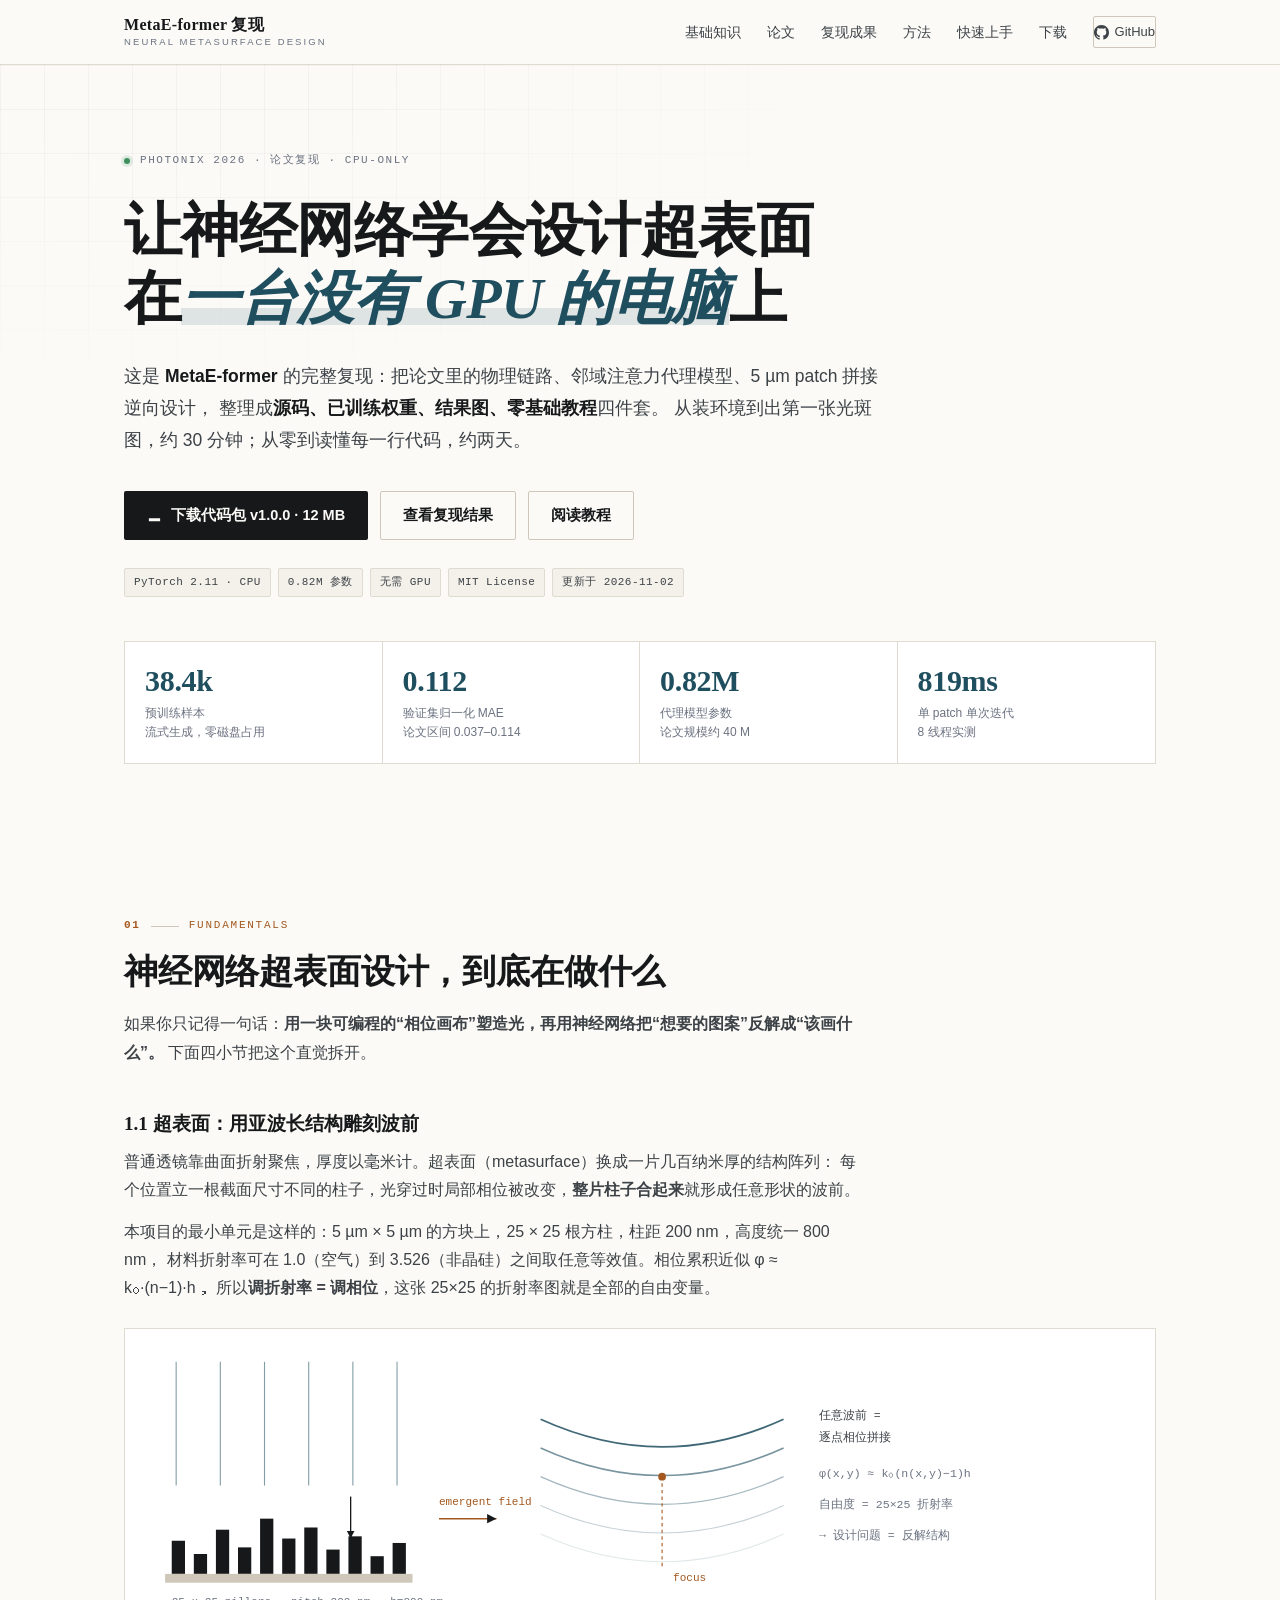
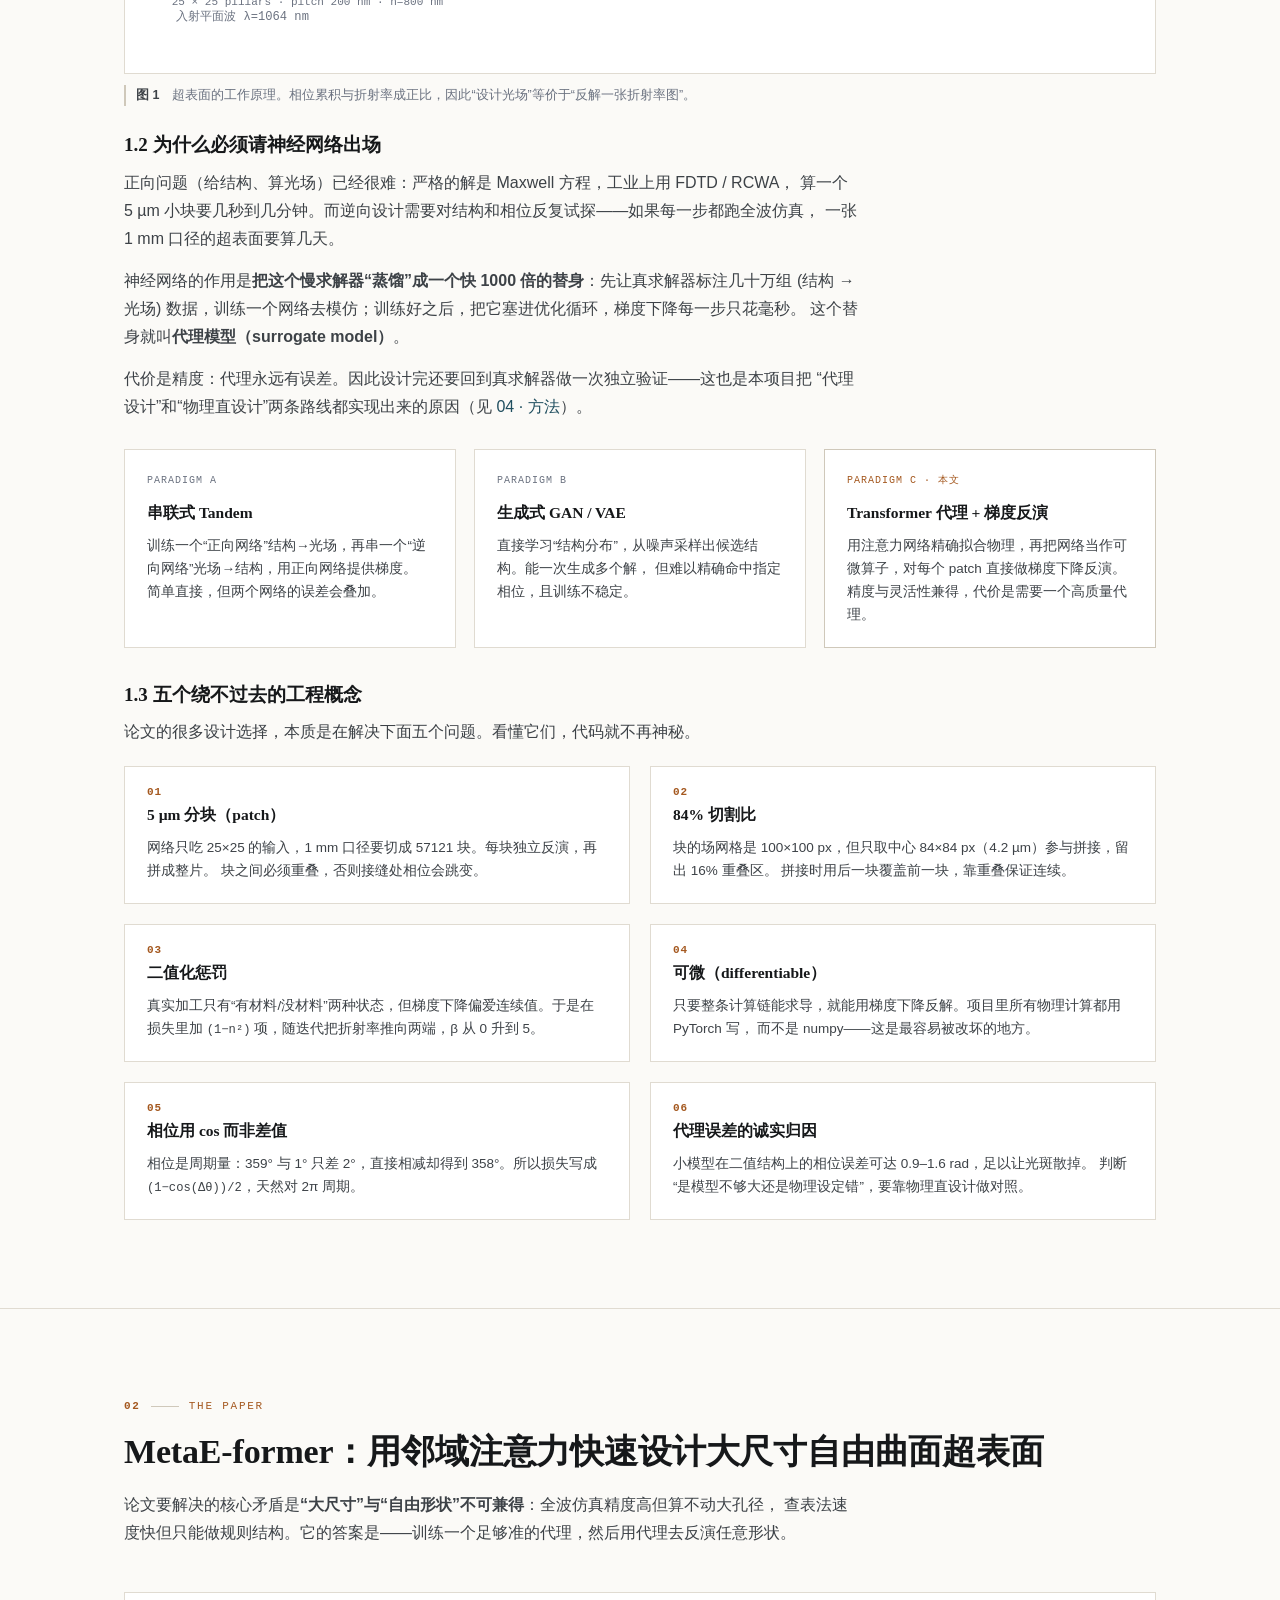
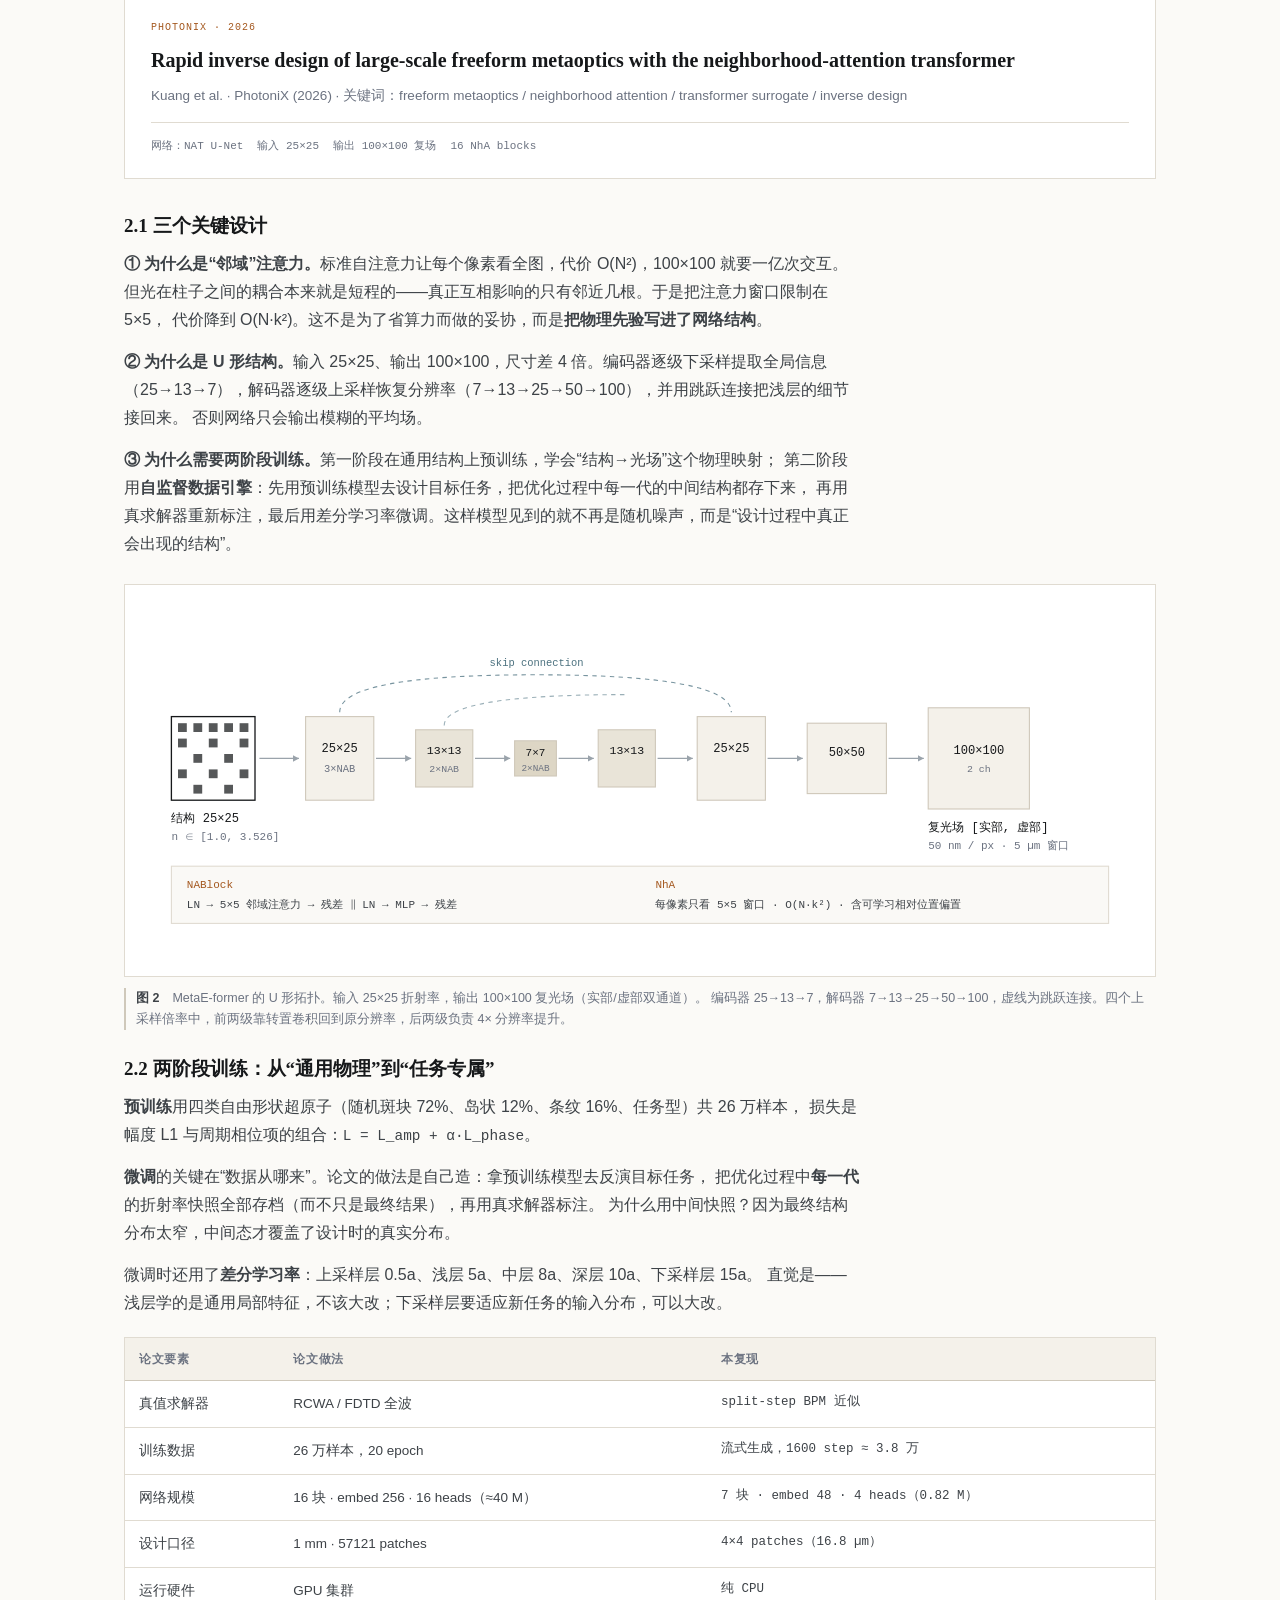
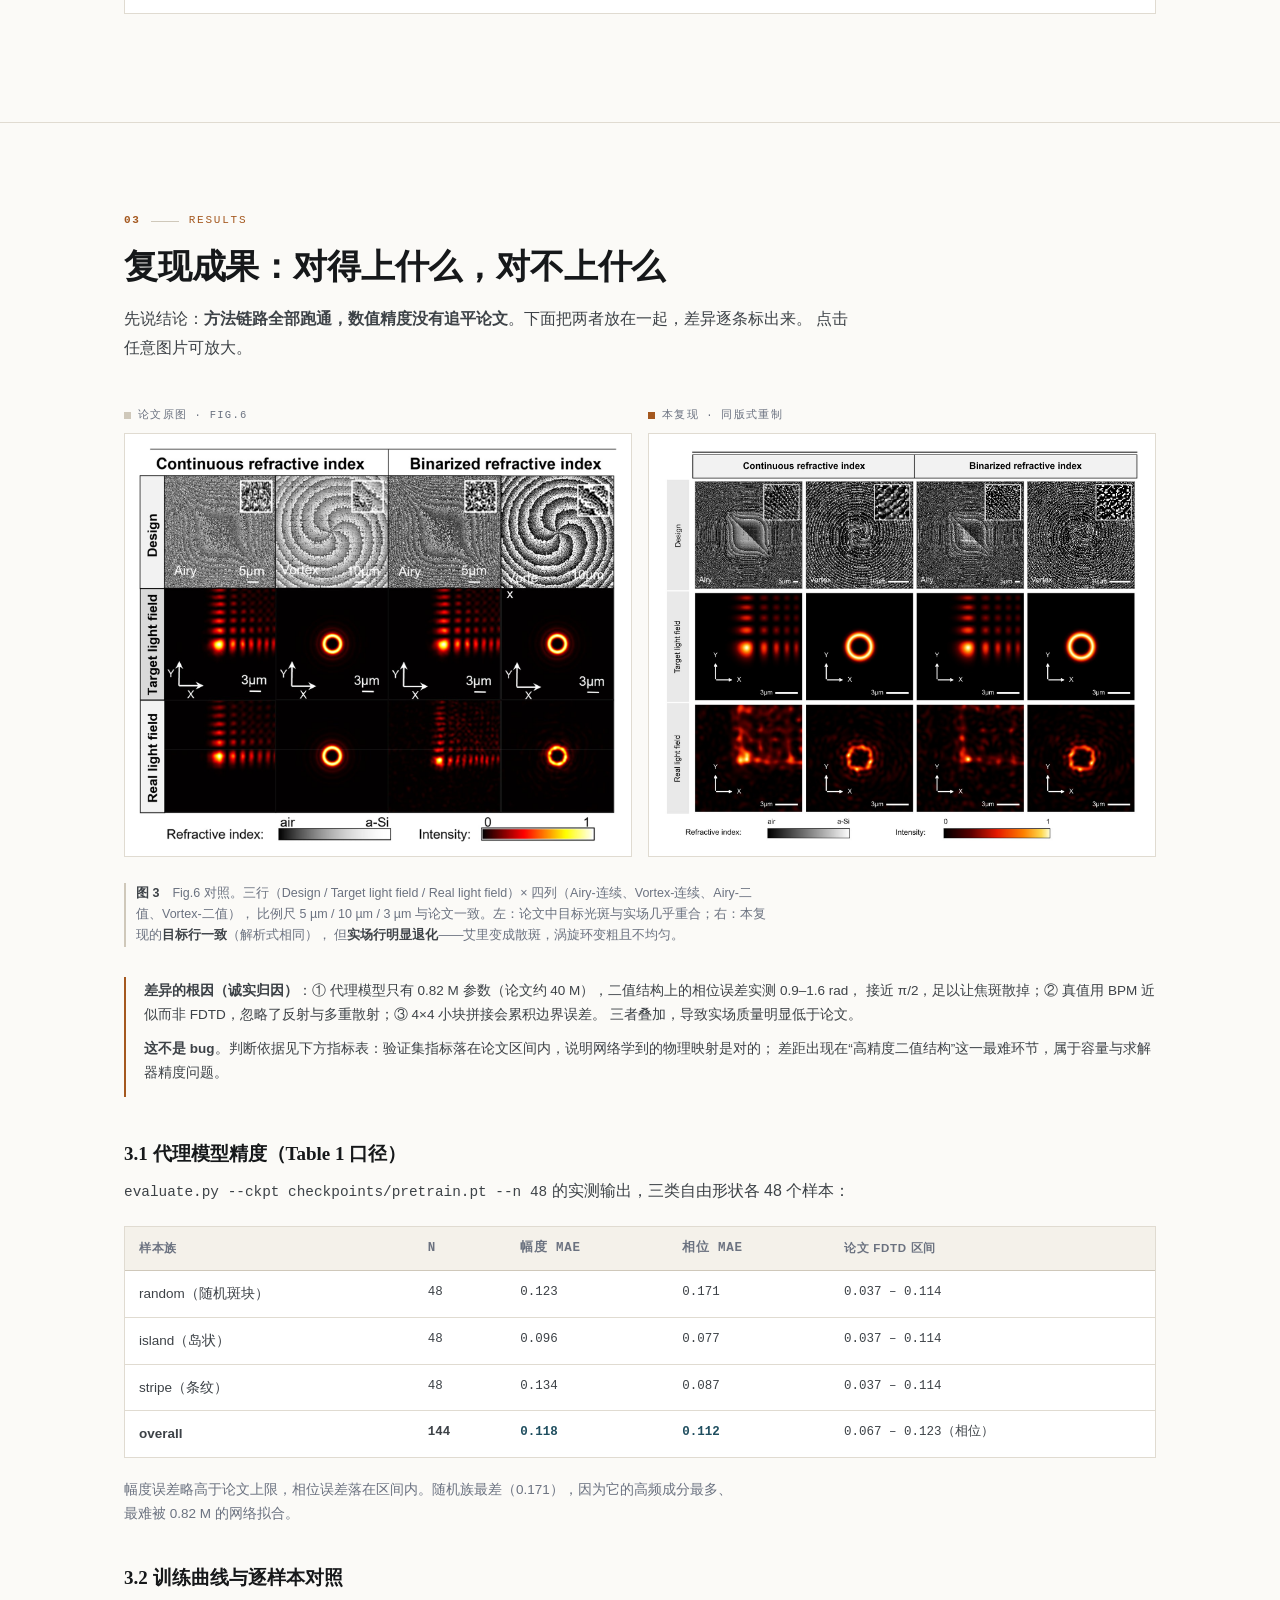
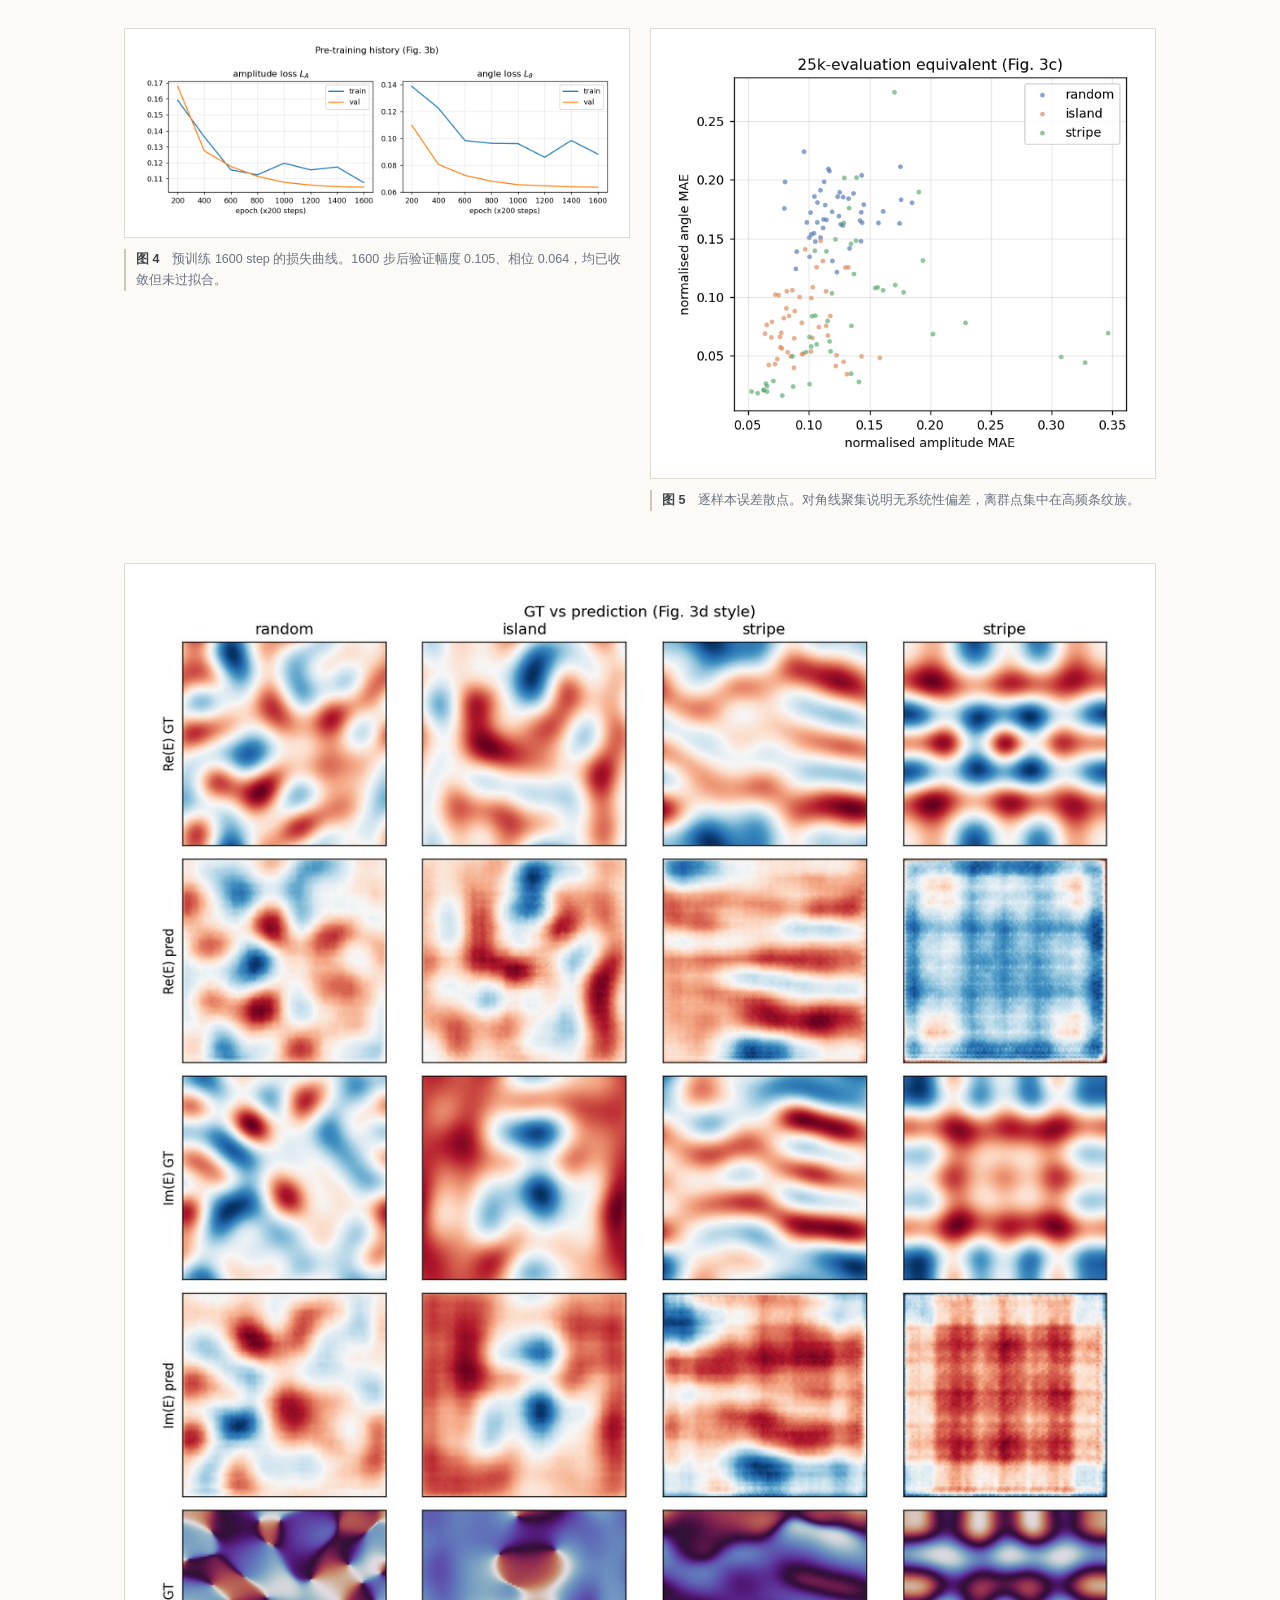
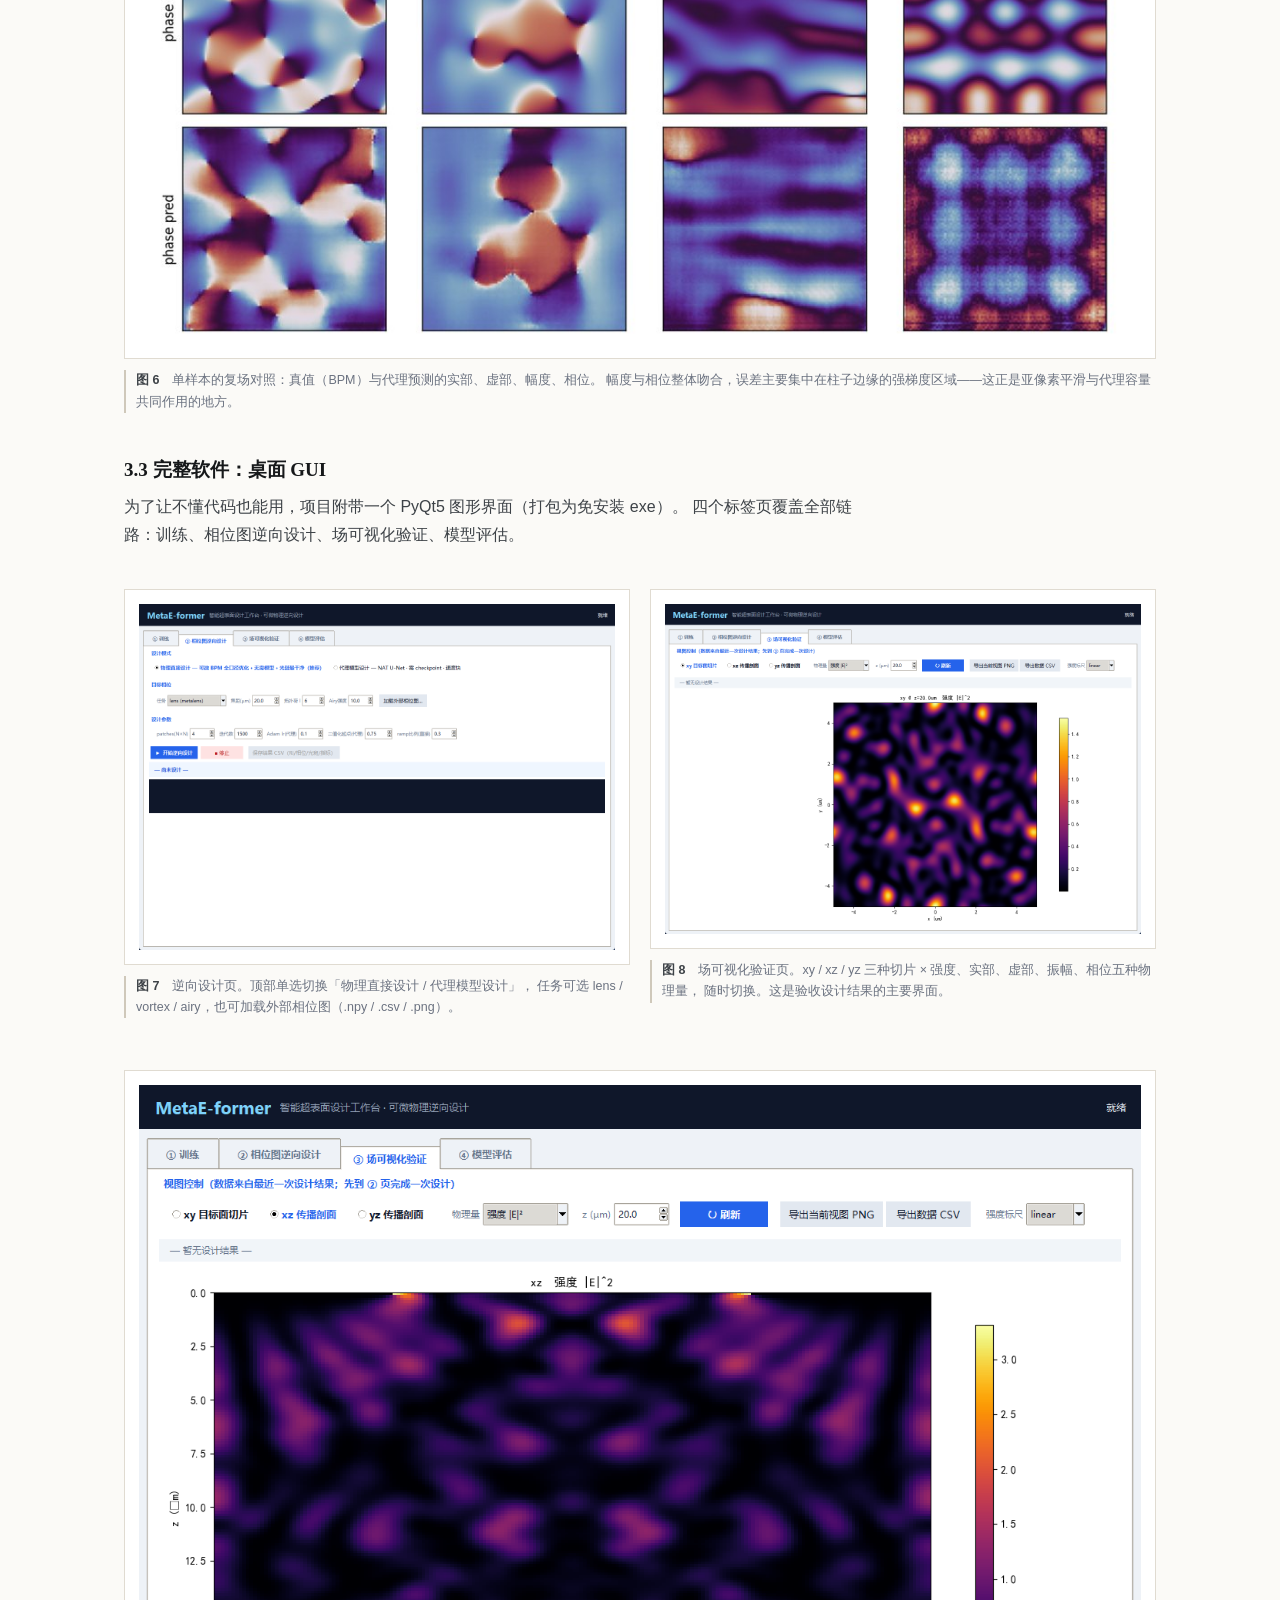
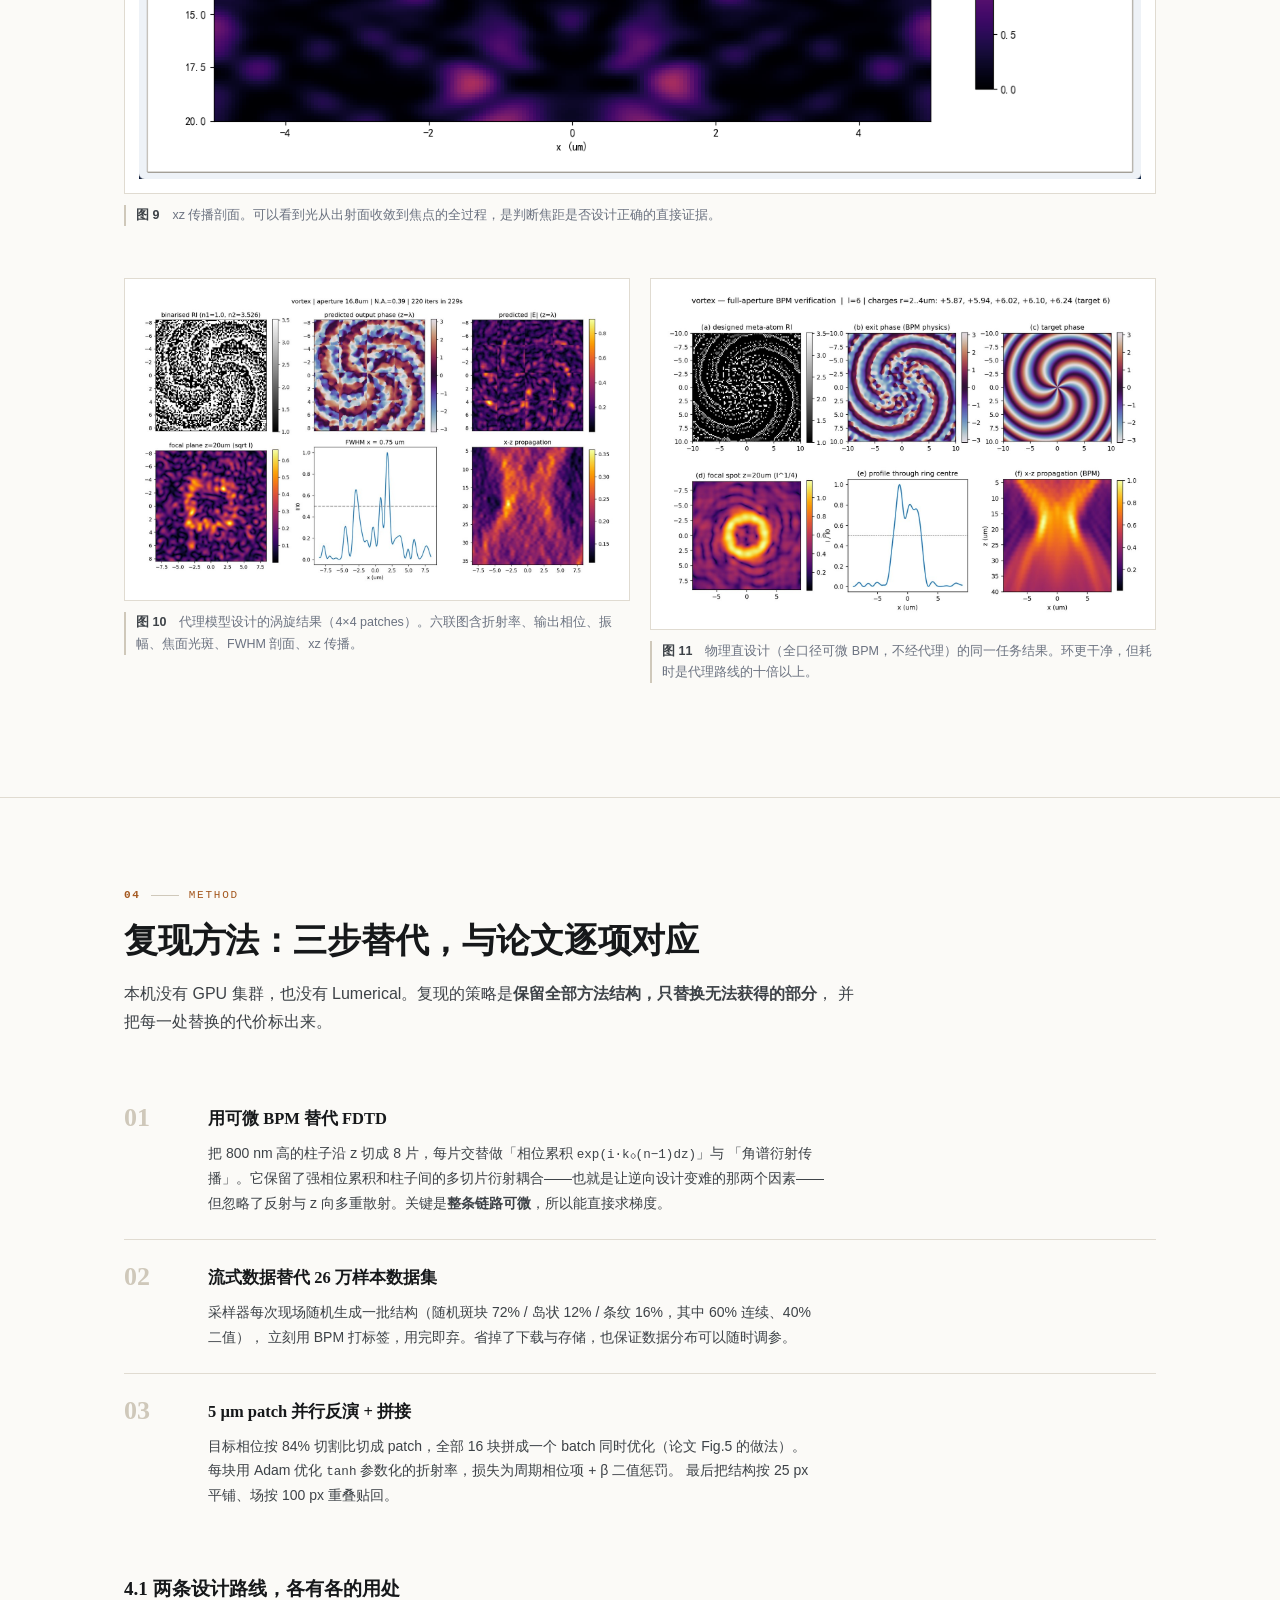
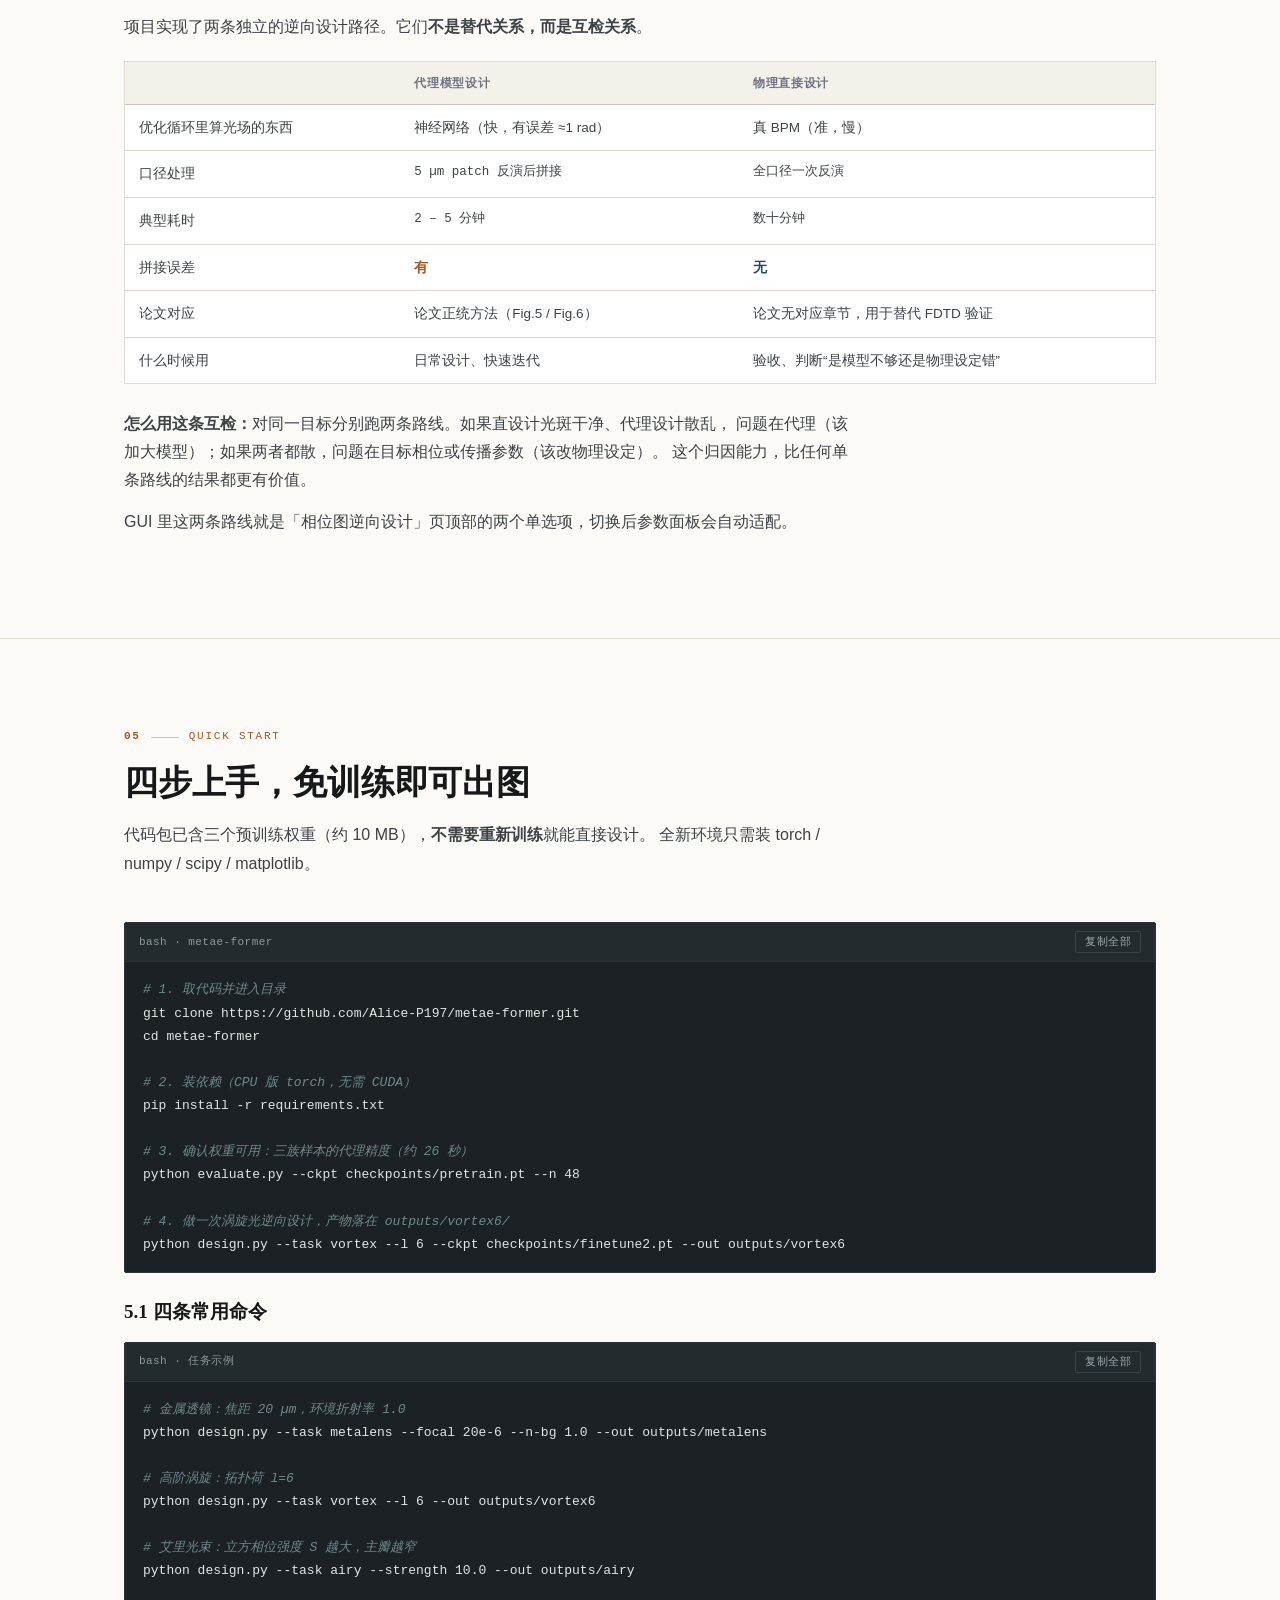
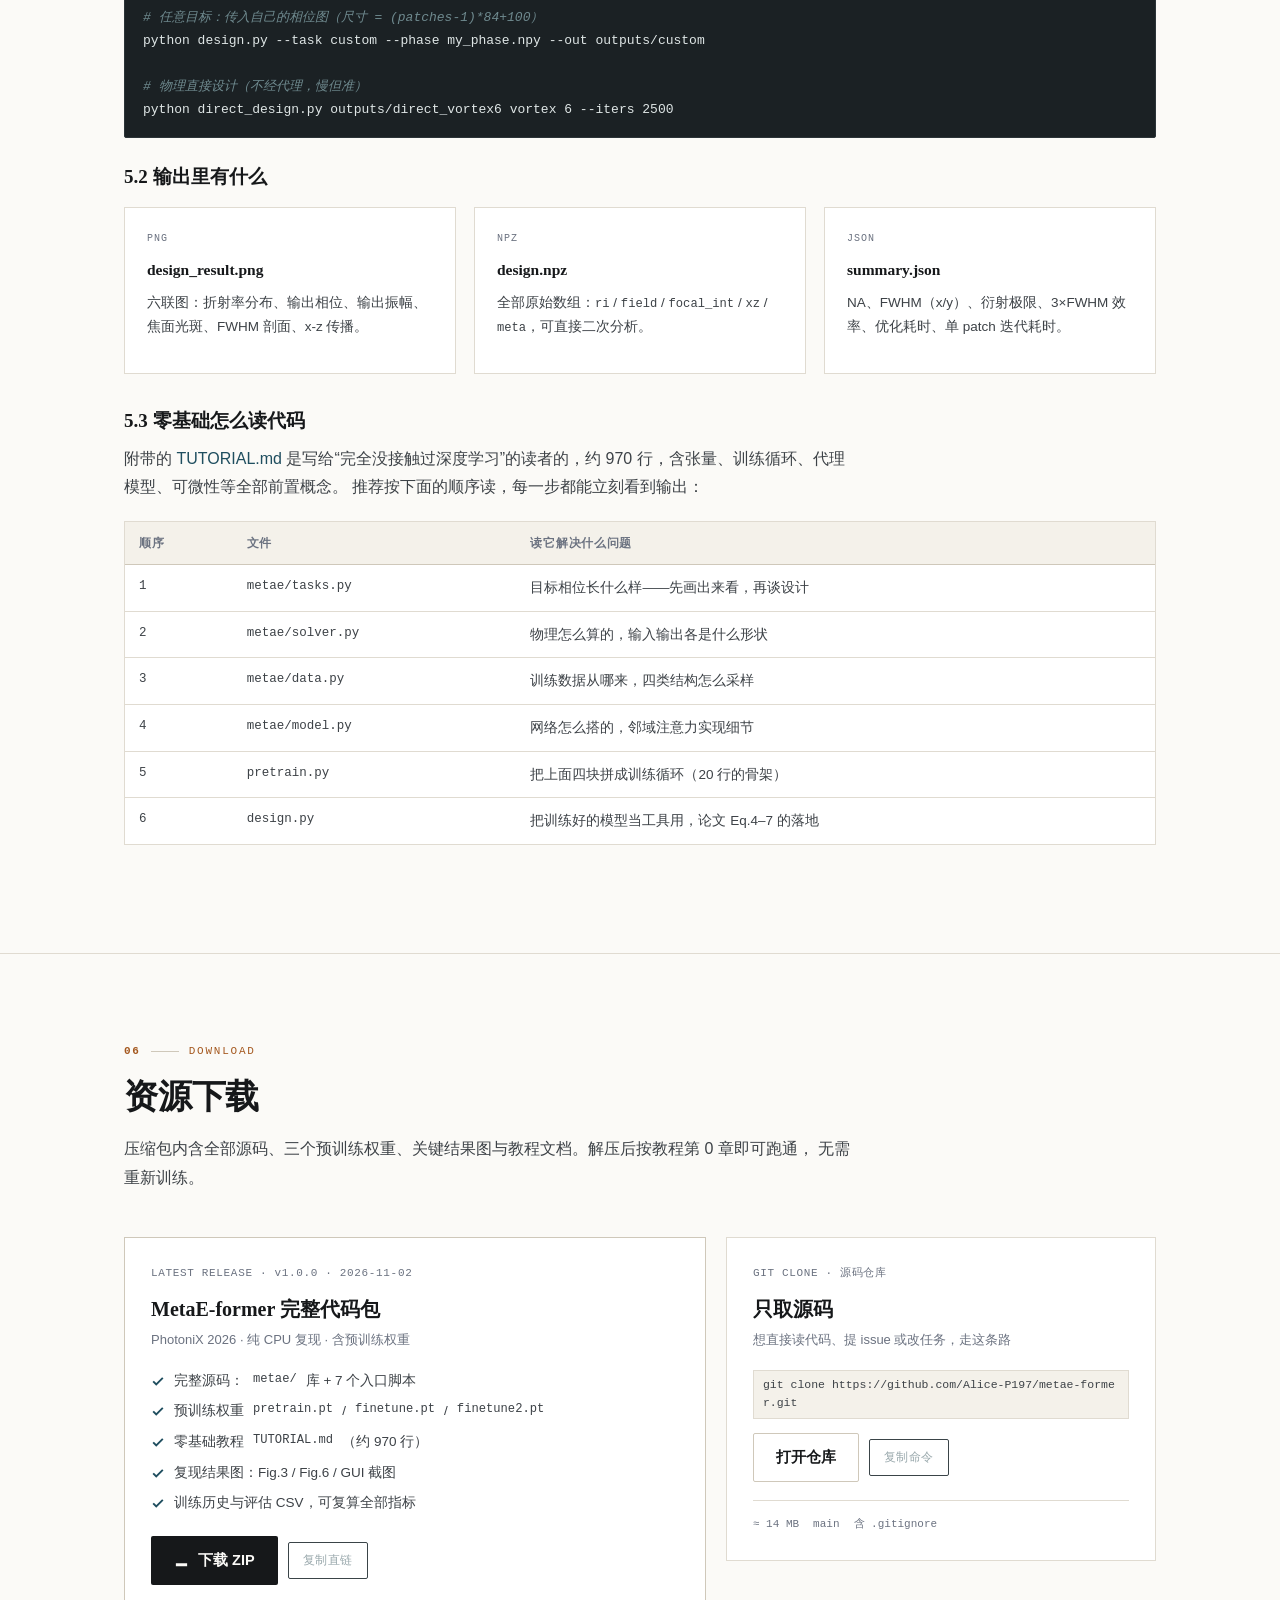
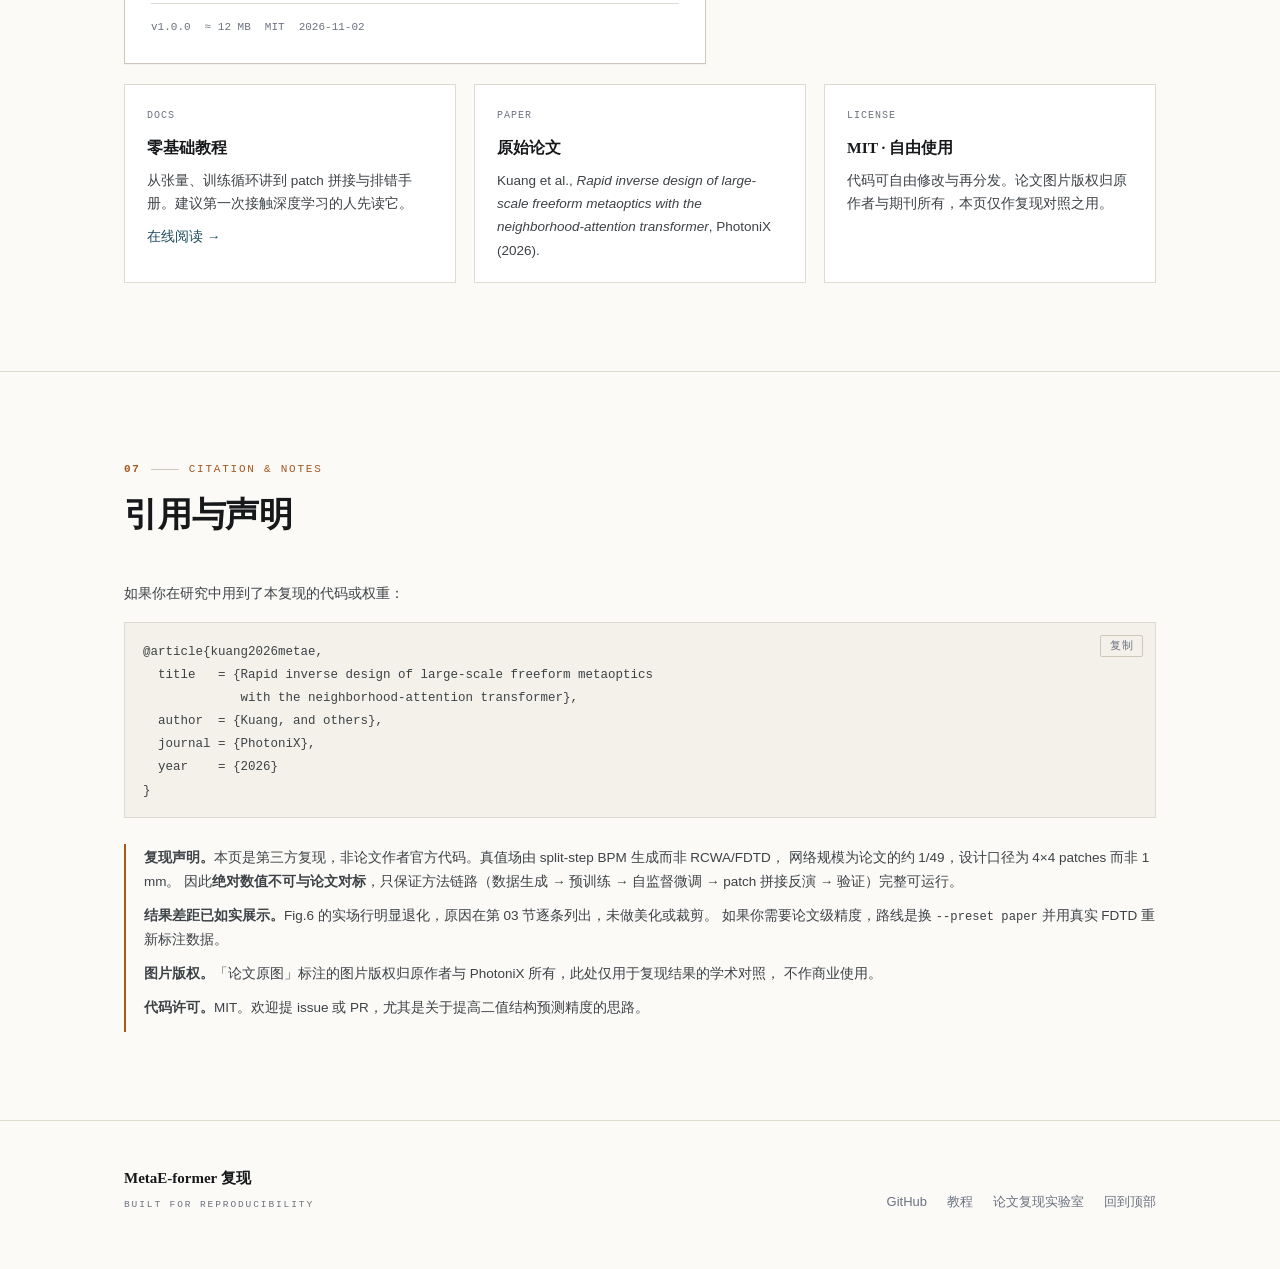
==== docs/index.html @ 077b9ca8 "MetaE-former 复现 v1.0.0: 源码 + 预训练权重 + 复现结果 + 零基础教程 + 项目主页" ====
<!DOCTYPE html>
<html lang="zh-CN">
<head>
<meta charset="UTF-8">
<meta name="viewport" content="width=device-width, initial-scale=1.0">
<title>MetaE-former · 神经网络驱动的超表面逆向设计 | 论文复现</title>
<meta name="description" content="PhotoniX 2026 论文 MetaE-former 的纯 CPU 复现：邻域注意力 Transformer 代理模型、可微 BPM、5µm patch 拼接逆向设计。含完整代码包、预训练权重、复现结果与零基础教程。">
<meta property="og:title" content="MetaE-former · 神经网络驱动的超表面逆向设计">
<meta property="og:description" content="从一篇 PhotoniX 论文到 40 分钟可跑的完整链路：源码 / 权重 / 结果图 / 教程。">
<meta property="og:type" content="website">
<link rel="icon" href="data:image/svg+xml,%3Csvg xmlns='http://www.w3.org/2000/svg' viewBox='0 0 32 32'%3E%3Crect width='32' height='32' fill='%2316181a'/%3E%3Cg fill='%23fbfaf7'%3E%3Crect x='5' y='18' width='4' height='9'/%3E%3Crect x='11' y='12' width='4' height='15'/%3E%3Crect x='17' y='6' width='4' height='21'/%3E%3Crect x='23' y='15' width='4' height='12'/%3E%3C/g%3E%3C/svg%3E">
<style>
:root{
  --paper:#fbfaf7;
  --paper-2:#f4f1ea;
  --ink:#16181a;
  --ink-2:#3d4247;
  --muted:#6b7280;
  --line:#e0dbd1;
  --line-2:#cfc8ba;
  --teal:#1f4e5f;
  --teal-2:#2b6b80;
  --ochre:#a4581f;
  --code-bg:#1b2124;
  --code-ink:#dfe6e6;
  --serif:"Noto Serif SC","Songti SC","Source Han Serif SC",Georgia,"SimSun",serif;
  --sans:-apple-system,BlinkMacSystemFont,"Segoe UI","PingFang SC","Microsoft YaHei",sans-serif;
  --mono:"JetBrains Mono","Cascadia Code",ui-monospace,Consolas,"Courier New",monospace;
  --max:1080px;
}
*{margin:0;padding:0;box-sizing:border-box}
html{scroll-behavior:smooth;scroll-padding-top:76px}
body{
  background:var(--paper);color:var(--ink);
  font-family:var(--sans);font-size:16px;line-height:1.75;
  -webkit-font-smoothing:antialiased;
}
img{max-width:100%;display:block}
a{color:var(--teal);text-decoration:none}
a:hover{text-decoration:underline;text-underline-offset:3px}
code{font-family:var(--mono);font-size:.9em}

/* ---------- nav ---------- */
.nav{
  position:sticky;top:0;z-index:100;
  background:rgba(251,250,247,.92);backdrop-filter:saturate(180%) blur(8px);
  border-bottom:1px solid var(--line);
}
.nav-in{
  max-width:var(--max);margin:0 auto;padding:0 24px;
  height:64px;display:flex;align-items:center;justify-content:space-between;gap:24px;
}
.brand{display:flex;flex-direction:column;line-height:1.15;text-decoration:none}
.brand:hover{text-decoration:none}
.brand .cn{font-family:var(--serif);font-size:16px;font-weight:700;color:var(--ink);letter-spacing:.02em}
.brand .en{font-size:9.5px;letter-spacing:.22em;text-transform:uppercase;color:var(--muted);margin-top:3px}
.nav-links{display:flex;align-items:center;gap:26px;font-size:14px}
.nav-links a{color:var(--ink-2);text-decoration:none;position:relative;padding:4px 0}
.nav-links a::after{
  content:"";position:absolute;left:0;right:0;bottom:0;height:1.5px;
  background:var(--teal);transform:scaleX(0);transform-origin:left;transition:transform .25s ease;
}
.nav-links a:hover::after,.nav-links a.active::after{transform:scaleX(1)}
.nav-links a.active{color:var(--teal);font-weight:600}
.nav-gh{
  display:inline-flex;align-items:center;gap:6px;
  border:1px solid var(--line-2);border-radius:2px;padding:5px 11px;
  font-size:13px;color:var(--ink-2) !important;
}
.nav-gh:hover{background:var(--paper-2);text-decoration:none}
.nav-gh svg{width:15px;height:15px;fill:currentColor}

/* ---------- layout ---------- */
.wrap{max-width:var(--max);margin:0 auto;padding:0 24px}
section{padding:88px 0;border-top:1px solid var(--line)}
section:first-of-type{border-top:none}

/* ---------- hero ---------- */
.hero{padding:80px 0 64px;position:relative;overflow:hidden}
.hero::before{
  content:"";position:absolute;inset:0;z-index:0;pointer-events:none;
  background-image:
    linear-gradient(to right,rgba(22,24,26,.035) 1px,transparent 1px),
    linear-gradient(to bottom,rgba(22,24,26,.035) 1px,transparent 1px);
  background-size:44px 44px;
  mask-image:radial-gradient(ellipse 70% 60% at 15% 0%,#000 20%,transparent 75%);
  -webkit-mask-image:radial-gradient(ellipse 70% 60% at 15% 0%,#000 20%,transparent 75%);
}
.hero > .wrap{position:relative;z-index:1}
.eyebrow{
  display:inline-flex;align-items:center;gap:10px;
  font-family:var(--mono);font-size:11px;letter-spacing:.14em;text-transform:uppercase;
  color:var(--muted);margin-bottom:26px;
}
.eyebrow .dot{width:6px;height:6px;border-radius:50%;background:#3f8f5f;box-shadow:0 0 0 3px rgba(63,143,95,.15)}
h1{
  font-family:var(--serif);font-weight:700;
  font-size:clamp(34px,5.2vw,58px);line-height:1.18;letter-spacing:-.01em;
  margin-bottom:26px;max-width:16em;
}
h1 em{font-style:italic;color:var(--teal);white-space:nowrap;
  background-image:linear-gradient(rgba(31,78,95,.13),rgba(31,78,95,.13));
  background-repeat:no-repeat;
  background-size:100% .30em;
  background-position:0 88%;
}
.lede{font-size:17.5px;line-height:1.85;color:var(--ink-2);max-width:44em;margin-bottom:34px}
.lede strong{color:var(--ink);font-weight:600}

.cta{display:flex;flex-wrap:wrap;gap:12px;margin-bottom:28px}
.btn{
  display:inline-flex;align-items:center;gap:9px;
  padding:11px 22px;border-radius:2px;font-size:14.5px;font-weight:600;
  text-decoration:none !important;transition:all .18s ease;border:1px solid transparent;
}
.btn-primary{background:var(--ink);color:var(--paper)}
.btn-primary:hover{background:var(--teal);transform:translateY(-1px)}
.btn-ghost{background:transparent;color:var(--ink);border-color:var(--line-2)}
.btn-ghost:hover{border-color:var(--ink);background:var(--paper-2);transform:translateY(-1px)}
.btn svg{width:15px;height:15px;fill:currentColor}

.chips{display:flex;flex-wrap:wrap;gap:7px;margin-bottom:44px}
.chip{
  font-family:var(--mono);font-size:11px;letter-spacing:.04em;
  color:var(--ink-2);background:var(--paper-2);
  border:1px solid var(--line);border-radius:2px;padding:4px 9px;
}

.stats{
  display:grid;grid-template-columns:repeat(4,1fr);
  border:1px solid var(--line);background:#fff;
}
.stat{padding:22px 20px;border-right:1px solid var(--line)}
.stat:last-child{border-right:none}
.stat .n{
  font-family:var(--serif);font-size:30px;font-weight:700;line-height:1.1;
  color:var(--teal);letter-spacing:-.01em;
}
.stat .n small{font-size:16px;font-weight:600;margin-left:1px}
.stat .k{font-size:12px;color:var(--muted);margin-top:7px;line-height:1.55}

/* ---------- section head ---------- */
.shead{margin-bottom:44px}
.kicker{
  font-family:var(--mono);font-size:11px;letter-spacing:.16em;text-transform:uppercase;
  color:var(--ochre);margin-bottom:14px;display:flex;align-items:center;gap:10px;
}
.kicker .num{font-weight:700}
.kicker .bar{width:28px;height:1px;background:var(--line-2)}
h2{
  font-family:var(--serif);font-weight:700;font-size:clamp(25px,3.2vw,34px);
  line-height:1.3;letter-spacing:-.005em;margin-bottom:16px;
}
.shead p{font-size:16px;color:var(--ink-2);max-width:46em;line-height:1.8}

h3{font-family:var(--serif);font-size:19px;font-weight:700;margin-bottom:10px;line-height:1.4}
p + h3{margin-top:30px}

/* ---------- prose blocks ---------- */
.prose p{margin-bottom:14px;color:var(--ink-2);max-width:46em}
.prose p strong{color:var(--ink)}
.prose ul{list-style:none;margin:0 0 16px}
.prose ul li{position:relative;padding-left:20px;margin-bottom:8px;color:var(--ink-2)}
.prose ul li::before{
  content:"";position:absolute;left:2px;top:.72em;
  width:5px;height:5px;background:var(--ochre);border-radius:50%;
}

/* ---------- concept cards ---------- */
.grid-2{display:grid;grid-template-columns:1fr 1fr;gap:20px}
.grid-3{display:grid;grid-template-columns:repeat(3,1fr);gap:18px}
.grid-4{display:grid;grid-template-columns:repeat(4,1fr);gap:16px}

.card{
  background:#fff;border:1px solid var(--line);padding:22px 22px 20px;
  transition:border-color .18s ease,box-shadow .18s ease;
}
.card:hover{border-color:var(--line-2);box-shadow:0 2px 14px rgba(22,24,26,.045)}
.card h4{font-family:var(--serif);font-size:15.5px;font-weight:700;margin-bottom:8px}
.card p{font-size:13.5px;line-height:1.72;color:var(--ink-2)}
.card .tag{
  font-family:var(--mono);font-size:10px;letter-spacing:.1em;text-transform:uppercase;
  color:var(--muted);display:block;margin-bottom:9px;
}
.numcard{position:relative;padding-top:34px}
.numcard .idx{
  position:absolute;top:16px;left:22px;
  font-family:var(--mono);font-size:11px;font-weight:700;color:var(--ochre);letter-spacing:.08em;
}

/* ---------- figure ---------- */
figure{margin:26px 0}
.figbox{
  border:1px solid var(--line);background:#fff;padding:14px;
}
.figbox img{width:100%;height:auto;cursor:zoom-in}
figcaption{
  font-size:12.5px;color:var(--muted);line-height:1.7;margin-top:11px;
  padding-left:2px;border-left:2px solid var(--line-2);padding-left:10px;
}
figcaption b{color:var(--ink-2);font-weight:600}

/* ---------- compare ---------- */
.compare{display:grid;grid-template-columns:1fr 1fr;gap:16px;margin:26px 0}
.compare figure{margin:0}
.compare .lab{
  font-family:var(--mono);font-size:10.5px;letter-spacing:.12em;text-transform:uppercase;
  color:var(--muted);margin-bottom:8px;display:flex;align-items:center;gap:7px;
}
.compare .lab .sq{width:7px;height:7px;border:1px solid var(--line-2)}
.compare .lab.paper .sq{background:var(--line-2)}
.compare .lab.ours .sq{background:var(--ochre);border-color:var(--ochre)}

/* ---------- code ---------- */
.codeblock{
  margin:16px 0;border:1px solid #2c3438;border-radius:2px;overflow:hidden;background:var(--code-bg);
}
.codehead{
  display:flex;align-items:center;justify-content:space-between;
  padding:8px 14px;background:#232b2f;border-bottom:1px solid #2c3438;
  font-family:var(--mono);font-size:11px;color:#8b9a9e;letter-spacing:.04em;
}
.copybtn{
  background:transparent;border:1px solid #3a4448;color:#9aa9ad;cursor:pointer;
  font-family:var(--mono);font-size:10.5px;padding:3px 9px;border-radius:2px;
  transition:all .16s ease;letter-spacing:.04em;
}
.copybtn:hover{background:#2f393d;color:#dfe6e6;border-color:#4a565a}
pre{padding:16px 18px;overflow-x:auto;color:var(--code-ink);font-size:13px;line-height:1.78}
pre .c{color:#6f8a8f;font-style:italic}
pre .k{color:#8fc7d6}
pre .s{color:#c9b48a}

/* ---------- table ---------- */
.tbl-wrap{overflow-x:auto;margin:20px 0;border:1px solid var(--line);background:#fff}
table{width:100%;border-collapse:collapse;font-size:13.5px;min-width:560px}
th{
  text-align:left;padding:11px 14px;font-weight:600;font-size:11.5px;
  letter-spacing:.06em;text-transform:uppercase;color:var(--muted);
  border-bottom:1px solid var(--line-2);background:var(--paper-2);white-space:nowrap;
}
td{padding:11px 14px;border-bottom:1px solid var(--line);color:var(--ink-2);vertical-align:top}
tr:last-child td{border-bottom:none}
td.mono,th.mono{font-family:var(--mono);font-size:12.5px}
td.ok{color:var(--teal);font-weight:600}
td.warn{color:var(--ochre);font-weight:600}

/* ---------- download ---------- */
.dl-grid{display:grid;grid-template-columns:1.15fr .85fr;gap:20px;align-items:start}
.dl-card{background:#fff;border:1px solid var(--line);padding:26px}
.dl-card.primary{border-color:var(--line-2);box-shadow:0 1px 0 rgba(22,24,26,.03)}
.dl-card .ver{
  font-family:var(--mono);font-size:11px;color:var(--muted);letter-spacing:.06em;margin-bottom:12px;
}
.dl-card h3{font-size:20px;margin-bottom:6px}
.dl-card .sub{font-size:13px;color:var(--muted);margin-bottom:18px}
.checklist{list-style:none;margin:0 0 22px}
.checklist li{
  display:flex;gap:9px;font-size:13.5px;color:var(--ink-2);margin-bottom:9px;line-height:1.6;
}
.checklist li svg{width:14px;height:14px;flex:0 0 14px;margin-top:4px;fill:none;stroke:var(--teal);stroke-width:2.2}
.dl-actions{display:flex;gap:10px;flex-wrap:wrap;align-items:center}
.meta-row{
  display:flex;gap:14px;flex-wrap:wrap;font-family:var(--mono);font-size:11px;
  color:var(--muted);border-top:1px solid var(--line);padding-top:14px;margin-top:18px;
}
.pathline{
  font-family:var(--mono);font-size:11.5px;color:var(--ink-2);background:var(--paper-2);
  border:1px solid var(--line);padding:5px 9px;word-break:break-all;line-height:1.6;
}

/* ---------- steps ---------- */
.step{
  display:grid;grid-template-columns:64px 1fr;gap:20px;
  padding:24px 0;border-bottom:1px solid var(--line);
}
.step:last-child{border-bottom:none}
.step .num{
  font-family:var(--serif);font-size:26px;font-weight:700;color:var(--line-2);line-height:1;
}
.step h4{font-family:var(--serif);font-size:16.5px;font-weight:700;margin-bottom:7px}
.step p{font-size:14px;color:var(--ink-2);line-height:1.75;max-width:44em}

/* ---------- citation ---------- */
.bibtex{
  background:var(--paper-2);border:1px solid var(--line);padding:18px 18px 14px;
  position:relative;margin:16px 0;
}
.bibtex pre{color:var(--ink-2);font-size:12.5px;padding:0;background:none;line-height:1.85}
.bibtex .copybtn{border-color:var(--line-2);color:var(--muted);position:absolute;top:12px;right:12px}
.bibtex .copybtn:hover{background:#fff;color:var(--ink);border-color:var(--ink)}

.notes{border-left:2px solid var(--ochre);padding:2px 0 2px 18px;margin-top:26px}
.notes p{font-size:13.5px;color:var(--ink-2);margin-bottom:10px;line-height:1.78}

/* ---------- footer ---------- */
footer{
  border-top:1px solid var(--line);padding:44px 0 56px;margin-top:0;
}
.foot-in{
  display:flex;justify-content:space-between;align-items:flex-end;gap:24px;flex-wrap:wrap;
}
.foot-brand{font-family:var(--serif);font-size:15px;font-weight:700}
.foot-brand span{
  display:block;font-family:var(--mono);font-size:9.5px;font-weight:400;
  letter-spacing:.2em;text-transform:uppercase;color:var(--muted);margin-top:5px;
}
.foot-links{display:flex;gap:20px;font-size:13px;color:var(--muted)}
.foot-links a{color:var(--muted)}
.foot-links a:hover{color:var(--teal)}

/* ---------- lightbox ---------- */
.lb{
  position:fixed;inset:0;z-index:999;background:rgba(12,14,15,.93);
  display:none;align-items:center;justify-content:center;padding:32px;cursor:zoom-out;
}
.lb.on{display:flex}
.lb img{max-width:95vw;max-height:92vh;object-fit:contain;box-shadow:0 8px 40px rgba(0,0,0,.5)}
.lb .close{
  position:absolute;top:20px;right:26px;color:#fff;font-size:30px;line-height:1;
  font-family:var(--mono);opacity:.7;
}

/* ---------- toast ---------- */
.toast{
  position:fixed;bottom:28px;left:50%;transform:translate(-50%,14px);
  background:var(--ink);color:var(--paper);font-size:13px;
  padding:9px 18px;border-radius:2px;opacity:0;pointer-events:none;
  transition:all .24s ease;z-index:1000;font-family:var(--mono);
}
.toast.on{opacity:1;transform:translate(-50%,0)}

/* ---------- reveal ---------- */
.rv{opacity:0;transform:translateY(14px);transition:opacity .6s ease,transform .6s ease}
.rv.in{opacity:1;transform:none}

@media (max-width:900px){
  .grid-4{grid-template-columns:1fr 1fr}
  .grid-3{grid-template-columns:1fr}
  .dl-grid{grid-template-columns:1fr}
  .compare{grid-template-columns:1fr}
  .stats{grid-template-columns:1fr 1fr}
  .stat:nth-child(2){border-right:none}
  .stat:nth-child(1),.stat:nth-child(2){border-bottom:1px solid var(--line)}
  .nav-links a:not(.nav-gh){display:none}
}
@media (max-width:640px){
  section{padding:60px 0}
  .hero{padding:52px 0 44px}
  .grid-2{grid-template-columns:1fr}
  .grid-4{grid-template-columns:1fr}
  .step{grid-template-columns:44px 1fr;gap:14px}
  .wrap,.nav-in{padding:0 18px}
}
</style>
</head>
<body>

<nav class="nav">
  <div class="nav-in">
    <a class="brand" href="#top">
      <span class="cn">MetaE-former 复现</span>
      <span class="en">Neural Metasurface Design</span>
    </a>
    <div class="nav-links">
      <a href="#fundamentals">基础知识</a>
      <a href="#paper">论文</a>
      <a href="#results">复现成果</a>
      <a href="#method">方法</a>
      <a href="#start">快速上手</a>
      <a href="#download">下载</a>
      <a class="nav-gh" href="https://github.com/Alice-P197/metae-former" target="_blank" rel="noopener">
        <svg viewBox="0 0 16 16"><path d="M8 0C3.58 0 0 3.58 0 8c0 3.54 2.29 6.53 5.47 7.59.4.07.55-.17.55-.38 0-.19-.01-.82-.01-1.49-2.01.37-2.53-.49-2.69-.94-.09-.23-.48-.94-.82-1.13-.28-.15-.68-.52-.01-.53.63-.01 1.08.58 1.23.82.72 1.21 1.87.87 2.33.66.07-.52.28-.87.51-1.07-1.78-.2-3.64-.89-3.64-3.95 0-.87.31-1.59.82-2.15-.08-.2-.36-1.02.08-2.12 0 0 .67-.21 2.2.82.64-.18 1.32-.27 2-.27s1.36.09 2 .27c1.53-1.04 2.2-.82 2.2-.82.44 1.1.16 1.92.08 2.12.51.56.82 1.27.82 2.15 0 3.07-1.87 3.75-3.65 3.95.29.25.54.73.54 1.48 0 1.07-.01 1.93-.01 2.2 0 .21.15.46.55.38A8.01 8.01 0 0 0 16 8c0-4.42-3.58-8-8-8Z"/></svg>
        GitHub
      </a>
    </div>
  </div>
</nav>

<!-- ================= HERO ================= -->
<header class="hero" id="top">
  <div class="wrap">
    <div class="eyebrow">
      <span class="dot"></span>
      PhotoniX 2026 · 论文复现 · CPU-only
    </div>
    <h1>让神经网络学会设计超表面<br>在<em>一台没有 GPU 的电脑</em>上</h1>
    <p class="lede">
      这是 <strong>MetaE-former</strong> 的完整复现：把论文里的物理链路、邻域注意力代理模型、5 µm patch 拼接逆向设计，
      整理成<strong>源码、已训练权重、结果图、零基础教程</strong>四件套。
      从装环境到出第一张光斑图，约 30 分钟；从零到读懂每一行代码，约两天。
    </p>
    <div class="cta">
      <a class="btn btn-primary" href="#download">
        <svg viewBox="0 0 16 16"><path d="M8 1v9m0 0 3.5-3.5M8 10 4.5 6.5M2 11v3h12v-3"/></svg>
        下载代码包 v1.0.0 · 12 MB
      </a>
      <a class="btn btn-ghost" href="#results">查看复现结果</a>
      <a class="btn btn-ghost" href="https://github.com/Alice-P197/metae-former/blob/main/TUTORIAL.md" target="_blank" rel="noopener">阅读教程</a>
    </div>
    <div class="chips">
      <span class="chip">PyTorch 2.11 · CPU</span>
      <span class="chip">0.82M 参数</span>
      <span class="chip">无需 GPU</span>
      <span class="chip">MIT License</span>
      <span class="chip">更新于 2026-11-02</span>
    </div>

    <div class="stats">
      <div class="stat">
        <div class="n" data-count="38.4" data-suffix="k" data-dec="1">0</div>
        <div class="k">预训练样本<br>流式生成，零磁盘占用</div>
      </div>
      <div class="stat">
        <div class="n" data-count="0.112" data-dec="3">0</div>
        <div class="k">验证集归一化 MAE<br>论文区间 0.037–0.114</div>
      </div>
      <div class="stat">
        <div class="n" data-count="0.82" data-suffix="M" data-dec="2">0</div>
        <div class="k">代理模型参数<br>论文规模约 40 M</div>
      </div>
      <div class="stat">
        <div class="n" data-count="819" data-suffix="ms">0</div>
        <div class="k">单 patch 单次迭代<br>8 线程实测</div>
      </div>
    </div>
  </div>
</header>

<!-- ================= 01 FUNDAMENTALS ================= -->
<section id="fundamentals">
  <div class="wrap">
    <div class="shead rv">
      <div class="kicker"><span class="num">01</span><span class="bar"></span>Fundamentals</div>
      <h2>神经网络超表面设计，到底在做什么</h2>
      <p>如果你只记得一句话：<b>用一块可编程的“相位画布”塑造光，再用神经网络把“想要的图案”反解成“该画什么”。</b>
      下面四小节把这个直觉拆开。</p>
    </div>

    <div class="prose rv">
      <h3>1.1 超表面：用亚波长结构雕刻波前</h3>
      <p>普通透镜靠曲面折射聚焦，厚度以毫米计。超表面（metasurface）换成一片几百纳米厚的结构阵列：
      每个位置立一根截面尺寸不同的柱子，光穿过时局部相位被改变，<b>整片柱子合起来</b>就形成任意形状的波前。</p>
      <p>本项目的最小单元是这样的：5 µm × 5 µm 的方块上，25 × 25 根方柱，柱距 200 nm，高度统一 800 nm，
      材料折射率可在 1.0（空气）到 3.526（非晶硅）之间取任意等效值。相位累积近似 φ ≈ k₀·(n−1)·h，
      所以<b>调折射率 = 调相位</b>，这张 25×25 的折射率图就是全部的自由变量。</p>
    </div>

    <!-- SVG: metasurface schematic -->
    <figure class="rv">
      <div class="figbox" style="padding:24px 18px">
        <svg viewBox="0 0 900 260" style="width:100%;height:auto" role="img" aria-label="超表面结构示意图">
          <defs>
            <linearGradient id="waveIn" x1="0" y1="0" x2="0" y2="1">
              <stop offset="0%" stop-color="#1f4e5f" stop-opacity=".05"/>
              <stop offset="100%" stop-color="#1f4e5f" stop-opacity=".55"/>
            </linearGradient>
            <marker id="ar" markerWidth="8" markerHeight="8" refX="6" refY="3" orient="auto">
              <path d="M0,0 L6,3 L0,6 z" fill="#16181a"/>
            </marker>
          </defs>
          <!-- incident plane wave -->
          <g opacity=".55">
            <line x1="30" y1="8" x2="30" y2="120" stroke="#1f4e5f" stroke-width="1"/>
            <line x1="70" y1="8" x2="70" y2="120" stroke="#1f4e5f" stroke-width="1"/>
            <line x1="110" y1="8" x2="110" y2="120" stroke="#1f4e5f" stroke-width="1"/>
            <line x1="150" y1="8" x2="150" y2="120" stroke="#1f4e5f" stroke-width="1"/>
            <line x1="190" y1="8" x2="190" y2="120" stroke="#1f4e5f" stroke-width="1"/>
            <line x1="230" y1="8" x2="230" y2="120" stroke="#1f4e5f" stroke-width="1"/>
          </g>
          <text x="30" y="242" font-family="ui-monospace,monospace" font-size="11" fill="#6b7280">入射平面波 λ=1064 nm</text>
          <line x1="188" y1="130" x2="188" y2="168" stroke="#16181a" stroke-width="1.2" marker-end="url(#ar)"/>

          <!-- pillars -->
          <g>
            <rect x="26" y="170" width="12" height="30" fill="#16181a"/>
            <rect x="46" y="182" width="12" height="18" fill="#16181a"/>
            <rect x="66" y="160" width="12" height="40" fill="#16181a"/>
            <rect x="86" y="176" width="12" height="24" fill="#16181a"/>
            <rect x="106" y="150" width="12" height="50" fill="#16181a"/>
            <rect x="126" y="168" width="12" height="32" fill="#16181a"/>
            <rect x="146" y="158" width="12" height="42" fill="#16181a"/>
            <rect x="166" y="178" width="12" height="22" fill="#16181a"/>
            <rect x="186" y="166" width="12" height="34" fill="#16181a"/>
            <rect x="206" y="184" width="12" height="16" fill="#16181a"/>
            <rect x="226" y="172" width="12" height="28" fill="#16181a"/>
          </g>
          <!-- substrate -->
          <rect x="20" y="200" width="224" height="8" fill="#cfc8ba"/>
          <text x="26" y="228" font-family="ui-monospace,monospace" font-size="10" fill="#6b7280">25 × 25 pillars · pitch 200 nm · h=800 nm</text>

          <!-- arrow to output -->
          <line x1="268" y1="150" x2="320" y2="150" stroke="#a4581f" stroke-width="1.4" marker-end="url(#ar)"/>
          <text x="268" y="138" font-family="ui-monospace,monospace" font-size="10" fill="#a4581f">emergent field</text>

          <!-- output wavefront (curved) -->
          <g>
            <path d="M360 60 Q470 110 580 60" fill="none" stroke="#1f4e5f" stroke-width="1.6" opacity=".85"/>
            <path d="M360 86 Q470 136 580 86" fill="none" stroke="#1f4e5f" stroke-width="1.4" opacity=".6"/>
            <path d="M360 112 Q470 162 580 112" fill="none" stroke="#1f4e5f" stroke-width="1.2" opacity=".4"/>
            <path d="M360 138 Q470 188 580 138" fill="none" stroke="#1f4e5f" stroke-width="1" opacity=".25"/>
            <path d="M360 164 Q470 214 580 164" fill="none" stroke="#1f4e5f" stroke-width="1" opacity=".13"/>
          </g>
          <line x1="470" y1="112" x2="470" y2="196" stroke="#a4581f" stroke-width="1" stroke-dasharray="3 3"/>
          <circle cx="470" cy="112" r="3.5" fill="#a4581f"/>
          <text x="480" y="206" font-family="ui-monospace,monospace" font-size="10" fill="#a4581f">focus</text>

          <!-- right labels -->
          <g font-family="ui-monospace,monospace" font-size="10.5" fill="#3d4247">
            <text x="612" y="60">任意波前 =</text>
            <text x="612" y="80">逐点相位拼接</text>
            <text x="612" y="112" fill="#6b7280">φ(x,y) ≈ k₀(n(x,y)−1)h</text>
            <text x="612" y="140" fill="#6b7280">自由度 = 25×25 折射率</text>
            <text x="612" y="168" fill="#6b7280">→ 设计问题 = 反解结构</text>
          </g>
        </svg>
      </div>
      <figcaption><b>图 1</b>　超表面的工作原理。相位累积与折射率成正比，因此“设计光场”等价于“反解一张折射率图”。</figcaption>
    </figure>

    <div class="prose rv">
      <h3>1.2 为什么必须请神经网络出场</h3>
      <p>正向问题（给结构、算光场）已经很难：严格的解是 Maxwell 方程，工业上用 FDTD / RCWA，
      算一个 5 µm 小块要几秒到几分钟。而逆向设计需要对结构和相位反复试探——如果每一步都跑全波仿真，
      一张 1 mm 口径的超表面要算几天。</p>
      <p>神经网络的作用是<b>把这个慢求解器“蒸馏”成一个快 1000 倍的替身</b>：先让真求解器标注几十万组
      (结构 → 光场) 数据，训练一个网络去模仿；训练好之后，把它塞进优化循环，梯度下降每一步只花毫秒。
      这个替身就叫<b>代理模型（surrogate model）</b>。</p>
      <p>代价是精度：代理永远有误差。因此设计完还要回到真求解器做一次独立验证——这也是本项目把
      “代理设计”和“物理直设计”两条路线都实现出来的原因（见 <a href="#method">04 · 方法</a>）。</p>
    </div>

    <div class="grid-3 rv" style="margin-top:28px">
      <div class="card">
        <span class="tag">Paradigm A</span>
        <h4>串联式 Tandem</h4>
        <p>训练一个“正向网络”结构→光场，再串一个“逆向网络”光场→结构，用正向网络提供梯度。
        简单直接，但两个网络的误差会叠加。</p>
      </div>
      <div class="card">
        <span class="tag">Paradigm B</span>
        <h4>生成式 GAN / VAE</h4>
        <p>直接学习“结构分布”，从噪声采样出候选结构。能一次生成多个解，
        但难以精确命中指定相位，且训练不稳定。</p>
      </div>
      <div class="card" style="border-color:#cfc8ba;background:#fff">
        <span class="tag" style="color:#a4581f">Paradigm C · 本文</span>
        <h4>Transformer 代理 + 梯度反演</h4>
        <p>用注意力网络精确拟合物理，再把网络当作可微算子，对每个 patch 直接做梯度下降反演。
        精度与灵活性兼得，代价是需要一个高质量代理。</p>
      </div>
    </div>

    <div class="prose rv" style="margin-top:34px">
      <h3>1.3 五个绕不过去的工程概念</h3>
      <p>论文的很多设计选择，本质是在解决下面五个问题。看懂它们，代码就不再神秘。</p>
    </div>

    <div class="grid-2 rv" style="margin-top:20px">
      <div class="card numcard">
        <span class="idx">01</span>
        <h4>5 µm 分块（patch）</h4>
        <p>网络只吃 25×25 的输入，1 mm 口径要切成 57121 块。每块独立反演，再拼成整片。
        块之间必须重叠，否则接缝处相位会跳变。</p>
      </div>
      <div class="card numcard">
        <span class="idx">02</span>
        <h4>84% 切割比</h4>
        <p>块的场网格是 100×100 px，但只取中心 84×84 px（4.2 µm）参与拼接，留出 16% 重叠区。
        拼接时用后一块覆盖前一块，靠重叠保证连续。</p>
      </div>
      <div class="card numcard">
        <span class="idx">03</span>
        <h4>二值化惩罚</h4>
        <p>真实加工只有“有材料/没材料”两种状态，但梯度下降偏爱连续值。于是在损失里加
        <code>(1−n²)</code> 项，随迭代把折射率推向两端，β 从 0 升到 5。</p>
      </div>
      <div class="card numcard">
        <span class="idx">04</span>
        <h4>可微（differentiable）</h4>
        <p>只要整条计算链能求导，就能用梯度下降反解。项目里所有物理计算都用 PyTorch 写，
        而不是 numpy——这是最容易被改坏的地方。</p>
      </div>
      <div class="card numcard">
        <span class="idx">05</span>
        <h4>相位用 cos 而非差值</h4>
        <p>相位是周期量：359° 与 1° 只差 2°，直接相减却得到 358°。所以损失写成
        <code>(1−cos(Δθ))/2</code>，天然对 2π 周期。</p>
      </div>
      <div class="card numcard">
        <span class="idx">06</span>
        <h4>代理误差的诚实归因</h4>
        <p>小模型在二值结构上的相位误差可达 0.9–1.6 rad，足以让光斑散掉。
        判断“是模型不够大还是物理设定错”，要靠物理直设计做对照。</p>
      </div>
    </div>
  </div>
</section>

<!-- ================= 02 PAPER ================= -->
<section id="paper">
  <div class="wrap">
    <div class="shead rv">
      <div class="kicker"><span class="num">02</span><span class="bar"></span>The Paper</div>
      <h2>MetaE-former：用邻域注意力快速设计大尺寸自由曲面超表面</h2>
      <p>论文要解决的核心矛盾是<b>“大尺寸”与“自由形状”不可兼得</b>：全波仿真精度高但算不动大孔径，
      查表法速度快但只能做规则结构。它的答案是——训练一个足够准的代理，然后用代理去反演任意形状。</p>
    </div>

    <div class="card rv" style="padding:26px 26px 22px;margin-bottom:34px">
      <div class="tag" style="color:#a4581f">PHOTONIX · 2026</div>
      <h3 style="font-size:20px;margin-bottom:10px">Rapid inverse design of large-scale freeform metaoptics with the neighborhood-attention transformer</h3>
      <p style="font-size:13.5px;color:#6b7280;line-height:1.8">
        Kuang et al. · PhotoniX (2026) · 关键词：freeform metaoptics / neighborhood attention /
        transformer surrogate / inverse design
      </p>
      <div class="meta-row" style="margin-top:14px;padding-top:14px">
        <span>网络：NAT U-Net</span><span>输入 25×25</span><span>输出 100×100 复场</span><span>16 NhA blocks</span>
      </div>
    </div>

    <div class="prose rv">
      <h3>2.1 三个关键设计</h3>
      <p><b>① 为什么是“邻域”注意力。</b>标准自注意力让每个像素看全图，代价 O(N²)，100×100 就要一亿次交互。
      但光在柱子之间的耦合本来就是短程的——真正互相影响的只有邻近几根。于是把注意力窗口限制在 5×5，
      代价降到 O(N·k²)。这不是为了省算力而做的妥协，而是<b>把物理先验写进了网络结构</b>。</p>
      <p><b>② 为什么是 U 形结构。</b>输入 25×25、输出 100×100，尺寸差 4 倍。编码器逐级下采样提取全局信息
      （25→13→7），解码器逐级上采样恢复分辨率（7→13→25→50→100），并用跳跃连接把浅层的细节接回来。
      否则网络只会输出模糊的平均场。</p>
      <p><b>③ 为什么需要两阶段训练。</b>第一阶段在通用结构上预训练，学会“结构→光场”这个物理映射；
      第二阶段用<b>自监督数据引擎</b>：先用预训练模型去设计目标任务，把优化过程中每一代的中间结构都存下来，
      再用真求解器重新标注，最后用差分学习率微调。这样模型见到的就不再是随机噪声，而是“设计过程中真正会出现的结构”。</p>
    </div>

    <!-- SVG: network -->
    <figure class="rv">
      <div class="figbox" style="padding:26px 20px">
        <svg viewBox="0 0 900 300" style="width:100%;height:auto" role="img" aria-label="MetaE-former 网络结构示意">
          <defs>
            <marker id="ar2" markerWidth="7" markerHeight="7" refX="5.5" refY="3" orient="auto">
              <path d="M0,0 L5.5,3 L0,6 z" fill="#9aa3ab"/>
            </marker>
          </defs>
          <!-- input -->
          <g>
            <rect x="24" y="96" width="76" height="76" fill="none" stroke="#16181a" stroke-width="1.2"/>
            <g fill="#16181a" opacity=".72">
              <rect x="30" y="102" width="8" height="8"/><rect x="44" y="102" width="8" height="8"/><rect x="58" y="102" width="8" height="8"/><rect x="72" y="102" width="8" height="8"/><rect x="86" y="102" width="8" height="8"/>
              <rect x="30" y="116" width="8" height="8"/><rect x="58" y="116" width="8" height="8"/><rect x="86" y="116" width="8" height="8"/>
              <rect x="44" y="130" width="8" height="8"/><rect x="72" y="130" width="8" height="8"/>
              <rect x="30" y="144" width="8" height="8"/><rect x="58" y="144" width="8" height="8"/><rect x="86" y="144" width="8" height="8"/>
              <rect x="44" y="158" width="8" height="8"/><rect x="72" y="158" width="8" height="8"/>
            </g>
            <text x="24" y="192" font-family="ui-monospace,monospace" font-size="11" fill="#16181a">结构 25×25</text>
            <text x="24" y="208" font-family="ui-monospace,monospace" font-size="10" fill="#6b7280">n ∈ [1.0, 3.526]</text>
          </g>

          <line x1="104" y1="134" x2="140" y2="134" stroke="#9aa3ab" stroke-width="1" marker-end="url(#ar2)"/>

          <!-- encoder -->
          <g>
            <rect x="146" y="96" width="62" height="76" fill="#f4f1ea" stroke="#cfc8ba"/>
            <text x="177" y="128" text-anchor="middle" font-family="ui-monospace,monospace" font-size="11" fill="#16181a">25×25</text>
            <text x="177" y="146" text-anchor="middle" font-family="ui-monospace,monospace" font-size="9.5" fill="#6b7280">3×NAB</text>

            <line x1="210" y1="134" x2="242" y2="134" stroke="#9aa3ab" stroke-width="1" marker-end="url(#ar2)"/>
            <rect x="246" y="108" width="52" height="52" fill="#e9e4d8" stroke="#cfc8ba"/>
            <text x="272" y="130" text-anchor="middle" font-family="ui-monospace,monospace" font-size="10.5" fill="#16181a">13×13</text>
            <text x="272" y="146" text-anchor="middle" font-family="ui-monospace,monospace" font-size="9" fill="#6b7280">2×NAB</text>

            <line x1="300" y1="134" x2="332" y2="134" stroke="#9aa3ab" stroke-width="1" marker-end="url(#ar2)"/>
            <rect x="336" y="118" width="38" height="32" fill="#ddd6c5" stroke="#cfc8ba"/>
            <text x="355" y="132" text-anchor="middle" font-family="ui-monospace,monospace" font-size="10" fill="#16181a">7×7</text>
            <text x="355" y="145" text-anchor="middle" font-family="ui-monospace,monospace" font-size="8.5" fill="#6b7280">2×NAB</text>
          </g>

          <!-- decoder -->
          <g>
            <line x1="376" y1="134" x2="408" y2="134" stroke="#9aa3ab" stroke-width="1" marker-end="url(#ar2)"/>
            <rect x="412" y="108" width="52" height="52" fill="#e9e4d8" stroke="#cfc8ba"/>
            <text x="438" y="130" text-anchor="middle" font-family="ui-monospace,monospace" font-size="10.5" fill="#16181a">13×13</text>

            <line x1="466" y1="134" x2="498" y2="134" stroke="#9aa3ab" stroke-width="1" marker-end="url(#ar2)"/>
            <rect x="502" y="96" width="62" height="76" fill="#f4f1ea" stroke="#cfc8ba"/>
            <text x="533" y="128" text-anchor="middle" font-family="ui-monospace,monospace" font-size="11" fill="#16181a">25×25</text>

            <line x1="566" y1="134" x2="598" y2="134" stroke="#9aa3ab" stroke-width="1" marker-end="url(#ar2)"/>
            <rect x="602" y="102" width="72" height="64" fill="#f4f1ea" stroke="#cfc8ba"/>
            <text x="638" y="132" text-anchor="middle" font-family="ui-monospace,monospace" font-size="11" fill="#16181a">50×50</text>

            <line x1="676" y1="134" x2="708" y2="134" stroke="#9aa3ab" stroke-width="1" marker-end="url(#ar2)"/>
            <rect x="712" y="88" width="92" height="92" fill="#f4f1ea" stroke="#cfc8ba"/>
            <text x="758" y="130" text-anchor="middle" font-family="ui-monospace,monospace" font-size="11" fill="#16181a">100×100</text>
            <text x="758" y="146" text-anchor="middle" font-family="ui-monospace,monospace" font-size="9" fill="#6b7280">2 ch</text>
          </g>

          <!-- skip connections -->
          <path d="M177 92 Q177 58 355 58 Q533 58 533 92" fill="none" stroke="#1f4e5f" stroke-width="1" stroke-dasharray="4 4" opacity=".6"/>
          <path d="M272 104 Q272 76 438 76" fill="none" stroke="#1f4e5f" stroke-width="1" stroke-dasharray="4 4" opacity=".45"/>
          <text x="356" y="50" text-anchor="middle" font-family="ui-monospace,monospace" font-size="9.5" fill="#1f4e5f" opacity=".8">skip connection</text>

          <!-- output label -->
          <text x="712" y="200" font-family="ui-monospace,monospace" font-size="11" fill="#16181a">复光场 [实部, 虚部]</text>
          <text x="712" y="216" font-family="ui-monospace,monospace" font-size="10" fill="#6b7280">50 nm / px · 5 µm 窗口</text>

          <!-- NAB detail -->
          <g transform="translate(24,232)">
            <rect x="0" y="0" width="852" height="52" fill="#faf9f6" stroke="#e0dbd1"/>
            <text x="14" y="20" font-family="ui-monospace,monospace" font-size="10" fill="#a4581f">NABlock</text>
            <text x="14" y="38" font-family="ui-monospace,monospace" font-size="10" fill="#3d4247">LN → 5×5 邻域注意力 → 残差 ‖ LN → MLP → 残差</text>
            <text x="440" y="20" font-family="ui-monospace,monospace" font-size="10" fill="#a4581f">NhA</text>
            <text x="440" y="38" font-family="ui-monospace,monospace" font-size="10" fill="#3d4247">每像素只看 5×5 窗口 · O(N·k²) · 含可学习相对位置偏置</text>
          </g>
        </svg>
      </div>
      <figcaption><b>图 2</b>　MetaE-former 的 U 形拓扑。输入 25×25 折射率，输出 100×100 复光场（实部/虚部双通道）。
      编码器 25→13→7，解码器 7→13→25→50→100，虚线为跳跃连接。四个上采样倍率中，前两级靠转置卷积回到原分辨率，后两级负责 4× 分辨率提升。</figcaption>
    </figure>

    <div class="prose rv">
      <h3>2.2 两阶段训练：从“通用物理”到“任务专属”</h3>
      <p><b>预训练</b>用四类自由形状超原子（随机斑块 72%、岛状 12%、条纹 16%、任务型）共 26 万样本，
      损失是幅度 L1 与周期相位项的组合：<code>L = L_amp + α·L_phase</code>。</p>
      <p><b>微调</b>的关键在“数据从哪来”。论文的做法是自己造：拿预训练模型去反演目标任务，
      把优化过程中<b>每一代</b>的折射率快照全部存档（而不只是最终结果），再用真求解器标注。
      为什么用中间快照？因为最终结构分布太窄，中间态才覆盖了设计时的真实分布。</p>
      <p>微调时还用了<b>差分学习率</b>：上采样层 0.5a、浅层 5a、中层 8a、深层 10a、下采样层 15a。
      直觉是——浅层学的是通用局部特征，不该大改；下采样层要适应新任务的输入分布，可以大改。</p>
    </div>

    <div class="tbl-wrap rv">
      <table>
        <thead><tr><th>论文要素</th><th>论文做法</th><th>本复现</th></tr></thead>
        <tbody>
          <tr><td>真值求解器</td><td>RCWA / FDTD 全波</td><td class="mono">split-step BPM 近似</td></tr>
          <tr><td>训练数据</td><td>26 万样本，20 epoch</td><td class="mono">流式生成，1600 step ≈ 3.8 万</td></tr>
          <tr><td>网络规模</td><td>16 块 · embed 256 · 16 heads（≈40 M）</td><td class="mono">7 块 · embed 48 · 4 heads（0.82 M）</td></tr>
          <tr><td>设计口径</td><td>1 mm · 57121 patches</td><td class="mono">4×4 patches（16.8 µm）</td></tr>
          <tr><td>运行硬件</td><td>GPU 集群</td><td class="mono">纯 CPU</td></tr>
        </tbody>
      </table>
    </div>
  </div>
</section>

<!-- ================= 03 RESULTS ================= -->
<section id="results">
  <div class="wrap">
    <div class="shead rv">
      <div class="kicker"><span class="num">03</span><span class="bar"></span>Results</div>
      <h2>复现成果：对得上什么，对不上什么</h2>
      <p>先说结论：<b>方法链路全部跑通，数值精度没有追平论文</b>。下面把两者放在一起，差异逐条标出来。
      点击任意图片可放大。</p>
    </div>

    <div class="compare rv">
      <figure>
        <div class="lab paper"><span class="sq"></span>论文原图 · Fig.6</div>
        <div class="figbox"><img src="assets/fig6_paper.jpg" alt="论文 Fig.6 原图" data-lb></div>
      </figure>
      <figure>
        <div class="lab ours"><span class="sq"></span>本复现 · 同版式重制</div>
        <div class="figbox"><img src="assets/fig6_repro.jpg" alt="本复现的 Fig.6" data-lb></div>
      </figure>
    </div>
    <figcaption class="rv" style="max-width:52em">
      <b>图 3</b>　Fig.6 对照。三行（Design / Target light field / Real light field）× 四列（Airy-连续、Vortex-连续、Airy-二值、Vortex-二值），
      比例尺 5 µm / 10 µm / 3 µm 与论文一致。左：论文中目标光斑与实场几乎重合；右：本复现的<b>目标行一致</b>（解析式相同），
      但<b>实场行明显退化</b>——艾里变成散斑，涡旋环变粗且不均匀。
    </figcaption>

    <div class="notes rv" style="margin-top:30px">
      <p><b>差异的根因（诚实归因）</b>：① 代理模型只有 0.82 M 参数（论文约 40 M），二值结构上的相位误差实测 0.9–1.6 rad，
      接近 π/2，足以让焦斑散掉；② 真值用 BPM 近似而非 FDTD，忽略了反射与多重散射；③ 4×4 小块拼接会累积边界误差。
      三者叠加，导致实场质量明显低于论文。</p>
      <p><b>这不是 bug</b>。判断依据见下方指标表：验证集指标落在论文区间内，说明网络学到的物理映射是对的；
      差距出现在“高精度二值结构”这一最难环节，属于容量与求解器精度问题。</p>
    </div>

    <div class="prose rv" style="margin-top:44px">
      <h3>3.1 代理模型精度（Table 1 口径）</h3>
      <p><code>evaluate.py --ckpt checkpoints/pretrain.pt --n 48</code> 的实测输出，三类自由形状各 48 个样本：</p>
    </div>

    <div class="tbl-wrap rv">
      <table>
        <thead>
          <tr><th>样本族</th><th class="mono">n</th><th class="mono">幅度 MAE</th><th class="mono">相位 MAE</th><th>论文 FDTD 区间</th></tr>
        </thead>
        <tbody>
          <tr><td>random（随机斑块）</td><td class="mono">48</td><td class="mono">0.123</td><td class="mono">0.171</td><td class="mono">0.037 – 0.114</td></tr>
          <tr><td>island（岛状）</td><td class="mono">48</td><td class="mono">0.096</td><td class="mono">0.077</td><td class="mono">0.037 – 0.114</td></tr>
          <tr><td>stripe（条纹）</td><td class="mono">48</td><td class="mono">0.134</td><td class="mono">0.087</td><td class="mono">0.037 – 0.114</td></tr>
          <tr><td><b>overall</b></td><td class="mono"><b>144</b></td><td class="mono ok">0.118</td><td class="mono ok">0.112</td><td class="mono">0.067 – 0.123（相位）</td></tr>
        </tbody>
      </table>
    </div>
    <p class="rv" style="font-size:13.5px;color:#6b7280;max-width:46em">
      幅度误差略高于论文上限，相位误差落在区间内。随机族最差（0.171），因为它的高频成分最多、最难被 0.82 M 的网络拟合。
    </p>

    <div class="prose rv" style="margin-top:40px">
      <h3>3.2 训练曲线与逐样本对照</h3>
    </div>

    <div class="grid-2 rv">
      <figure>
        <div class="figbox"><img src="assets/fig3b_training.png" alt="训练曲线" data-lb></div>
        <figcaption><b>图 4</b>　预训练 1600 step 的损失曲线。1600 步后验证幅度 0.105、相位 0.064，均已收敛但未过拟合。</figcaption>
      </figure>
      <figure>
        <div class="figbox"><img src="assets/fig3c_scatter.png" alt="逐样本散点" data-lb></div>
        <figcaption><b>图 5</b>　逐样本误差散点。对角线聚集说明无系统性偏差，离群点集中在高频条纹族。</figcaption>
      </figure>
    </div>

    <figure class="rv">
      <div class="figbox"><img src="assets/fig3d_compare.jpg" alt="复场对照" data-lb></div>
      <figcaption><b>图 6</b>　单样本的复场对照：真值（BPM）与代理预测的实部、虚部、幅度、相位。
      幅度与相位整体吻合，误差主要集中在柱子边缘的强梯度区域——这正是亚像素平滑与代理容量共同作用的地方。</figcaption>
    </figure>

    <div class="prose rv" style="margin-top:44px">
      <h3>3.3 完整软件：桌面 GUI</h3>
      <p>为了让不懂代码也能用，项目附带一个 PyQt5 图形界面（打包为免安装 exe）。
      四个标签页覆盖全部链路：训练、相位图逆向设计、场可视化验证、模型评估。</p>
    </div>

    <div class="grid-2 rv">
      <figure>
        <div class="figbox"><img src="assets/gui_design.png" alt="GUI 逆向设计页" data-lb></div>
        <figcaption><b>图 7</b>　逆向设计页。顶部单选切换「物理直接设计 / 代理模型设计」，
        任务可选 lens / vortex / airy，也可加载外部相位图（.npy / .csv / .png）。</figcaption>
      </figure>
      <figure>
        <div class="figbox"><img src="assets/gui_viz_xy.png" alt="GUI 场可视化" data-lb></div>
        <figcaption><b>图 8</b>　场可视化验证页。xy / xz / yz 三种切片 × 强度、实部、虚部、振幅、相位五种物理量，
        随时切换。这是验收设计结果的主要界面。</figcaption>
      </figure>
    </div>

    <figure class="rv">
      <div class="figbox"><img src="assets/gui_viz_xz.png" alt="xz 传播剖面" data-lb></div>
      <figcaption><b>图 9</b>　xz 传播剖面。可以看到光从出射面收敛到焦点的全过程，是判断焦距是否设计正确的直接证据。</figcaption>
    </figure>

    <div class="grid-2 rv" style="margin-top:8px">
      <figure>
        <div class="figbox"><img src="assets/design_vortex.jpg" alt="代理设计结果" data-lb></div>
        <figcaption><b>图 10</b>　代理模型设计的涡旋结果（4×4 patches）。六联图含折射率、输出相位、振幅、焦面光斑、FWHM 剖面、xz 传播。</figcaption>
      </figure>
      <figure>
        <div class="figbox"><img src="assets/design_direct.jpg" alt="物理直设计结果" data-lb></div>
        <figcaption><b>图 11</b>　物理直设计（全口径可微 BPM，不经代理）的同一任务结果。环更干净，但耗时是代理路线的十倍以上。</figcaption>
      </figure>
    </div>
  </div>
</section>

<!-- ================= 04 METHOD ================= -->
<section id="method">
  <div class="wrap">
    <div class="shead rv">
      <div class="kicker"><span class="num">04</span><span class="bar"></span>Method</div>
      <h2>复现方法：三步替代，与论文逐项对应</h2>
      <p>本机没有 GPU 集群，也没有 Lumerical。复现的策略是<b>保留全部方法结构，只替换无法获得的部分</b>，
      并把每一处替换的代价标出来。</p>
    </div>

    <div class="rv">
      <div class="step">
        <div class="num">01</div>
        <div>
          <h4>用可微 BPM 替代 FDTD</h4>
          <p>把 800 nm 高的柱子沿 z 切成 8 片，每片交替做「相位累积 <code>exp(i·k₀(n−1)dz)</code>」与
          「角谱衍射传播」。它保留了强相位累积和柱子间的多切片衍射耦合——也就是让逆向设计变难的那两个因素——
          但忽略了反射与 z 向多重散射。关键是<b>整条链路可微</b>，所以能直接求梯度。</p>
        </div>
      </div>
      <div class="step">
        <div class="num">02</div>
        <div>
          <h4>流式数据替代 26 万样本数据集</h4>
          <p>采样器每次现场随机生成一批结构（随机斑块 72% / 岛状 12% / 条纹 16%，其中 60% 连续、40% 二值），
          立刻用 BPM 打标签，用完即弃。省掉了下载与存储，也保证数据分布可以随时调参。</p>
        </div>
      </div>
      <div class="step">
        <div class="num">03</div>
        <div>
          <h4>5 µm patch 并行反演 + 拼接</h4>
          <p>目标相位按 84% 切割比切成 patch，全部 16 块拼成一个 batch 同时优化（论文 Fig.5 的做法）。
          每块用 Adam 优化 <code>tanh</code> 参数化的折射率，损失为周期相位项 + β 二值惩罚。
          最后把结构按 25 px 平铺、场按 100 px 重叠贴回。</p>
        </div>
      </div>
    </div>

    <div class="prose rv" style="margin-top:44px">
      <h3>4.1 两条设计路线，各有各的用处</h3>
      <p>项目实现了两条独立的逆向设计路径。它们<b>不是替代关系，而是互检关系</b>。</p>
    </div>

    <div class="tbl-wrap rv">
      <table>
        <thead><tr><th></th><th>代理模型设计</th><th>物理直接设计</th></tr></thead>
        <tbody>
          <tr><td>优化循环里算光场的东西</td><td>神经网络（快，有误差 ≈1 rad）</td><td>真 BPM（准，慢）</td></tr>
          <tr><td>口径处理</td><td class="mono">5 µm patch 反演后拼接</td><td class="mono">全口径一次反演</td></tr>
          <tr><td>典型耗时</td><td class="mono">2 – 5 分钟</td><td class="mono">数十分钟</td></tr>
          <tr><td>拼接误差</td><td class="warn">有</td><td class="ok">无</td></tr>
          <tr><td>论文对应</td><td>论文正统方法（Fig.5 / Fig.6）</td><td>论文无对应章节，用于替代 FDTD 验证</td></tr>
          <tr><td>什么时候用</td><td>日常设计、快速迭代</td><td>验收、判断“是模型不够还是物理设定错”</td></tr>
        </tbody>
      </table>
    </div>

    <div class="prose rv" style="margin-top:26px">
      <p><b>怎么用这条互检：</b>对同一目标分别跑两条路线。如果直设计光斑干净、代理设计散乱，
      问题在代理（该加大模型）；如果两者都散，问题在目标相位或传播参数（该改物理设定）。
      这个归因能力，比任何单条路线的结果都更有价值。</p>
      <p>GUI 里这两条路线就是「相位图逆向设计」页顶部的两个单选项，切换后参数面板会自动适配。</p>
    </div>
  </div>
</section>

<!-- ================= 05 QUICK START ================= -->
<section id="start">
  <div class="wrap">
    <div class="shead rv">
      <div class="kicker"><span class="num">05</span><span class="bar"></span>Quick Start</div>
      <h2>四步上手，免训练即可出图</h2>
      <p>代码包已含三个预训练权重（约 10 MB），<b>不需要重新训练</b>就能直接设计。
      全新环境只需装 torch / numpy / scipy / matplotlib。</p>
    </div>

    <div class="codeblock rv">
      <div class="codehead"><span>bash · metae-former</span><button class="copybtn" data-copy="#qstart">复制全部</button></div>
<pre id="qstart"><span class="c"># 1. 取代码并进入目录</span>
git clone https://github.com/Alice-P197/metae-former.git
cd metae-former

<span class="c"># 2. 装依赖（CPU 版 torch，无需 CUDA）</span>
pip install -r requirements.txt

<span class="c"># 3. 确认权重可用：三族样本的代理精度（约 26 秒）</span>
python evaluate.py --ckpt checkpoints/pretrain.pt --n 48

<span class="c"># 4. 做一次涡旋光逆向设计，产物落在 outputs/vortex6/</span>
python design.py --task vortex --l 6 --ckpt checkpoints/finetune2.pt --out outputs/vortex6</pre>
    </div>

    <div class="prose rv" style="margin-top:26px">
      <h3>5.1 四条常用命令</h3>
    </div>

    <div class="codeblock rv">
      <div class="codehead"><span>bash · 任务示例</span><button class="copybtn" data-copy="#tasks">复制全部</button></div>
<pre id="tasks"><span class="c"># 金属透镜：焦距 20 µm，环境折射率 1.0</span>
python design.py --task metalens --focal 20e-6 --n-bg 1.0 --out outputs/metalens

<span class="c"># 高阶涡旋：拓扑荷 l=6</span>
python design.py --task vortex --l 6 --out outputs/vortex6

<span class="c"># 艾里光束：立方相位强度 S 越大，主瓣越窄</span>
python design.py --task airy --strength 10.0 --out outputs/airy

<span class="c"># 任意目标：传入自己的相位图（尺寸 = (patches-1)*84+100）</span>
python design.py --task custom --phase my_phase.npy --out outputs/custom

<span class="c"># 物理直接设计（不经代理，慢但准）</span>
python direct_design.py outputs/direct_vortex6 vortex 6 --iters 2500</pre>
    </div>

    <div class="prose rv" style="margin-top:26px">
      <h3>5.2 输出里有什么</h3>
      <div class="grid-3" style="margin-top:16px">
        <div class="card"><span class="tag">PNG</span><h4>design_result.png</h4>
          <p>六联图：折射率分布、输出相位、输出振幅、焦面光斑、FWHM 剖面、x-z 传播。</p></div>
        <div class="card"><span class="tag">NPZ</span><h4>design.npz</h4>
          <p>全部原始数组：<code>ri</code> / <code>field</code> / <code>focal_int</code> / <code>xz</code> / <code>meta</code>，可直接二次分析。</p></div>
        <div class="card"><span class="tag">JSON</span><h4>summary.json</h4>
          <p>NA、FWHM（x/y）、衍射极限、3×FWHM 效率、优化耗时、单 patch 迭代耗时。</p></div>
      </div>
    </div>

    <div class="prose rv" style="margin-top:34px">
      <h3>5.3 零基础怎么读代码</h3>
      <p>附带的 <a href="https://github.com/Alice-P197/metae-former/blob/main/TUTORIAL.md" target="_blank" rel="noopener">TUTORIAL.md</a>
      是写给“完全没接触过深度学习”的读者的，约 970 行，含张量、训练循环、代理模型、可微性等全部前置概念。
      推荐按下面的顺序读，每一步都能立刻看到输出：</p>
    </div>

    <div class="tbl-wrap rv">
      <table>
        <thead><tr><th>顺序</th><th>文件</th><th>读它解决什么问题</th></tr></thead>
        <tbody>
          <tr><td class="mono">1</td><td class="mono">metae/tasks.py</td><td>目标相位长什么样——先画出来看，再谈设计</td></tr>
          <tr><td class="mono">2</td><td class="mono">metae/solver.py</td><td>物理怎么算的，输入输出各是什么形状</td></tr>
          <tr><td class="mono">3</td><td class="mono">metae/data.py</td><td>训练数据从哪来，四类结构怎么采样</td></tr>
          <tr><td class="mono">4</td><td class="mono">metae/model.py</td><td>网络怎么搭的，邻域注意力实现细节</td></tr>
          <tr><td class="mono">5</td><td class="mono">pretrain.py</td><td>把上面四块拼成训练循环（20 行的骨架）</td></tr>
          <tr><td class="mono">6</td><td class="mono">design.py</td><td>把训练好的模型当工具用，论文 Eq.4–7 的落地</td></tr>
        </tbody>
      </table>
    </div>
  </div>
</section>

<!-- ================= 06 DOWNLOAD ================= -->
<section id="download">
  <div class="wrap">
    <div class="shead rv">
      <div class="kicker"><span class="num">06</span><span class="bar"></span>Download</div>
      <h2>资源下载</h2>
      <p>压缩包内含全部源码、三个预训练权重、关键结果图与教程文档。解压后按教程第 0 章即可跑通，
      无需重新训练。</p>
    </div>

    <div class="dl-grid rv">
      <div class="dl-card primary">
        <div class="ver">LATEST RELEASE · v1.0.0 · 2026-11-02</div>
        <h3>MetaE-former 完整代码包</h3>
        <div class="sub">PhotoniX 2026 · 纯 CPU 复现 · 含预训练权重</div>
        <ul class="checklist">
          <li><svg viewBox="0 0 16 16"><path d="M2.5 8.5 6 12l7.5-7.5"/></svg>完整源码：<code>metae/</code> 库 + 7 个入口脚本</li>
          <li><svg viewBox="0 0 16 16"><path d="M2.5 8.5 6 12l7.5-7.5"/></svg>预训练权重 <code>pretrain.pt</code> / <code>finetune.pt</code> / <code>finetune2.pt</code></li>
          <li><svg viewBox="0 0 16 16"><path d="M2.5 8.5 6 12l7.5-7.5"/></svg>零基础教程 <code>TUTORIAL.md</code>（约 970 行）</li>
          <li><svg viewBox="0 0 16 16"><path d="M2.5 8.5 6 12l7.5-7.5"/></svg>复现结果图：Fig.3 / Fig.6 / GUI 截图</li>
          <li><svg viewBox="0 0 16 16"><path d="M2.5 8.5 6 12l7.5-7.5"/></svg>训练历史与评估 CSV，可复算全部指标</li>
        </ul>
        <div class="dl-actions">
          <a class="btn btn-primary" href="https://github.com/Alice-P197/metae-former/releases/latest/download/metae-former-v1.0.0.zip">
            <svg viewBox="0 0 16 16"><path d="M8 1v9m0 0 3.5-3.5M8 10 4.5 6.5M2 11v3h12v-3"/></svg>下载 ZIP
          </a>
          <button class="copybtn" style="padding:9px 14px;font-size:12px"
            data-copy-text="https://github.com/Alice-P197/metae-former/releases/latest/download/metae-former-v1.0.0.zip">复制直链</button>
        </div>
        <div class="meta-row">
          <span>v1.0.0</span><span>≈ 12 MB</span><span>MIT</span><span>2026-11-02</span>
        </div>
      </div>

      <div class="dl-card">
        <div class="ver">GIT CLONE · 源码仓库</div>
        <h3>只取源码</h3>
        <div class="sub">想直接读代码、提 issue 或改任务，走这条路</div>
        <div class="pathline" style="margin-bottom:14px">git clone https://github.com/Alice-P197/metae-former.git</div>
        <div class="dl-actions">
          <a class="btn btn-ghost" href="https://github.com/Alice-P197/metae-former" target="_blank" rel="noopener">打开仓库</a>
          <button class="copybtn" style="padding:9px 14px;font-size:12px"
            data-copy-text="git clone https://github.com/Alice-P197/metae-former.git">复制命令</button>
        </div>
        <div class="meta-row"><span>≈ 14 MB</span><span>main</span><span>含 .gitignore</span></div>
      </div>
    </div>

    <div class="grid-3 rv" style="margin-top:20px">
      <div class="card">
        <span class="tag">Docs</span>
        <h4>零基础教程</h4>
        <p>从张量、训练循环讲到 patch 拼接与排错手册。建议第一次接触深度学习的人先读它。</p>
        <p style="margin-top:10px"><a href="https://github.com/Alice-P197/metae-former/blob/main/TUTORIAL.md" target="_blank" rel="noopener">在线阅读 →</a></p>
      </div>
      <div class="card">
        <span class="tag">Paper</span>
        <h4>原始论文</h4>
        <p>Kuang et al., <i>Rapid inverse design of large-scale freeform metaoptics with the neighborhood-attention transformer</i>, PhotoniX (2026).</p>
      </div>
      <div class="card">
        <span class="tag">License</span>
        <h4>MIT · 自由使用</h4>
        <p>代码可自由修改与再分发。论文图片版权归原作者与期刊所有，本页仅作复现对照之用。</p>
      </div>
    </div>
  </div>
</section>

<!-- ================= 07 CITATION ================= -->
<section id="cite">
  <div class="wrap">
    <div class="shead rv">
      <div class="kicker"><span class="num">07</span><span class="bar"></span>Citation &amp; Notes</div>
      <h2>引用与声明</h2>
    </div>

    <div class="rv">
      <p style="font-size:14px;color:#3d4247;margin-bottom:6px">如果你在研究中用到了本复现的代码或权重：</p>
      <div class="bibtex">
        <button class="copybtn" data-copy="#bibtex">复制</button>
<pre id="bibtex">@article{kuang2026metae,
  title   = {Rapid inverse design of large-scale freeform metaoptics
             with the neighborhood-attention transformer},
  author  = {Kuang, and others},
  journal = {PhotoniX},
  year    = {2026}
}</pre>
      </div>

      <div class="notes">
        <p><b>复现声明。</b>本页是第三方复现，非论文作者官方代码。真值场由 split-step BPM 生成而非 RCWA/FDTD，
        网络规模为论文的约 1/49，设计口径为 4×4 patches 而非 1 mm。
        因此<b>绝对数值不可与论文对标</b>，只保证方法链路（数据生成 → 预训练 → 自监督微调 → patch 拼接反演 → 验证）完整可运行。</p>
        <p><b>结果差距已如实展示。</b>Fig.6 的实场行明显退化，原因在第 03 节逐条列出，未做美化或裁剪。
        如果你需要论文级精度，路线是换 <code>--preset paper</code> 并用真实 FDTD 重新标注数据。</p>
        <p><b>图片版权。</b>「论文原图」标注的图片版权归原作者与 PhotoniX 所有，此处仅用于复现结果的学术对照，
        不作商业使用。</p>
        <p><b>代码许可。</b>MIT。欢迎提 issue 或 PR，尤其是关于提高二值结构预测精度的思路。</p>
      </div>
    </div>
  </div>
</section>

<footer>
  <div class="wrap foot-in">
    <div class="foot-brand">
      MetaE-former 复现
      <span>Built for reproducibility</span>
    </div>
    <div class="foot-links">
      <a href="https://github.com/Alice-P197/metae-former" target="_blank" rel="noopener">GitHub</a>
      <a href="https://github.com/Alice-P197/metae-former/blob/main/TUTORIAL.md" target="_blank" rel="noopener">教程</a>
      <a href="https://alice-p197.github.io/paper-repro-lab/" target="_blank" rel="noopener">论文复现实验室</a>
      <a href="#top">回到顶部</a>
    </div>
  </div>
</footer>

<div class="lb" id="lb"><span class="close">×</span><img id="lbimg" alt=""></div>
<div class="toast" id="toast">已复制</div>

<script>
(function(){
  "use strict";

  /* ---------- toast ---------- */
  var toast = document.getElementById('toast'), tTimer;
  function showToast(msg){
    toast.textContent = msg || '已复制';
    toast.classList.add('on');
    clearTimeout(tTimer);
    tTimer = setTimeout(function(){ toast.classList.remove('on'); }, 1700);
  }

  /* ---------- copy buttons ---------- */
  function copyText(text, cb){
    if (navigator.clipboard && navigator.clipboard.writeText){
      navigator.clipboard.writeText(text).then(function(){ cb(true); }, function(){ fallback(text, cb); });
    } else { fallback(text, cb); }
  }
  function fallback(text, cb){
    var ta = document.createElement('textarea');
    ta.value = text; ta.style.position = 'fixed'; ta.style.opacity = '0';
    document.body.appendChild(ta); ta.select();
    try { document.execCommand('copy'); cb(true); } catch(e){ cb(false); }
    document.body.removeChild(ta);
  }

  document.querySelectorAll('[data-copy],[data-copy-text]').forEach(function(btn){
    btn.addEventListener('click', function(){
      var text = btn.getAttribute('data-copy-text');
      if (!text){
        var sel = btn.getAttribute('data-copy');
        var el = document.querySelector(sel);
        text = el ? el.innerText : '';
      }
      copyText(text, function(ok){
        var old = btn.textContent;
        btn.textContent = ok ? '已复制' : '复制失败';
        showToast(ok ? '已复制到剪贴板' : '复制失败，请手动选择');
        setTimeout(function(){ btn.textContent = old; }, 1600);
      });
    });
  });

  /* ---------- lightbox ---------- */
  var lb = document.getElementById('lb'), lbimg = document.getElementById('lbimg');
  document.querySelectorAll('img[data-lb]').forEach(function(img){
    img.addEventListener('click', function(){
      lbimg.src = img.src;
      lbimg.alt = img.alt || '';
      lb.classList.add('on');
      document.body.style.overflow = 'hidden';
    });
  });
  function closeLb(){
    lb.classList.remove('on');
    lbimg.src = '';
    document.body.style.overflow = '';
  }
  lb.addEventListener('click', closeLb);
  document.addEventListener('keydown', function(e){
    if (e.key === 'Escape' && lb.classList.contains('on')) closeLb();
  });

  /* ---------- scroll reveal ---------- */
  var items = document.querySelectorAll('.rv');
  if ('IntersectionObserver' in window){
    var io = new IntersectionObserver(function(entries){
      entries.forEach(function(en){
        if (en.isIntersecting){ en.target.classList.add('in'); io.unobserve(en.target); }
      });
    }, { rootMargin: '0px 0px -8% 0px', threshold: 0.08 });
    items.forEach(function(el){ io.observe(el); });
  } else {
    items.forEach(function(el){ el.classList.add('in'); });
  }

  /* ---------- nav active ---------- */
  var secs = Array.prototype.slice.call(document.querySelectorAll('section[id]'));
  var links = Array.prototype.slice.call(document.querySelectorAll('.nav-links a[href^="#"]'));
  function syncNav(){
    var y = window.scrollY + 120, cur = '';
    secs.forEach(function(s){ if (s.offsetTop <= y) cur = s.id; });
    links.forEach(function(a){
      a.classList.toggle('active', a.getAttribute('href') === '#' + cur);
    });
  }
  window.addEventListener('scroll', syncNav, { passive: true });
  syncNav();

  /* ---------- count up ---------- */
  function animateCount(el){
    var target = parseFloat(el.getAttribute('data-count'));
    var dec = parseInt(el.getAttribute('data-dec') || '0', 10);
    var suffix = el.getAttribute('data-suffix') || '';
    var dur = 900, t0 = null;
    function frame(ts){
      if (!t0) t0 = ts;
      var p = Math.min((ts - t0) / dur, 1);
      var eased = 1 - Math.pow(1 - p, 3);
      var v = target * eased;
      el.textContent = (dec > 0 ? v.toFixed(dec) : Math.round(v).toLocaleString()) + suffix;
      if (p < 1) requestAnimationFrame(frame);
    }
    requestAnimationFrame(frame);
  }
  var statEls = document.querySelectorAll('.stat .n');
  if ('IntersectionObserver' in window && statEls.length){
    var io2 = new IntersectionObserver(function(entries){
      entries.forEach(function(en){
        if (en.isIntersecting){ animateCount(en.target); io2.unobserve(en.target); }
      });
    }, { threshold: 0.4 });
    statEls.forEach(function(el){ io2.observe(el); });
  } else {
    statEls.forEach(animateCount);
  }
})();
</script>
</body>
</html>
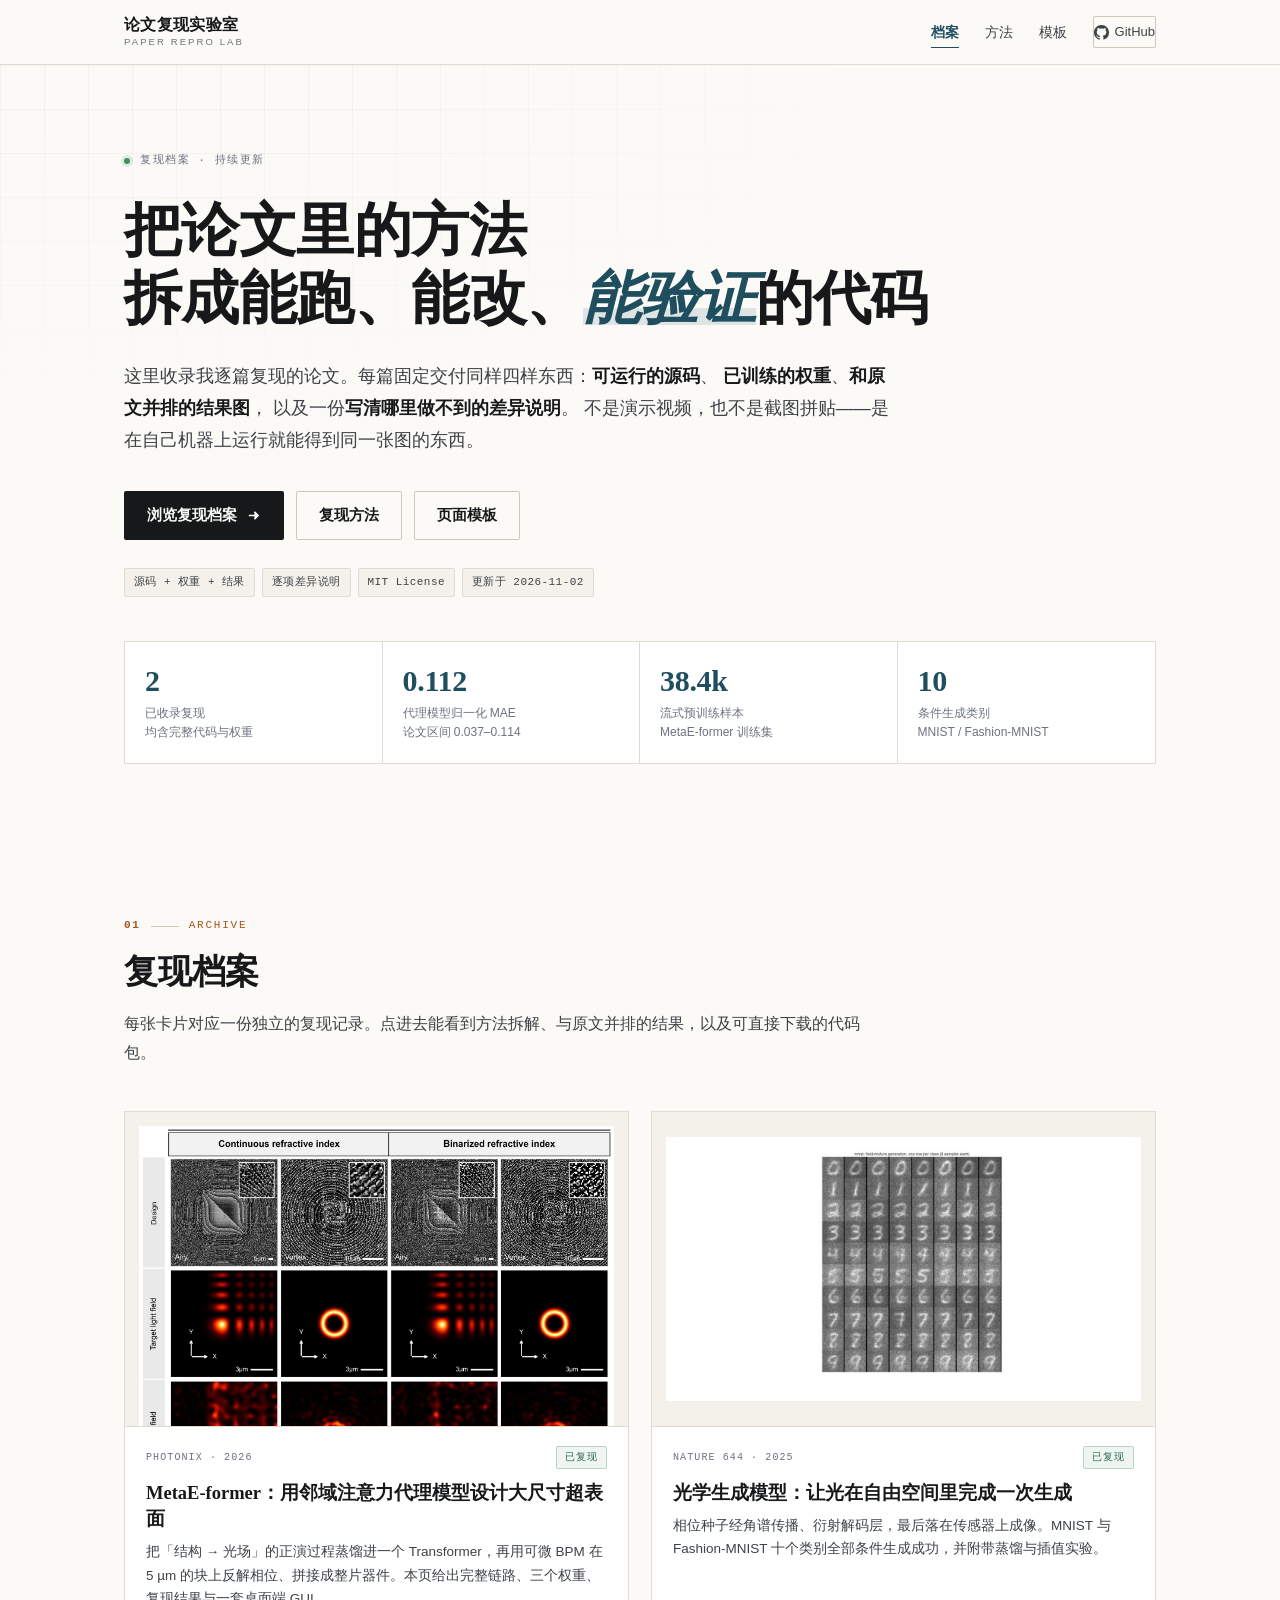
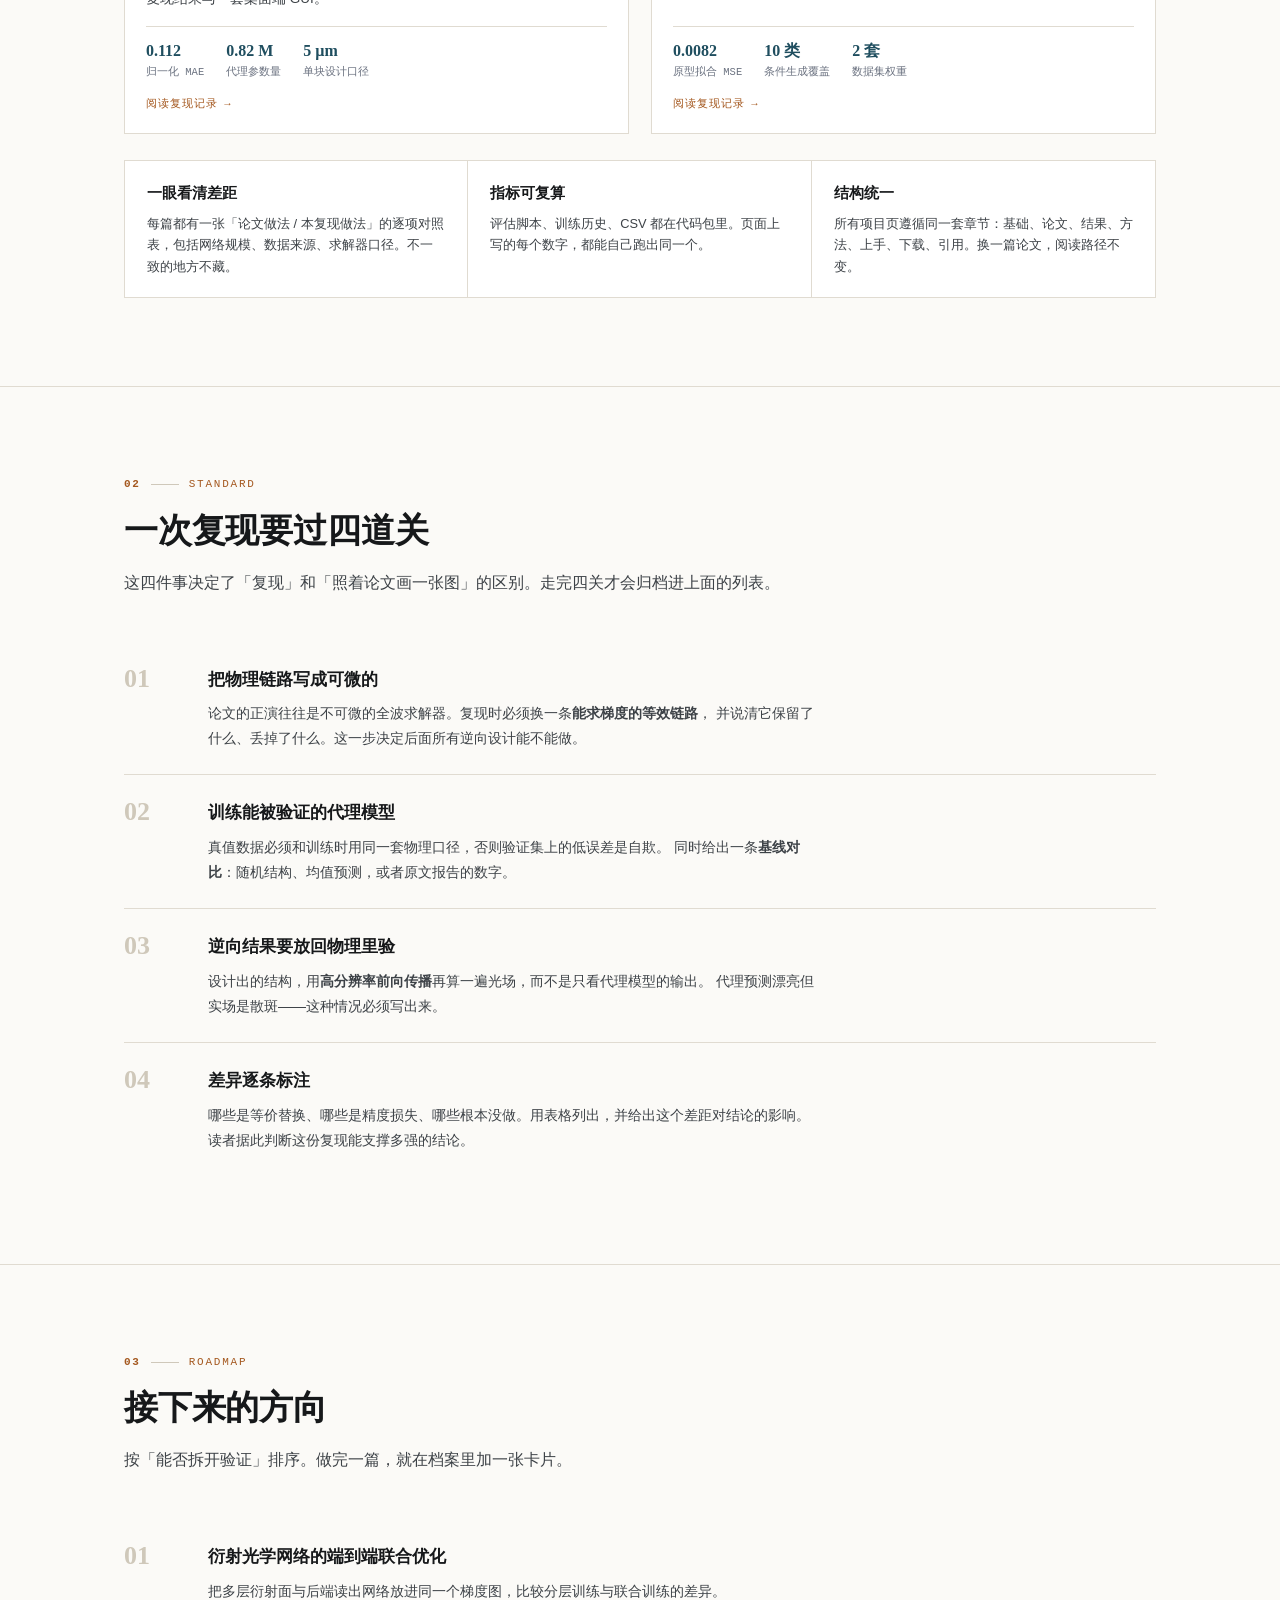
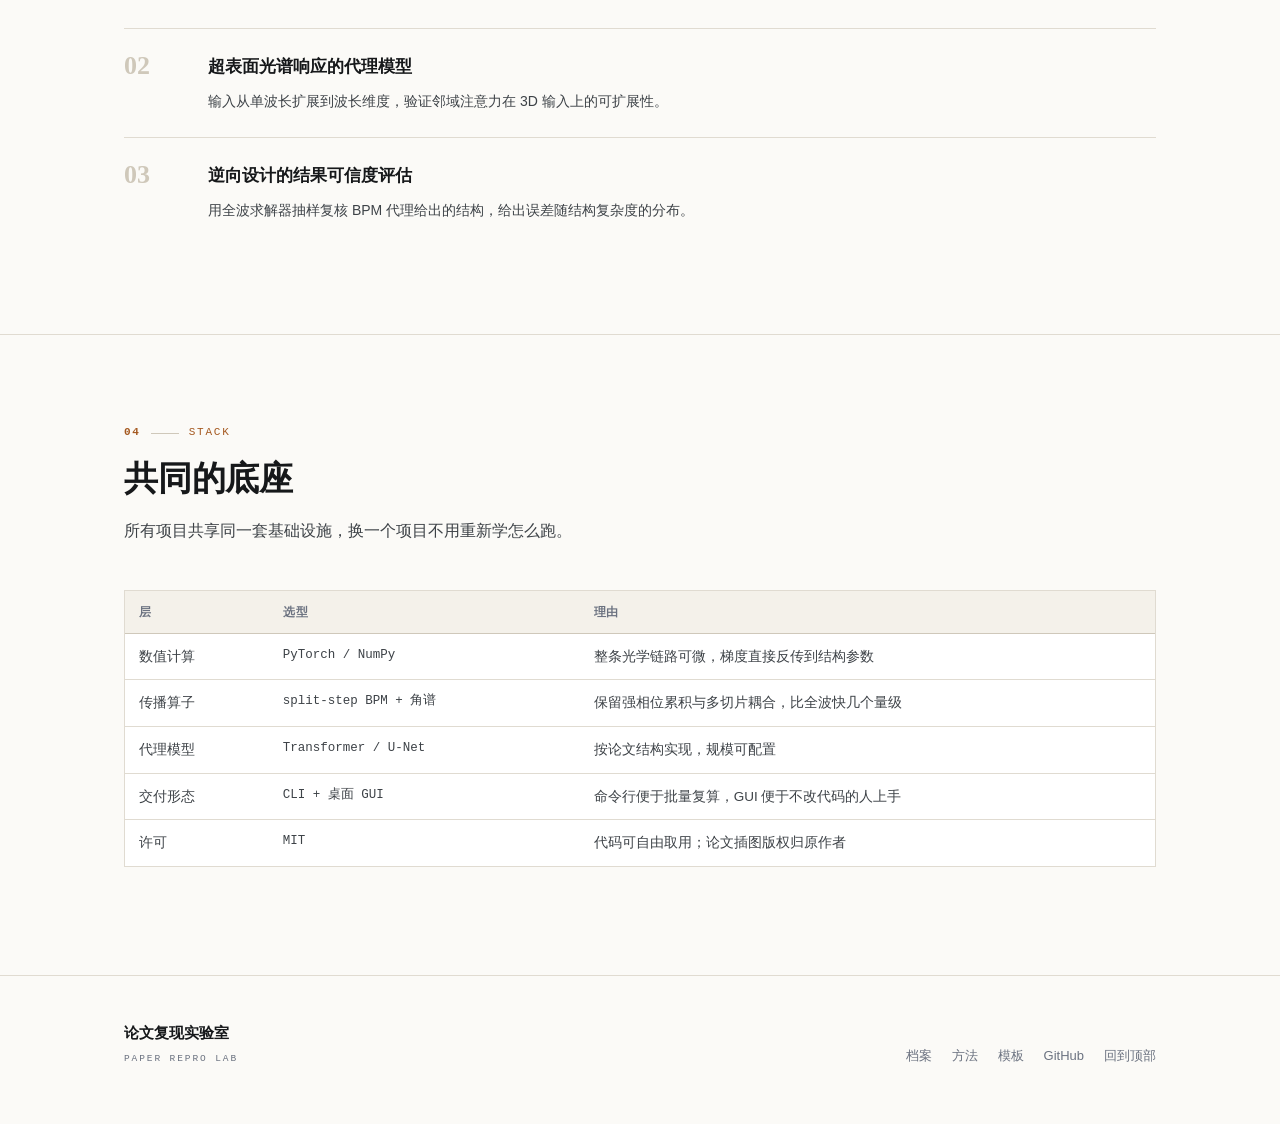
==== commit f17a2b2f: "重构为统一复现实验室站点：门户 + 两个项目页 + 共享设计系统 - 拆出 assets/css/site.css 与 assets/js/site.js，全部页面共用 - 门户首页由 assets/" ====
--- a/docs/index.html
+++ b/docs/index.html
@@ -3,1110 +3,200 @@
 <head>
 <meta charset="UTF-8">
 <meta name="viewport" content="width=device-width, initial-scale=1.0">
-<title>MetaE-former · 神经网络驱动的超表面逆向设计 | 论文复现</title>
-<meta name="description" content="PhotoniX 2026 论文 MetaE-former 的纯 CPU 复现：邻域注意力 Transformer 代理模型、可微 BPM、5µm patch 拼接逆向设计。含完整代码包、预训练权重、复现结果与零基础教程。">
-<meta property="og:title" content="MetaE-former · 神经网络驱动的超表面逆向设计">
-<meta property="og:description" content="从一篇 PhotoniX 论文到 40 分钟可跑的完整链路：源码 / 权重 / 结果图 / 教程。">
+<title>论文复现实验室 · Paper Repro Lab</title>
+<meta name="description" content="把机器学习、计算成像与光学设计方向的论文拆成可运行、可修改、可验证的代码档案：源码、预训练权重、复现结果、逐项差异说明与上手教程。">
+<meta property="og:title" content="论文复现实验室 · Paper Repro Lab">
+<meta property="og:description" content="每篇论文一份可运行时档案：源码、权重、结果、差异说明。">
 <meta property="og:type" content="website">
 <link rel="icon" href="data:image/svg+xml,%3Csvg xmlns='http://www.w3.org/2000/svg' viewBox='0 0 32 32'%3E%3Crect width='32' height='32' fill='%2316181a'/%3E%3Cg fill='%23fbfaf7'%3E%3Crect x='5' y='18' width='4' height='9'/%3E%3Crect x='11' y='12' width='4' height='15'/%3E%3Crect x='17' y='6' width='4' height='21'/%3E%3Crect x='23' y='15' width='4' height='12'/%3E%3C/g%3E%3C/svg%3E">
-<style>
-:root{
-  --paper:#fbfaf7;
-  --paper-2:#f4f1ea;
-  --ink:#16181a;
-  --ink-2:#3d4247;
-  --muted:#6b7280;
-  --line:#e0dbd1;
-  --line-2:#cfc8ba;
-  --teal:#1f4e5f;
-  --teal-2:#2b6b80;
-  --ochre:#a4581f;
-  --code-bg:#1b2124;
-  --code-ink:#dfe6e6;
-  --serif:"Noto Serif SC","Songti SC","Source Han Serif SC",Georgia,"SimSun",serif;
-  --sans:-apple-system,BlinkMacSystemFont,"Segoe UI","PingFang SC","Microsoft YaHei",sans-serif;
-  --mono:"JetBrains Mono","Cascadia Code",ui-monospace,Consolas,"Courier New",monospace;
-  --max:1080px;
-}
-*{margin:0;padding:0;box-sizing:border-box}
-html{scroll-behavior:smooth;scroll-padding-top:76px}
-body{
-  background:var(--paper);color:var(--ink);
-  font-family:var(--sans);font-size:16px;line-height:1.75;
-  -webkit-font-smoothing:antialiased;
-}
-img{max-width:100%;display:block}
-a{color:var(--teal);text-decoration:none}
-a:hover{text-decoration:underline;text-underline-offset:3px}
-code{font-family:var(--mono);font-size:.9em}
-
-/* ---------- nav ---------- */
-.nav{
-  position:sticky;top:0;z-index:100;
-  background:rgba(251,250,247,.92);backdrop-filter:saturate(180%) blur(8px);
-  border-bottom:1px solid var(--line);
-}
-.nav-in{
-  max-width:var(--max);margin:0 auto;padding:0 24px;
-  height:64px;display:flex;align-items:center;justify-content:space-between;gap:24px;
-}
-.brand{display:flex;flex-direction:column;line-height:1.15;text-decoration:none}
-.brand:hover{text-decoration:none}
-.brand .cn{font-family:var(--serif);font-size:16px;font-weight:700;color:var(--ink);letter-spacing:.02em}
-.brand .en{font-size:9.5px;letter-spacing:.22em;text-transform:uppercase;color:var(--muted);margin-top:3px}
-.nav-links{display:flex;align-items:center;gap:26px;font-size:14px}
-.nav-links a{color:var(--ink-2);text-decoration:none;position:relative;padding:4px 0}
-.nav-links a::after{
-  content:"";position:absolute;left:0;right:0;bottom:0;height:1.5px;
-  background:var(--teal);transform:scaleX(0);transform-origin:left;transition:transform .25s ease;
-}
-.nav-links a:hover::after,.nav-links a.active::after{transform:scaleX(1)}
-.nav-links a.active{color:var(--teal);font-weight:600}
-.nav-gh{
-  display:inline-flex;align-items:center;gap:6px;
-  border:1px solid var(--line-2);border-radius:2px;padding:5px 11px;
-  font-size:13px;color:var(--ink-2) !important;
-}
-.nav-gh:hover{background:var(--paper-2);text-decoration:none}
-.nav-gh svg{width:15px;height:15px;fill:currentColor}
-
-/* ---------- layout ---------- */
-.wrap{max-width:var(--max);margin:0 auto;padding:0 24px}
-section{padding:88px 0;border-top:1px solid var(--line)}
-section:first-of-type{border-top:none}
-
-/* ---------- hero ---------- */
-.hero{padding:80px 0 64px;position:relative;overflow:hidden}
-.hero::before{
-  content:"";position:absolute;inset:0;z-index:0;pointer-events:none;
-  background-image:
-    linear-gradient(to right,rgba(22,24,26,.035) 1px,transparent 1px),
-    linear-gradient(to bottom,rgba(22,24,26,.035) 1px,transparent 1px);
-  background-size:44px 44px;
-  mask-image:radial-gradient(ellipse 70% 60% at 15% 0%,#000 20%,transparent 75%);
-  -webkit-mask-image:radial-gradient(ellipse 70% 60% at 15% 0%,#000 20%,transparent 75%);
-}
-.hero > .wrap{position:relative;z-index:1}
-.eyebrow{
-  display:inline-flex;align-items:center;gap:10px;
-  font-family:var(--mono);font-size:11px;letter-spacing:.14em;text-transform:uppercase;
-  color:var(--muted);margin-bottom:26px;
-}
-.eyebrow .dot{width:6px;height:6px;border-radius:50%;background:#3f8f5f;box-shadow:0 0 0 3px rgba(63,143,95,.15)}
-h1{
-  font-family:var(--serif);font-weight:700;
-  font-size:clamp(34px,5.2vw,58px);line-height:1.18;letter-spacing:-.01em;
-  margin-bottom:26px;max-width:16em;
-}
-h1 em{font-style:italic;color:var(--teal);white-space:nowrap;
-  background-image:linear-gradient(rgba(31,78,95,.13),rgba(31,78,95,.13));
-  background-repeat:no-repeat;
-  background-size:100% .30em;
-  background-position:0 88%;
-}
-.lede{font-size:17.5px;line-height:1.85;color:var(--ink-2);max-width:44em;margin-bottom:34px}
-.lede strong{color:var(--ink);font-weight:600}
-
-.cta{display:flex;flex-wrap:wrap;gap:12px;margin-bottom:28px}
-.btn{
-  display:inline-flex;align-items:center;gap:9px;
-  padding:11px 22px;border-radius:2px;font-size:14.5px;font-weight:600;
-  text-decoration:none !important;transition:all .18s ease;border:1px solid transparent;
-}
-.btn-primary{background:var(--ink);color:var(--paper)}
-.btn-primary:hover{background:var(--teal);transform:translateY(-1px)}
-.btn-ghost{background:transparent;color:var(--ink);border-color:var(--line-2)}
-.btn-ghost:hover{border-color:var(--ink);background:var(--paper-2);transform:translateY(-1px)}
-.btn svg{width:15px;height:15px;fill:currentColor}
-
-.chips{display:flex;flex-wrap:wrap;gap:7px;margin-bottom:44px}
-.chip{
-  font-family:var(--mono);font-size:11px;letter-spacing:.04em;
-  color:var(--ink-2);background:var(--paper-2);
-  border:1px solid var(--line);border-radius:2px;padding:4px 9px;
-}
-
-.stats{
-  display:grid;grid-template-columns:repeat(4,1fr);
-  border:1px solid var(--line);background:#fff;
-}
-.stat{padding:22px 20px;border-right:1px solid var(--line)}
-.stat:last-child{border-right:none}
-.stat .n{
-  font-family:var(--serif);font-size:30px;font-weight:700;line-height:1.1;
-  color:var(--teal);letter-spacing:-.01em;
-}
-.stat .n small{font-size:16px;font-weight:600;margin-left:1px}
-.stat .k{font-size:12px;color:var(--muted);margin-top:7px;line-height:1.55}
-
-/* ---------- section head ---------- */
-.shead{margin-bottom:44px}
-.kicker{
-  font-family:var(--mono);font-size:11px;letter-spacing:.16em;text-transform:uppercase;
-  color:var(--ochre);margin-bottom:14px;display:flex;align-items:center;gap:10px;
-}
-.kicker .num{font-weight:700}
-.kicker .bar{width:28px;height:1px;background:var(--line-2)}
-h2{
-  font-family:var(--serif);font-weight:700;font-size:clamp(25px,3.2vw,34px);
-  line-height:1.3;letter-spacing:-.005em;margin-bottom:16px;
-}
-.shead p{font-size:16px;color:var(--ink-2);max-width:46em;line-height:1.8}
-
-h3{font-family:var(--serif);font-size:19px;font-weight:700;margin-bottom:10px;line-height:1.4}
-p + h3{margin-top:30px}
-
-/* ---------- prose blocks ---------- */
-.prose p{margin-bottom:14px;color:var(--ink-2);max-width:46em}
-.prose p strong{color:var(--ink)}
-.prose ul{list-style:none;margin:0 0 16px}
-.prose ul li{position:relative;padding-left:20px;margin-bottom:8px;color:var(--ink-2)}
-.prose ul li::before{
-  content:"";position:absolute;left:2px;top:.72em;
-  width:5px;height:5px;background:var(--ochre);border-radius:50%;
-}
-
-/* ---------- concept cards ---------- */
-.grid-2{display:grid;grid-template-columns:1fr 1fr;gap:20px}
-.grid-3{display:grid;grid-template-columns:repeat(3,1fr);gap:18px}
-.grid-4{display:grid;grid-template-columns:repeat(4,1fr);gap:16px}
-
-.card{
-  background:#fff;border:1px solid var(--line);padding:22px 22px 20px;
-  transition:border-color .18s ease,box-shadow .18s ease;
-}
-.card:hover{border-color:var(--line-2);box-shadow:0 2px 14px rgba(22,24,26,.045)}
-.card h4{font-family:var(--serif);font-size:15.5px;font-weight:700;margin-bottom:8px}
-.card p{font-size:13.5px;line-height:1.72;color:var(--ink-2)}
-.card .tag{
-  font-family:var(--mono);font-size:10px;letter-spacing:.1em;text-transform:uppercase;
-  color:var(--muted);display:block;margin-bottom:9px;
-}
-.numcard{position:relative;padding-top:34px}
-.numcard .idx{
-  position:absolute;top:16px;left:22px;
-  font-family:var(--mono);font-size:11px;font-weight:700;color:var(--ochre);letter-spacing:.08em;
-}
-
-/* ---------- figure ---------- */
-figure{margin:26px 0}
-.figbox{
-  border:1px solid var(--line);background:#fff;padding:14px;
-}
-.figbox img{width:100%;height:auto;cursor:zoom-in}
-figcaption{
-  font-size:12.5px;color:var(--muted);line-height:1.7;margin-top:11px;
-  padding-left:2px;border-left:2px solid var(--line-2);padding-left:10px;
-}
-figcaption b{color:var(--ink-2);font-weight:600}
-
-/* ---------- compare ---------- */
-.compare{display:grid;grid-template-columns:1fr 1fr;gap:16px;margin:26px 0}
-.compare figure{margin:0}
-.compare .lab{
-  font-family:var(--mono);font-size:10.5px;letter-spacing:.12em;text-transform:uppercase;
-  color:var(--muted);margin-bottom:8px;display:flex;align-items:center;gap:7px;
-}
-.compare .lab .sq{width:7px;height:7px;border:1px solid var(--line-2)}
-.compare .lab.paper .sq{background:var(--line-2)}
-.compare .lab.ours .sq{background:var(--ochre);border-color:var(--ochre)}
-
-/* ---------- code ---------- */
-.codeblock{
-  margin:16px 0;border:1px solid #2c3438;border-radius:2px;overflow:hidden;background:var(--code-bg);
-}
-.codehead{
-  display:flex;align-items:center;justify-content:space-between;
-  padding:8px 14px;background:#232b2f;border-bottom:1px solid #2c3438;
-  font-family:var(--mono);font-size:11px;color:#8b9a9e;letter-spacing:.04em;
-}
-.copybtn{
-  background:transparent;border:1px solid #3a4448;color:#9aa9ad;cursor:pointer;
-  font-family:var(--mono);font-size:10.5px;padding:3px 9px;border-radius:2px;
-  transition:all .16s ease;letter-spacing:.04em;
-}
-.copybtn:hover{background:#2f393d;color:#dfe6e6;border-color:#4a565a}
-pre{padding:16px 18px;overflow-x:auto;color:var(--code-ink);font-size:13px;line-height:1.78}
-pre .c{color:#6f8a8f;font-style:italic}
-pre .k{color:#8fc7d6}
-pre .s{color:#c9b48a}
-
-/* ---------- table ---------- */
-.tbl-wrap{overflow-x:auto;margin:20px 0;border:1px solid var(--line);background:#fff}
-table{width:100%;border-collapse:collapse;font-size:13.5px;min-width:560px}
-th{
-  text-align:left;padding:11px 14px;font-weight:600;font-size:11.5px;
-  letter-spacing:.06em;text-transform:uppercase;color:var(--muted);
-  border-bottom:1px solid var(--line-2);background:var(--paper-2);white-space:nowrap;
-}
-td{padding:11px 14px;border-bottom:1px solid var(--line);color:var(--ink-2);vertical-align:top}
-tr:last-child td{border-bottom:none}
-td.mono,th.mono{font-family:var(--mono);font-size:12.5px}
-td.ok{color:var(--teal);font-weight:600}
-td.warn{color:var(--ochre);font-weight:600}
-
-/* ---------- download ---------- */
-.dl-grid{display:grid;grid-template-columns:1.15fr .85fr;gap:20px;align-items:start}
-.dl-card{background:#fff;border:1px solid var(--line);padding:26px}
-.dl-card.primary{border-color:var(--line-2);box-shadow:0 1px 0 rgba(22,24,26,.03)}
-.dl-card .ver{
-  font-family:var(--mono);font-size:11px;color:var(--muted);letter-spacing:.06em;margin-bottom:12px;
-}
-.dl-card h3{font-size:20px;margin-bottom:6px}
-.dl-card .sub{font-size:13px;color:var(--muted);margin-bottom:18px}
-.checklist{list-style:none;margin:0 0 22px}
-.checklist li{
-  display:flex;gap:9px;font-size:13.5px;color:var(--ink-2);margin-bottom:9px;line-height:1.6;
-}
-.checklist li svg{width:14px;height:14px;flex:0 0 14px;margin-top:4px;fill:none;stroke:var(--teal);stroke-width:2.2}
-.dl-actions{display:flex;gap:10px;flex-wrap:wrap;align-items:center}
-.meta-row{
-  display:flex;gap:14px;flex-wrap:wrap;font-family:var(--mono);font-size:11px;
-  color:var(--muted);border-top:1px solid var(--line);padding-top:14px;margin-top:18px;
-}
-.pathline{
-  font-family:var(--mono);font-size:11.5px;color:var(--ink-2);background:var(--paper-2);
-  border:1px solid var(--line);padding:5px 9px;word-break:break-all;line-height:1.6;
-}
-
-/* ---------- steps ---------- */
-.step{
-  display:grid;grid-template-columns:64px 1fr;gap:20px;
-  padding:24px 0;border-bottom:1px solid var(--line);
-}
-.step:last-child{border-bottom:none}
-.step .num{
-  font-family:var(--serif);font-size:26px;font-weight:700;color:var(--line-2);line-height:1;
-}
-.step h4{font-family:var(--serif);font-size:16.5px;font-weight:700;margin-bottom:7px}
-.step p{font-size:14px;color:var(--ink-2);line-height:1.75;max-width:44em}
-
-/* ---------- citation ---------- */
-.bibtex{
-  background:var(--paper-2);border:1px solid var(--line);padding:18px 18px 14px;
-  position:relative;margin:16px 0;
-}
-.bibtex pre{color:var(--ink-2);font-size:12.5px;padding:0;background:none;line-height:1.85}
-.bibtex .copybtn{border-color:var(--line-2);color:var(--muted);position:absolute;top:12px;right:12px}
-.bibtex .copybtn:hover{background:#fff;color:var(--ink);border-color:var(--ink)}
-
-.notes{border-left:2px solid var(--ochre);padding:2px 0 2px 18px;margin-top:26px}
-.notes p{font-size:13.5px;color:var(--ink-2);margin-bottom:10px;line-height:1.78}
-
-/* ---------- footer ---------- */
-footer{
-  border-top:1px solid var(--line);padding:44px 0 56px;margin-top:0;
-}
-.foot-in{
-  display:flex;justify-content:space-between;align-items:flex-end;gap:24px;flex-wrap:wrap;
-}
-.foot-brand{font-family:var(--serif);font-size:15px;font-weight:700}
-.foot-brand span{
-  display:block;font-family:var(--mono);font-size:9.5px;font-weight:400;
-  letter-spacing:.2em;text-transform:uppercase;color:var(--muted);margin-top:5px;
-}
-.foot-links{display:flex;gap:20px;font-size:13px;color:var(--muted)}
-.foot-links a{color:var(--muted)}
-.foot-links a:hover{color:var(--teal)}
-
-/* ---------- lightbox ---------- */
-.lb{
-  position:fixed;inset:0;z-index:999;background:rgba(12,14,15,.93);
-  display:none;align-items:center;justify-content:center;padding:32px;cursor:zoom-out;
-}
-.lb.on{display:flex}
-.lb img{max-width:95vw;max-height:92vh;object-fit:contain;box-shadow:0 8px 40px rgba(0,0,0,.5)}
-.lb .close{
-  position:absolute;top:20px;right:26px;color:#fff;font-size:30px;line-height:1;
-  font-family:var(--mono);opacity:.7;
-}
-
-/* ---------- toast ---------- */
-.toast{
-  position:fixed;bottom:28px;left:50%;transform:translate(-50%,14px);
-  background:var(--ink);color:var(--paper);font-size:13px;
-  padding:9px 18px;border-radius:2px;opacity:0;pointer-events:none;
-  transition:all .24s ease;z-index:1000;font-family:var(--mono);
-}
-.toast.on{opacity:1;transform:translate(-50%,0)}
-
-/* ---------- reveal ---------- */
-.rv{opacity:0;transform:translateY(14px);transition:opacity .6s ease,transform .6s ease}
-.rv.in{opacity:1;transform:none}
-
-@media (max-width:900px){
-  .grid-4{grid-template-columns:1fr 1fr}
-  .grid-3{grid-template-columns:1fr}
-  .dl-grid{grid-template-columns:1fr}
-  .compare{grid-template-columns:1fr}
-  .stats{grid-template-columns:1fr 1fr}
-  .stat:nth-child(2){border-right:none}
-  .stat:nth-child(1),.stat:nth-child(2){border-bottom:1px solid var(--line)}
-  .nav-links a:not(.nav-gh){display:none}
-}
-@media (max-width:640px){
-  section{padding:60px 0}
-  .hero{padding:52px 0 44px}
-  .grid-2{grid-template-columns:1fr}
-  .grid-4{grid-template-columns:1fr}
-  .step{grid-template-columns:44px 1fr;gap:14px}
-  .wrap,.nav-in{padding:0 18px}
-}
-</style>
+<link rel="stylesheet" href="assets/css/site.css">
 </head>
 <body>
 
 <nav class="nav">
   <div class="nav-in">
-    <a class="brand" href="#top">
-      <span class="cn">MetaE-former 复现</span>
-      <span class="en">Neural Metasurface Design</span>
+    <a class="brand" href="index.html">
+      <span class="cn">论文复现实验室</span>
+      <span class="en">Paper Repro Lab</span>
     </a>
     <div class="nav-links">
-      <a href="#fundamentals">基础知识</a>
-      <a href="#paper">论文</a>
-      <a href="#results">复现成果</a>
-      <a href="#method">方法</a>
-      <a href="#start">快速上手</a>
-      <a href="#download">下载</a>
-      <a class="nav-gh" href="https://github.com/Alice-P197/metae-former" target="_blank" rel="noopener">
-        <svg viewBox="0 0 16 16"><path d="M8 0C3.58 0 0 3.58 0 8c0 3.54 2.29 6.53 5.47 7.59.4.07.55-.17.55-.38 0-.19-.01-.82-.01-1.49-2.01.37-2.53-.49-2.69-.94-.09-.23-.48-.94-.82-1.13-.28-.15-.68-.52-.01-.53.63-.01 1.08.58 1.23.82.72 1.21 1.87.87 2.33.66.07-.52.28-.87.51-1.07-1.78-.2-3.64-.89-3.64-3.95 0-.87.31-1.59.82-2.15-.08-.2-.36-1.02.08-2.12 0 0 .67-.21 2.2.82.64-.18 1.32-.27 2-.27s1.36.09 2 .27c1.53-1.04 2.2-.82 2.2-.82.44 1.1.16 1.92.08 2.12.51.56.82 1.27.82 2.15 0 3.07-1.87 3.75-3.65 3.95.29.25.54.73.54 1.48 0 1.07-.01 1.93-.01 2.2 0 .21.15.46.55.38A8.01 8.01 0 0 0 16 8c0-4.42-3.58-8-8-8Z"/></svg>
+      <a href="index.html#archive">档案</a>
+      <a href="guide.html">方法</a>
+      <a href="reproductions/_template.html">模板</a>
+      <a class="nav-gh" href="https://github.com/Alice-P197" target="_blank" rel="noopener">
+        <svg viewBox="0 0 16 16"><path d="M8 0C3.58 0 0 3.58 0 8c0 3.54 2.29 6.53 5.47 7.59.4.07.55-.17.55-.38 0-.19-.01-.82-.01-1.49-2.01.37-2.53-.49-2.69-.94-.09-.23-.48-.94-.82-1.13-.28-.15-.68-.52-.01-.53.63-.01 1.08.58 1.23.82.72 1.21 1.87.87 2.33.66.07-.52.28-.87.51-1.07-1.78-.2-3.64-.89-3.64-3.95 0-.87.31-1.59.82-2.15-.08-.2-.36-1.02.08-2.12 0 0 .67-.21 2.2.82.64-.18 1.32-.27 2-.27s1.36.09 2 .27c1.53-1.04 2.2-.82 2.2-.82.44 1.1.16 1.92.08 2.12.51.56.82 1.27.82 2.15 0 3.07-1.87 3.75-3.65 3.95.29.25.54.73.54 1.48 0 1.07-.01 1.93-.01 2.2 0 .21.15.46.55.38A8.01 8.01 0 0 0 16 8c0-4.42-3.58-8-8-8z"/></svg>
         GitHub
       </a>
     </div>
   </div>
 </nav>
 
-<!-- ================= HERO ================= -->
 <header class="hero" id="top">
   <div class="wrap">
     <div class="eyebrow">
       <span class="dot"></span>
-      PhotoniX 2026 · 论文复现 · CPU-only
-    </div>
-    <h1>让神经网络学会设计超表面<br>在<em>一台没有 GPU 的电脑</em>上</h1>
+      复现档案 · 持续更新
+    </div>
+    <h1>把论文里的方法<br>拆成能跑、能改、<em>能验证</em>的代码</h1>
     <p class="lede">
-      这是 <strong>MetaE-former</strong> 的完整复现：把论文里的物理链路、邻域注意力代理模型、5 µm patch 拼接逆向设计，
-      整理成<strong>源码、已训练权重、结果图、零基础教程</strong>四件套。
-      从装环境到出第一张光斑图，约 30 分钟；从零到读懂每一行代码，约两天。
+      这里收录我逐篇复现的论文。每篇固定交付同样四样东西：<strong>可运行的源码</strong>、
+      <strong>已训练的权重</strong>、<strong>和原文并排的结果图</strong>，
+      以及一份<strong>写清哪里做不到的差异说明</strong>。
+      不是演示视频，也不是截图拼贴——是在自己机器上运行就能得到同一张图的东西。
     </p>
     <div class="cta">
-      <a class="btn btn-primary" href="#download">
-        <svg viewBox="0 0 16 16"><path d="M8 1v9m0 0 3.5-3.5M8 10 4.5 6.5M2 11v3h12v-3"/></svg>
-        下载代码包 v1.0.0 · 12 MB
+      <a class="btn btn-primary" href="#archive">
+        浏览复现档案
+        <svg viewBox="0 0 16 16" fill="none" stroke="currentColor" stroke-width="1.6"><path d="M3 8h10m-4-4 4 4-4 4"/></svg>
       </a>
-      <a class="btn btn-ghost" href="#results">查看复现结果</a>
-      <a class="btn btn-ghost" href="https://github.com/Alice-P197/metae-former/blob/main/TUTORIAL.md" target="_blank" rel="noopener">阅读教程</a>
+      <a class="btn btn-ghost" href="guide.html">复现方法</a>
+      <a class="btn btn-ghost" href="reproductions/_template.html">页面模板</a>
     </div>
     <div class="chips">
-      <span class="chip">PyTorch 2.11 · CPU</span>
-      <span class="chip">0.82M 参数</span>
-      <span class="chip">无需 GPU</span>
+      <span class="chip">源码 + 权重 + 结果</span>
+      <span class="chip">逐项差异说明</span>
       <span class="chip">MIT License</span>
       <span class="chip">更新于 2026-11-02</span>
     </div>
 
     <div class="stats">
       <div class="stat">
+        <div class="n" data-count="2">0</div>
+        <div class="k">已收录复现<br>均含完整代码与权重</div>
+      </div>
+      <div class="stat">
+        <div class="n" data-count="0.112" data-dec="3">0</div>
+        <div class="k">代理模型归一化 MAE<br>论文区间 0.037–0.114</div>
+      </div>
+      <div class="stat">
         <div class="n" data-count="38.4" data-suffix="k" data-dec="1">0</div>
-        <div class="k">预训练样本<br>流式生成，零磁盘占用</div>
-      </div>
-      <div class="stat">
-        <div class="n" data-count="0.112" data-dec="3">0</div>
-        <div class="k">验证集归一化 MAE<br>论文区间 0.037–0.114</div>
-      </div>
-      <div class="stat">
-        <div class="n" data-count="0.82" data-suffix="M" data-dec="2">0</div>
-        <div class="k">代理模型参数<br>论文规模约 40 M</div>
-      </div>
-      <div class="stat">
-        <div class="n" data-count="819" data-suffix="ms">0</div>
-        <div class="k">单 patch 单次迭代<br>8 线程实测</div>
+        <div class="k">流式预训练样本<br>MetaE-former 训练集</div>
+      </div>
+      <div class="stat">
+        <div class="n" data-count="10">0</div>
+        <div class="k">条件生成类别<br>MNIST / Fashion-MNIST</div>
       </div>
     </div>
   </div>
 </header>
 
-<!-- ================= 01 FUNDAMENTALS ================= -->
-<section id="fundamentals">
-  <div class="wrap">
-    <div class="shead rv">
-      <div class="kicker"><span class="num">01</span><span class="bar"></span>Fundamentals</div>
-      <h2>神经网络超表面设计，到底在做什么</h2>
-      <p>如果你只记得一句话：<b>用一块可编程的“相位画布”塑造光，再用神经网络把“想要的图案”反解成“该画什么”。</b>
-      下面四小节把这个直觉拆开。</p>
-    </div>
-
-    <div class="prose rv">
-      <h3>1.1 超表面：用亚波长结构雕刻波前</h3>
-      <p>普通透镜靠曲面折射聚焦，厚度以毫米计。超表面（metasurface）换成一片几百纳米厚的结构阵列：
-      每个位置立一根截面尺寸不同的柱子，光穿过时局部相位被改变，<b>整片柱子合起来</b>就形成任意形状的波前。</p>
-      <p>本项目的最小单元是这样的：5 µm × 5 µm 的方块上，25 × 25 根方柱，柱距 200 nm，高度统一 800 nm，
-      材料折射率可在 1.0（空气）到 3.526（非晶硅）之间取任意等效值。相位累积近似 φ ≈ k₀·(n−1)·h，
-      所以<b>调折射率 = 调相位</b>，这张 25×25 的折射率图就是全部的自由变量。</p>
-    </div>
-
-    <!-- SVG: metasurface schematic -->
-    <figure class="rv">
-      <div class="figbox" style="padding:24px 18px">
-        <svg viewBox="0 0 900 260" style="width:100%;height:auto" role="img" aria-label="超表面结构示意图">
-          <defs>
-            <linearGradient id="waveIn" x1="0" y1="0" x2="0" y2="1">
-              <stop offset="0%" stop-color="#1f4e5f" stop-opacity=".05"/>
-              <stop offset="100%" stop-color="#1f4e5f" stop-opacity=".55"/>
-            </linearGradient>
-            <marker id="ar" markerWidth="8" markerHeight="8" refX="6" refY="3" orient="auto">
-              <path d="M0,0 L6,3 L0,6 z" fill="#16181a"/>
-            </marker>
-          </defs>
-          <!-- incident plane wave -->
-          <g opacity=".55">
-            <line x1="30" y1="8" x2="30" y2="120" stroke="#1f4e5f" stroke-width="1"/>
-            <line x1="70" y1="8" x2="70" y2="120" stroke="#1f4e5f" stroke-width="1"/>
-            <line x1="110" y1="8" x2="110" y2="120" stroke="#1f4e5f" stroke-width="1"/>
-            <line x1="150" y1="8" x2="150" y2="120" stroke="#1f4e5f" stroke-width="1"/>
-            <line x1="190" y1="8" x2="190" y2="120" stroke="#1f4e5f" stroke-width="1"/>
-            <line x1="230" y1="8" x2="230" y2="120" stroke="#1f4e5f" stroke-width="1"/>
-          </g>
-          <text x="30" y="242" font-family="ui-monospace,monospace" font-size="11" fill="#6b7280">入射平面波 λ=1064 nm</text>
-          <line x1="188" y1="130" x2="188" y2="168" stroke="#16181a" stroke-width="1.2" marker-end="url(#ar)"/>
-
-          <!-- pillars -->
-          <g>
-            <rect x="26" y="170" width="12" height="30" fill="#16181a"/>
-            <rect x="46" y="182" width="12" height="18" fill="#16181a"/>
-            <rect x="66" y="160" width="12" height="40" fill="#16181a"/>
-            <rect x="86" y="176" width="12" height="24" fill="#16181a"/>
-            <rect x="106" y="150" width="12" height="50" fill="#16181a"/>
-            <rect x="126" y="168" width="12" height="32" fill="#16181a"/>
-            <rect x="146" y="158" width="12" height="42" fill="#16181a"/>
-            <rect x="166" y="178" width="12" height="22" fill="#16181a"/>
-            <rect x="186" y="166" width="12" height="34" fill="#16181a"/>
-            <rect x="206" y="184" width="12" height="16" fill="#16181a"/>
-            <rect x="226" y="172" width="12" height="28" fill="#16181a"/>
-          </g>
-          <!-- substrate -->
-          <rect x="20" y="200" width="224" height="8" fill="#cfc8ba"/>
-          <text x="26" y="228" font-family="ui-monospace,monospace" font-size="10" fill="#6b7280">25 × 25 pillars · pitch 200 nm · h=800 nm</text>
-
-          <!-- arrow to output -->
-          <line x1="268" y1="150" x2="320" y2="150" stroke="#a4581f" stroke-width="1.4" marker-end="url(#ar)"/>
-          <text x="268" y="138" font-family="ui-monospace,monospace" font-size="10" fill="#a4581f">emergent field</text>
-
-          <!-- output wavefront (curved) -->
-          <g>
-            <path d="M360 60 Q470 110 580 60" fill="none" stroke="#1f4e5f" stroke-width="1.6" opacity=".85"/>
-            <path d="M360 86 Q470 136 580 86" fill="none" stroke="#1f4e5f" stroke-width="1.4" opacity=".6"/>
-            <path d="M360 112 Q470 162 580 112" fill="none" stroke="#1f4e5f" stroke-width="1.2" opacity=".4"/>
-            <path d="M360 138 Q470 188 580 138" fill="none" stroke="#1f4e5f" stroke-width="1" opacity=".25"/>
-            <path d="M360 164 Q470 214 580 164" fill="none" stroke="#1f4e5f" stroke-width="1" opacity=".13"/>
-          </g>
-          <line x1="470" y1="112" x2="470" y2="196" stroke="#a4581f" stroke-width="1" stroke-dasharray="3 3"/>
-          <circle cx="470" cy="112" r="3.5" fill="#a4581f"/>
-          <text x="480" y="206" font-family="ui-monospace,monospace" font-size="10" fill="#a4581f">focus</text>
-
-          <!-- right labels -->
-          <g font-family="ui-monospace,monospace" font-size="10.5" fill="#3d4247">
-            <text x="612" y="60">任意波前 =</text>
-            <text x="612" y="80">逐点相位拼接</text>
-            <text x="612" y="112" fill="#6b7280">φ(x,y) ≈ k₀(n(x,y)−1)h</text>
-            <text x="612" y="140" fill="#6b7280">自由度 = 25×25 折射率</text>
-            <text x="612" y="168" fill="#6b7280">→ 设计问题 = 反解结构</text>
-          </g>
-        </svg>
-      </div>
-      <figcaption><b>图 1</b>　超表面的工作原理。相位累积与折射率成正比，因此“设计光场”等价于“反解一张折射率图”。</figcaption>
-    </figure>
-
-    <div class="prose rv">
-      <h3>1.2 为什么必须请神经网络出场</h3>
-      <p>正向问题（给结构、算光场）已经很难：严格的解是 Maxwell 方程，工业上用 FDTD / RCWA，
-      算一个 5 µm 小块要几秒到几分钟。而逆向设计需要对结构和相位反复试探——如果每一步都跑全波仿真，
-      一张 1 mm 口径的超表面要算几天。</p>
-      <p>神经网络的作用是<b>把这个慢求解器“蒸馏”成一个快 1000 倍的替身</b>：先让真求解器标注几十万组
-      (结构 → 光场) 数据，训练一个网络去模仿；训练好之后，把它塞进优化循环，梯度下降每一步只花毫秒。
-      这个替身就叫<b>代理模型（surrogate model）</b>。</p>
-      <p>代价是精度：代理永远有误差。因此设计完还要回到真求解器做一次独立验证——这也是本项目把
-      “代理设计”和“物理直设计”两条路线都实现出来的原因（见 <a href="#method">04 · 方法</a>）。</p>
-    </div>
-
-    <div class="grid-3 rv" style="margin-top:28px">
-      <div class="card">
-        <span class="tag">Paradigm A</span>
-        <h4>串联式 Tandem</h4>
-        <p>训练一个“正向网络”结构→光场，再串一个“逆向网络”光场→结构，用正向网络提供梯度。
-        简单直接，但两个网络的误差会叠加。</p>
-      </div>
-      <div class="card">
-        <span class="tag">Paradigm B</span>
-        <h4>生成式 GAN / VAE</h4>
-        <p>直接学习“结构分布”，从噪声采样出候选结构。能一次生成多个解，
-        但难以精确命中指定相位，且训练不稳定。</p>
-      </div>
-      <div class="card" style="border-color:#cfc8ba;background:#fff">
-        <span class="tag" style="color:#a4581f">Paradigm C · 本文</span>
-        <h4>Transformer 代理 + 梯度反演</h4>
-        <p>用注意力网络精确拟合物理，再把网络当作可微算子，对每个 patch 直接做梯度下降反演。
-        精度与灵活性兼得，代价是需要一个高质量代理。</p>
-      </div>
-    </div>
-
-    <div class="prose rv" style="margin-top:34px">
-      <h3>1.3 五个绕不过去的工程概念</h3>
-      <p>论文的很多设计选择，本质是在解决下面五个问题。看懂它们，代码就不再神秘。</p>
-    </div>
-
-    <div class="grid-2 rv" style="margin-top:20px">
-      <div class="card numcard">
-        <span class="idx">01</span>
-        <h4>5 µm 分块（patch）</h4>
-        <p>网络只吃 25×25 的输入，1 mm 口径要切成 57121 块。每块独立反演，再拼成整片。
-        块之间必须重叠，否则接缝处相位会跳变。</p>
-      </div>
-      <div class="card numcard">
-        <span class="idx">02</span>
-        <h4>84% 切割比</h4>
-        <p>块的场网格是 100×100 px，但只取中心 84×84 px（4.2 µm）参与拼接，留出 16% 重叠区。
-        拼接时用后一块覆盖前一块，靠重叠保证连续。</p>
-      </div>
-      <div class="card numcard">
-        <span class="idx">03</span>
-        <h4>二值化惩罚</h4>
-        <p>真实加工只有“有材料/没材料”两种状态，但梯度下降偏爱连续值。于是在损失里加
-        <code>(1−n²)</code> 项，随迭代把折射率推向两端，β 从 0 升到 5。</p>
-      </div>
-      <div class="card numcard">
-        <span class="idx">04</span>
-        <h4>可微（differentiable）</h4>
-        <p>只要整条计算链能求导，就能用梯度下降反解。项目里所有物理计算都用 PyTorch 写，
-        而不是 numpy——这是最容易被改坏的地方。</p>
-      </div>
-      <div class="card numcard">
-        <span class="idx">05</span>
-        <h4>相位用 cos 而非差值</h4>
-        <p>相位是周期量：359° 与 1° 只差 2°，直接相减却得到 358°。所以损失写成
-        <code>(1−cos(Δθ))/2</code>，天然对 2π 周期。</p>
-      </div>
-      <div class="card numcard">
-        <span class="idx">06</span>
-        <h4>代理误差的诚实归因</h4>
-        <p>小模型在二值结构上的相位误差可达 0.9–1.6 rad，足以让光斑散掉。
-        判断“是模型不够大还是物理设定错”，要靠物理直设计做对照。</p>
-      </div>
-    </div>
-  </div>
-</section>
-
-<!-- ================= 02 PAPER ================= -->
-<section id="paper">
-  <div class="wrap">
-    <div class="shead rv">
-      <div class="kicker"><span class="num">02</span><span class="bar"></span>The Paper</div>
-      <h2>MetaE-former：用邻域注意力快速设计大尺寸自由曲面超表面</h2>
-      <p>论文要解决的核心矛盾是<b>“大尺寸”与“自由形状”不可兼得</b>：全波仿真精度高但算不动大孔径，
-      查表法速度快但只能做规则结构。它的答案是——训练一个足够准的代理，然后用代理去反演任意形状。</p>
-    </div>
-
-    <div class="card rv" style="padding:26px 26px 22px;margin-bottom:34px">
-      <div class="tag" style="color:#a4581f">PHOTONIX · 2026</div>
-      <h3 style="font-size:20px;margin-bottom:10px">Rapid inverse design of large-scale freeform metaoptics with the neighborhood-attention transformer</h3>
-      <p style="font-size:13.5px;color:#6b7280;line-height:1.8">
-        Kuang et al. · PhotoniX (2026) · 关键词：freeform metaoptics / neighborhood attention /
-        transformer surrogate / inverse design
-      </p>
-      <div class="meta-row" style="margin-top:14px;padding-top:14px">
-        <span>网络：NAT U-Net</span><span>输入 25×25</span><span>输出 100×100 复场</span><span>16 NhA blocks</span>
-      </div>
-    </div>
-
-    <div class="prose rv">
-      <h3>2.1 三个关键设计</h3>
-      <p><b>① 为什么是“邻域”注意力。</b>标准自注意力让每个像素看全图，代价 O(N²)，100×100 就要一亿次交互。
-      但光在柱子之间的耦合本来就是短程的——真正互相影响的只有邻近几根。于是把注意力窗口限制在 5×5，
-      代价降到 O(N·k²)。这不是为了省算力而做的妥协，而是<b>把物理先验写进了网络结构</b>。</p>
-      <p><b>② 为什么是 U 形结构。</b>输入 25×25、输出 100×100，尺寸差 4 倍。编码器逐级下采样提取全局信息
-      （25→13→7），解码器逐级上采样恢复分辨率（7→13→25→50→100），并用跳跃连接把浅层的细节接回来。
-      否则网络只会输出模糊的平均场。</p>
-      <p><b>③ 为什么需要两阶段训练。</b>第一阶段在通用结构上预训练，学会“结构→光场”这个物理映射；
-      第二阶段用<b>自监督数据引擎</b>：先用预训练模型去设计目标任务，把优化过程中每一代的中间结构都存下来，
-      再用真求解器重新标注，最后用差分学习率微调。这样模型见到的就不再是随机噪声，而是“设计过程中真正会出现的结构”。</p>
-    </div>
-
-    <!-- SVG: network -->
-    <figure class="rv">
-      <div class="figbox" style="padding:26px 20px">
-        <svg viewBox="0 0 900 300" style="width:100%;height:auto" role="img" aria-label="MetaE-former 网络结构示意">
-          <defs>
-            <marker id="ar2" markerWidth="7" markerHeight="7" refX="5.5" refY="3" orient="auto">
-              <path d="M0,0 L5.5,3 L0,6 z" fill="#9aa3ab"/>
-            </marker>
-          </defs>
-          <!-- input -->
-          <g>
-            <rect x="24" y="96" width="76" height="76" fill="none" stroke="#16181a" stroke-width="1.2"/>
-            <g fill="#16181a" opacity=".72">
-              <rect x="30" y="102" width="8" height="8"/><rect x="44" y="102" width="8" height="8"/><rect x="58" y="102" width="8" height="8"/><rect x="72" y="102" width="8" height="8"/><rect x="86" y="102" width="8" height="8"/>
-              <rect x="30" y="116" width="8" height="8"/><rect x="58" y="116" width="8" height="8"/><rect x="86" y="116" width="8" height="8"/>
-              <rect x="44" y="130" width="8" height="8"/><rect x="72" y="130" width="8" height="8"/>
-              <rect x="30" y="144" width="8" height="8"/><rect x="58" y="144" width="8" height="8"/><rect x="86" y="144" width="8" height="8"/>
-              <rect x="44" y="158" width="8" height="8"/><rect x="72" y="158" width="8" height="8"/>
-            </g>
-            <text x="24" y="192" font-family="ui-monospace,monospace" font-size="11" fill="#16181a">结构 25×25</text>
-            <text x="24" y="208" font-family="ui-monospace,monospace" font-size="10" fill="#6b7280">n ∈ [1.0, 3.526]</text>
-          </g>
-
-          <line x1="104" y1="134" x2="140" y2="134" stroke="#9aa3ab" stroke-width="1" marker-end="url(#ar2)"/>
-
-          <!-- encoder -->
-          <g>
-            <rect x="146" y="96" width="62" height="76" fill="#f4f1ea" stroke="#cfc8ba"/>
-            <text x="177" y="128" text-anchor="middle" font-family="ui-monospace,monospace" font-size="11" fill="#16181a">25×25</text>
-            <text x="177" y="146" text-anchor="middle" font-family="ui-monospace,monospace" font-size="9.5" fill="#6b7280">3×NAB</text>
-
-            <line x1="210" y1="134" x2="242" y2="134" stroke="#9aa3ab" stroke-width="1" marker-end="url(#ar2)"/>
-            <rect x="246" y="108" width="52" height="52" fill="#e9e4d8" stroke="#cfc8ba"/>
-            <text x="272" y="130" text-anchor="middle" font-family="ui-monospace,monospace" font-size="10.5" fill="#16181a">13×13</text>
-            <text x="272" y="146" text-anchor="middle" font-family="ui-monospace,monospace" font-size="9" fill="#6b7280">2×NAB</text>
-
-            <line x1="300" y1="134" x2="332" y2="134" stroke="#9aa3ab" stroke-width="1" marker-end="url(#ar2)"/>
-            <rect x="336" y="118" width="38" height="32" fill="#ddd6c5" stroke="#cfc8ba"/>
-            <text x="355" y="132" text-anchor="middle" font-family="ui-monospace,monospace" font-size="10" fill="#16181a">7×7</text>
-            <text x="355" y="145" text-anchor="middle" font-family="ui-monospace,monospace" font-size="8.5" fill="#6b7280">2×NAB</text>
-          </g>
-
-          <!-- decoder -->
-          <g>
-            <line x1="376" y1="134" x2="408" y2="134" stroke="#9aa3ab" stroke-width="1" marker-end="url(#ar2)"/>
-            <rect x="412" y="108" width="52" height="52" fill="#e9e4d8" stroke="#cfc8ba"/>
-            <text x="438" y="130" text-anchor="middle" font-family="ui-monospace,monospace" font-size="10.5" fill="#16181a">13×13</text>
-
-            <line x1="466" y1="134" x2="498" y2="134" stroke="#9aa3ab" stroke-width="1" marker-end="url(#ar2)"/>
-            <rect x="502" y="96" width="62" height="76" fill="#f4f1ea" stroke="#cfc8ba"/>
-            <text x="533" y="128" text-anchor="middle" font-family="ui-monospace,monospace" font-size="11" fill="#16181a">25×25</text>
-
-            <line x1="566" y1="134" x2="598" y2="134" stroke="#9aa3ab" stroke-width="1" marker-end="url(#ar2)"/>
-            <rect x="602" y="102" width="72" height="64" fill="#f4f1ea" stroke="#cfc8ba"/>
-            <text x="638" y="132" text-anchor="middle" font-family="ui-monospace,monospace" font-size="11" fill="#16181a">50×50</text>
-
-            <line x1="676" y1="134" x2="708" y2="134" stroke="#9aa3ab" stroke-width="1" marker-end="url(#ar2)"/>
-            <rect x="712" y="88" width="92" height="92" fill="#f4f1ea" stroke="#cfc8ba"/>
-            <text x="758" y="130" text-anchor="middle" font-family="ui-monospace,monospace" font-size="11" fill="#16181a">100×100</text>
-            <text x="758" y="146" text-anchor="middle" font-family="ui-monospace,monospace" font-size="9" fill="#6b7280">2 ch</text>
-          </g>
-
-          <!-- skip connections -->
-          <path d="M177 92 Q177 58 355 58 Q533 58 533 92" fill="none" stroke="#1f4e5f" stroke-width="1" stroke-dasharray="4 4" opacity=".6"/>
-          <path d="M272 104 Q272 76 438 76" fill="none" stroke="#1f4e5f" stroke-width="1" stroke-dasharray="4 4" opacity=".45"/>
-          <text x="356" y="50" text-anchor="middle" font-family="ui-monospace,monospace" font-size="9.5" fill="#1f4e5f" opacity=".8">skip connection</text>
-
-          <!-- output label -->
-          <text x="712" y="200" font-family="ui-monospace,monospace" font-size="11" fill="#16181a">复光场 [实部, 虚部]</text>
-          <text x="712" y="216" font-family="ui-monospace,monospace" font-size="10" fill="#6b7280">50 nm / px · 5 µm 窗口</text>
-
-          <!-- NAB detail -->
-          <g transform="translate(24,232)">
-            <rect x="0" y="0" width="852" height="52" fill="#faf9f6" stroke="#e0dbd1"/>
-            <text x="14" y="20" font-family="ui-monospace,monospace" font-size="10" fill="#a4581f">NABlock</text>
-            <text x="14" y="38" font-family="ui-monospace,monospace" font-size="10" fill="#3d4247">LN → 5×5 邻域注意力 → 残差 ‖ LN → MLP → 残差</text>
-            <text x="440" y="20" font-family="ui-monospace,monospace" font-size="10" fill="#a4581f">NhA</text>
-            <text x="440" y="38" font-family="ui-monospace,monospace" font-size="10" fill="#3d4247">每像素只看 5×5 窗口 · O(N·k²) · 含可学习相对位置偏置</text>
-          </g>
-        </svg>
-      </div>
-      <figcaption><b>图 2</b>　MetaE-former 的 U 形拓扑。输入 25×25 折射率，输出 100×100 复光场（实部/虚部双通道）。
-      编码器 25→13→7，解码器 7→13→25→50→100，虚线为跳跃连接。四个上采样倍率中，前两级靠转置卷积回到原分辨率，后两级负责 4× 分辨率提升。</figcaption>
-    </figure>
-
-    <div class="prose rv">
-      <h3>2.2 两阶段训练：从“通用物理”到“任务专属”</h3>
-      <p><b>预训练</b>用四类自由形状超原子（随机斑块 72%、岛状 12%、条纹 16%、任务型）共 26 万样本，
-      损失是幅度 L1 与周期相位项的组合：<code>L = L_amp + α·L_phase</code>。</p>
-      <p><b>微调</b>的关键在“数据从哪来”。论文的做法是自己造：拿预训练模型去反演目标任务，
-      把优化过程中<b>每一代</b>的折射率快照全部存档（而不只是最终结果），再用真求解器标注。
-      为什么用中间快照？因为最终结构分布太窄，中间态才覆盖了设计时的真实分布。</p>
-      <p>微调时还用了<b>差分学习率</b>：上采样层 0.5a、浅层 5a、中层 8a、深层 10a、下采样层 15a。
-      直觉是——浅层学的是通用局部特征，不该大改；下采样层要适应新任务的输入分布，可以大改。</p>
+<!-- ================= 01 ARCHIVE ================= -->
+<section id="archive">
+  <div class="wrap">
+    <div class="shead rv">
+      <div class="kicker"><span class="num">01</span><span class="bar"></span>Archive</div>
+      <h2>复现档案</h2>
+      <p>每张卡片对应一份独立的复现记录。点进去能看到方法拆解、与原文并排的结果，以及可直接下载的代码包。</p>
+    </div>
+
+    <div class="pgrid rv" id="pgrid">
+      <noscript>
+        <a class="pcard" href="reproductions/metae-former.html">
+          <div class="body"><h3>MetaE-former：用邻域注意力代理模型设计大尺寸超表面</h3>
+          <p class="sum">PhotoniX 2026 · 已复现</p></div>
+        </a>
+        <a class="pcard" href="reproductions/optical-generative-models.html">
+          <div class="body"><h3>光学生成模型：让光在自由空间里完成一次生成</h3>
+          <p class="sum">Nature 644 · 2025 · 已复现</p></div>
+        </a>
+      </noscript>
+    </div>
+
+    <div class="band rv" style="margin-top:26px">
+      <div>
+        <h4>一眼看清差距</h4>
+        <p>每篇都有一张「论文做法 / 本复现做法」的逐项对照表，包括网络规模、数据来源、求解器口径。不一致的地方不藏。</p>
+      </div>
+      <div>
+        <h4>指标可复算</h4>
+        <p>评估脚本、训练历史、CSV 都在代码包里。页面上写的每个数字，都能自己跑出同一个。</p>
+      </div>
+      <div>
+        <h4>结构统一</h4>
+        <p>所有项目页遵循同一套章节：基础、论文、结果、方法、上手、下载、引用。换一篇论文，阅读路径不变。</p>
+      </div>
+    </div>
+  </div>
+</section>
+
+<!-- ================= 02 STANDARD ================= -->
+<section id="standard">
+  <div class="wrap">
+    <div class="shead rv">
+      <div class="kicker"><span class="num">02</span><span class="bar"></span>Standard</div>
+      <h2>一次复现要过四道关</h2>
+      <p>这四件事决定了「复现」和「照着论文画一张图」的区别。走完四关才会归档进上面的列表。</p>
+    </div>
+
+    <div class="rv">
+      <div class="step">
+        <div class="num">01</div>
+        <div>
+          <h4>把物理链路写成可微的</h4>
+          <p>论文的正演往往是不可微的全波求解器。复现时必须换一条<strong>能求梯度的等效链路</strong>，
+          并说清它保留了什么、丢掉了什么。这一步决定后面所有逆向设计能不能做。</p>
+        </div>
+      </div>
+      <div class="step">
+        <div class="num">02</div>
+        <div>
+          <h4>训练能被验证的代理模型</h4>
+          <p>真值数据必须和训练时用同一套物理口径，否则验证集上的低误差是自欺。
+          同时给出一条<strong>基线对比</strong>：随机结构、均值预测，或者原文报告的数字。</p>
+        </div>
+      </div>
+      <div class="step">
+        <div class="num">03</div>
+        <div>
+          <h4>逆向结果要放回物理里验</h4>
+          <p>设计出的结构，用<strong>高分辨率前向传播</strong>再算一遍光场，而不是只看代理模型的输出。
+          代理预测漂亮但实场是散斑——这种情况必须写出来。</p>
+        </div>
+      </div>
+      <div class="step">
+        <div class="num">04</div>
+        <div>
+          <h4>差异逐条标注</h4>
+          <p>哪些是等价替换、哪些是精度损失、哪些根本没做。用表格列出，并给出这个差距对结论的影响。
+          读者据此判断这份复现能支撑多强的结论。</p>
+        </div>
+      </div>
+    </div>
+  </div>
+</section>
+
+<!-- ================= 03 ROADMAP ================= -->
+<section id="roadmap">
+  <div class="wrap">
+    <div class="shead rv">
+      <div class="kicker"><span class="num">03</span><span class="bar"></span>Roadmap</div>
+      <h2>接下来的方向</h2>
+      <p>按「能否拆开验证」排序。做完一篇，就在档案里加一张卡片。</p>
+    </div>
+    <div class="rv" id="roadmap-list"></div>
+  </div>
+</section>
+
+<!-- ================= 04 STACK ================= -->
+<section id="stack">
+  <div class="wrap">
+    <div class="shead rv">
+      <div class="kicker"><span class="num">04</span><span class="bar"></span>Stack</div>
+      <h2>共同的底座</h2>
+      <p>所有项目共享同一套基础设施，换一个项目不用重新学怎么跑。</p>
     </div>
 
     <div class="tbl-wrap rv">
       <table>
-        <thead><tr><th>论文要素</th><th>论文做法</th><th>本复现</th></tr></thead>
+        <thead><tr><th>层</th><th>选型</th><th>理由</th></tr></thead>
         <tbody>
-          <tr><td>真值求解器</td><td>RCWA / FDTD 全波</td><td class="mono">split-step BPM 近似</td></tr>
-          <tr><td>训练数据</td><td>26 万样本，20 epoch</td><td class="mono">流式生成，1600 step ≈ 3.8 万</td></tr>
-          <tr><td>网络规模</td><td>16 块 · embed 256 · 16 heads（≈40 M）</td><td class="mono">7 块 · embed 48 · 4 heads（0.82 M）</td></tr>
-          <tr><td>设计口径</td><td>1 mm · 57121 patches</td><td class="mono">4×4 patches（16.8 µm）</td></tr>
-          <tr><td>运行硬件</td><td>GPU 集群</td><td class="mono">纯 CPU</td></tr>
+          <tr><td>数值计算</td><td class="mono">PyTorch / NumPy</td><td>整条光学链路可微，梯度直接反传到结构参数</td></tr>
+          <tr><td>传播算子</td><td class="mono">split-step BPM + 角谱</td><td>保留强相位累积与多切片耦合，比全波快几个量级</td></tr>
+          <tr><td>代理模型</td><td class="mono">Transformer / U-Net</td><td>按论文结构实现，规模可配置</td></tr>
+          <tr><td>交付形态</td><td class="mono">CLI + 桌面 GUI</td><td>命令行便于批量复算，GUI 便于不改代码的人上手</td></tr>
+          <tr><td>许可</td><td class="mono">MIT</td><td>代码可自由取用；论文插图版权归原作者</td></tr>
         </tbody>
       </table>
-    </div>
-  </div>
-</section>
-
-<!-- ================= 03 RESULTS ================= -->
-<section id="results">
-  <div class="wrap">
-    <div class="shead rv">
-      <div class="kicker"><span class="num">03</span><span class="bar"></span>Results</div>
-      <h2>复现成果：对得上什么，对不上什么</h2>
-      <p>先说结论：<b>方法链路全部跑通，数值精度没有追平论文</b>。下面把两者放在一起，差异逐条标出来。
-      点击任意图片可放大。</p>
-    </div>
-
-    <div class="compare rv">
-      <figure>
-        <div class="lab paper"><span class="sq"></span>论文原图 · Fig.6</div>
-        <div class="figbox"><img src="assets/fig6_paper.jpg" alt="论文 Fig.6 原图" data-lb></div>
-      </figure>
-      <figure>
-        <div class="lab ours"><span class="sq"></span>本复现 · 同版式重制</div>
-        <div class="figbox"><img src="assets/fig6_repro.jpg" alt="本复现的 Fig.6" data-lb></div>
-      </figure>
-    </div>
-    <figcaption class="rv" style="max-width:52em">
-      <b>图 3</b>　Fig.6 对照。三行（Design / Target light field / Real light field）× 四列（Airy-连续、Vortex-连续、Airy-二值、Vortex-二值），
-      比例尺 5 µm / 10 µm / 3 µm 与论文一致。左：论文中目标光斑与实场几乎重合；右：本复现的<b>目标行一致</b>（解析式相同），
-      但<b>实场行明显退化</b>——艾里变成散斑，涡旋环变粗且不均匀。
-    </figcaption>
-
-    <div class="notes rv" style="margin-top:30px">
-      <p><b>差异的根因（诚实归因）</b>：① 代理模型只有 0.82 M 参数（论文约 40 M），二值结构上的相位误差实测 0.9–1.6 rad，
-      接近 π/2，足以让焦斑散掉；② 真值用 BPM 近似而非 FDTD，忽略了反射与多重散射；③ 4×4 小块拼接会累积边界误差。
-      三者叠加，导致实场质量明显低于论文。</p>
-      <p><b>这不是 bug</b>。判断依据见下方指标表：验证集指标落在论文区间内，说明网络学到的物理映射是对的；
-      差距出现在“高精度二值结构”这一最难环节，属于容量与求解器精度问题。</p>
-    </div>
-
-    <div class="prose rv" style="margin-top:44px">
-      <h3>3.1 代理模型精度（Table 1 口径）</h3>
-      <p><code>evaluate.py --ckpt checkpoints/pretrain.pt --n 48</code> 的实测输出，三类自由形状各 48 个样本：</p>
-    </div>
-
-    <div class="tbl-wrap rv">
-      <table>
-        <thead>
-          <tr><th>样本族</th><th class="mono">n</th><th class="mono">幅度 MAE</th><th class="mono">相位 MAE</th><th>论文 FDTD 区间</th></tr>
-        </thead>
-        <tbody>
-          <tr><td>random（随机斑块）</td><td class="mono">48</td><td class="mono">0.123</td><td class="mono">0.171</td><td class="mono">0.037 – 0.114</td></tr>
-          <tr><td>island（岛状）</td><td class="mono">48</td><td class="mono">0.096</td><td class="mono">0.077</td><td class="mono">0.037 – 0.114</td></tr>
-          <tr><td>stripe（条纹）</td><td class="mono">48</td><td class="mono">0.134</td><td class="mono">0.087</td><td class="mono">0.037 – 0.114</td></tr>
-          <tr><td><b>overall</b></td><td class="mono"><b>144</b></td><td class="mono ok">0.118</td><td class="mono ok">0.112</td><td class="mono">0.067 – 0.123（相位）</td></tr>
-        </tbody>
-      </table>
-    </div>
-    <p class="rv" style="font-size:13.5px;color:#6b7280;max-width:46em">
-      幅度误差略高于论文上限，相位误差落在区间内。随机族最差（0.171），因为它的高频成分最多、最难被 0.82 M 的网络拟合。
-    </p>
-
-    <div class="prose rv" style="margin-top:40px">
-      <h3>3.2 训练曲线与逐样本对照</h3>
-    </div>
-
-    <div class="grid-2 rv">
-      <figure>
-        <div class="figbox"><img src="assets/fig3b_training.png" alt="训练曲线" data-lb></div>
-        <figcaption><b>图 4</b>　预训练 1600 step 的损失曲线。1600 步后验证幅度 0.105、相位 0.064，均已收敛但未过拟合。</figcaption>
-      </figure>
-      <figure>
-        <div class="figbox"><img src="assets/fig3c_scatter.png" alt="逐样本散点" data-lb></div>
-        <figcaption><b>图 5</b>　逐样本误差散点。对角线聚集说明无系统性偏差，离群点集中在高频条纹族。</figcaption>
-      </figure>
-    </div>
-
-    <figure class="rv">
-      <div class="figbox"><img src="assets/fig3d_compare.jpg" alt="复场对照" data-lb></div>
-      <figcaption><b>图 6</b>　单样本的复场对照：真值（BPM）与代理预测的实部、虚部、幅度、相位。
-      幅度与相位整体吻合，误差主要集中在柱子边缘的强梯度区域——这正是亚像素平滑与代理容量共同作用的地方。</figcaption>
-    </figure>
-
-    <div class="prose rv" style="margin-top:44px">
-      <h3>3.3 完整软件：桌面 GUI</h3>
-      <p>为了让不懂代码也能用，项目附带一个 PyQt5 图形界面（打包为免安装 exe）。
-      四个标签页覆盖全部链路：训练、相位图逆向设计、场可视化验证、模型评估。</p>
-    </div>
-
-    <div class="grid-2 rv">
-      <figure>
-        <div class="figbox"><img src="assets/gui_design.png" alt="GUI 逆向设计页" data-lb></div>
-        <figcaption><b>图 7</b>　逆向设计页。顶部单选切换「物理直接设计 / 代理模型设计」，
-        任务可选 lens / vortex / airy，也可加载外部相位图（.npy / .csv / .png）。</figcaption>
-      </figure>
-      <figure>
-        <div class="figbox"><img src="assets/gui_viz_xy.png" alt="GUI 场可视化" data-lb></div>
-        <figcaption><b>图 8</b>　场可视化验证页。xy / xz / yz 三种切片 × 强度、实部、虚部、振幅、相位五种物理量，
-        随时切换。这是验收设计结果的主要界面。</figcaption>
-      </figure>
-    </div>
-
-    <figure class="rv">
-      <div class="figbox"><img src="assets/gui_viz_xz.png" alt="xz 传播剖面" data-lb></div>
-      <figcaption><b>图 9</b>　xz 传播剖面。可以看到光从出射面收敛到焦点的全过程，是判断焦距是否设计正确的直接证据。</figcaption>
-    </figure>
-
-    <div class="grid-2 rv" style="margin-top:8px">
-      <figure>
-        <div class="figbox"><img src="assets/design_vortex.jpg" alt="代理设计结果" data-lb></div>
-        <figcaption><b>图 10</b>　代理模型设计的涡旋结果（4×4 patches）。六联图含折射率、输出相位、振幅、焦面光斑、FWHM 剖面、xz 传播。</figcaption>
-      </figure>
-      <figure>
-        <div class="figbox"><img src="assets/design_direct.jpg" alt="物理直设计结果" data-lb></div>
-        <figcaption><b>图 11</b>　物理直设计（全口径可微 BPM，不经代理）的同一任务结果。环更干净，但耗时是代理路线的十倍以上。</figcaption>
-      </figure>
-    </div>
-  </div>
-</section>
-
-<!-- ================= 04 METHOD ================= -->
-<section id="method">
-  <div class="wrap">
-    <div class="shead rv">
-      <div class="kicker"><span class="num">04</span><span class="bar"></span>Method</div>
-      <h2>复现方法：三步替代，与论文逐项对应</h2>
-      <p>本机没有 GPU 集群，也没有 Lumerical。复现的策略是<b>保留全部方法结构，只替换无法获得的部分</b>，
-      并把每一处替换的代价标出来。</p>
-    </div>
-
-    <div class="rv">
-      <div class="step">
-        <div class="num">01</div>
-        <div>
-          <h4>用可微 BPM 替代 FDTD</h4>
-          <p>把 800 nm 高的柱子沿 z 切成 8 片，每片交替做「相位累积 <code>exp(i·k₀(n−1)dz)</code>」与
-          「角谱衍射传播」。它保留了强相位累积和柱子间的多切片衍射耦合——也就是让逆向设计变难的那两个因素——
-          但忽略了反射与 z 向多重散射。关键是<b>整条链路可微</b>，所以能直接求梯度。</p>
-        </div>
-      </div>
-      <div class="step">
-        <div class="num">02</div>
-        <div>
-          <h4>流式数据替代 26 万样本数据集</h4>
-          <p>采样器每次现场随机生成一批结构（随机斑块 72% / 岛状 12% / 条纹 16%，其中 60% 连续、40% 二值），
-          立刻用 BPM 打标签，用完即弃。省掉了下载与存储，也保证数据分布可以随时调参。</p>
-        </div>
-      </div>
-      <div class="step">
-        <div class="num">03</div>
-        <div>
-          <h4>5 µm patch 并行反演 + 拼接</h4>
-          <p>目标相位按 84% 切割比切成 patch，全部 16 块拼成一个 batch 同时优化（论文 Fig.5 的做法）。
-          每块用 Adam 优化 <code>tanh</code> 参数化的折射率，损失为周期相位项 + β 二值惩罚。
-          最后把结构按 25 px 平铺、场按 100 px 重叠贴回。</p>
-        </div>
-      </div>
-    </div>
-
-    <div class="prose rv" style="margin-top:44px">
-      <h3>4.1 两条设计路线，各有各的用处</h3>
-      <p>项目实现了两条独立的逆向设计路径。它们<b>不是替代关系，而是互检关系</b>。</p>
-    </div>
-
-    <div class="tbl-wrap rv">
-      <table>
-        <thead><tr><th></th><th>代理模型设计</th><th>物理直接设计</th></tr></thead>
-        <tbody>
-          <tr><td>优化循环里算光场的东西</td><td>神经网络（快，有误差 ≈1 rad）</td><td>真 BPM（准，慢）</td></tr>
-          <tr><td>口径处理</td><td class="mono">5 µm patch 反演后拼接</td><td class="mono">全口径一次反演</td></tr>
-          <tr><td>典型耗时</td><td class="mono">2 – 5 分钟</td><td class="mono">数十分钟</td></tr>
-          <tr><td>拼接误差</td><td class="warn">有</td><td class="ok">无</td></tr>
-          <tr><td>论文对应</td><td>论文正统方法（Fig.5 / Fig.6）</td><td>论文无对应章节，用于替代 FDTD 验证</td></tr>
-          <tr><td>什么时候用</td><td>日常设计、快速迭代</td><td>验收、判断“是模型不够还是物理设定错”</td></tr>
-        </tbody>
-      </table>
-    </div>
-
-    <div class="prose rv" style="margin-top:26px">
-      <p><b>怎么用这条互检：</b>对同一目标分别跑两条路线。如果直设计光斑干净、代理设计散乱，
-      问题在代理（该加大模型）；如果两者都散，问题在目标相位或传播参数（该改物理设定）。
-      这个归因能力，比任何单条路线的结果都更有价值。</p>
-      <p>GUI 里这两条路线就是「相位图逆向设计」页顶部的两个单选项，切换后参数面板会自动适配。</p>
-    </div>
-  </div>
-</section>
-
-<!-- ================= 05 QUICK START ================= -->
-<section id="start">
-  <div class="wrap">
-    <div class="shead rv">
-      <div class="kicker"><span class="num">05</span><span class="bar"></span>Quick Start</div>
-      <h2>四步上手，免训练即可出图</h2>
-      <p>代码包已含三个预训练权重（约 10 MB），<b>不需要重新训练</b>就能直接设计。
-      全新环境只需装 torch / numpy / scipy / matplotlib。</p>
-    </div>
-
-    <div class="codeblock rv">
-      <div class="codehead"><span>bash · metae-former</span><button class="copybtn" data-copy="#qstart">复制全部</button></div>
-<pre id="qstart"><span class="c"># 1. 取代码并进入目录</span>
-git clone https://github.com/Alice-P197/metae-former.git
-cd metae-former
-
-<span class="c"># 2. 装依赖（CPU 版 torch，无需 CUDA）</span>
-pip install -r requirements.txt
-
-<span class="c"># 3. 确认权重可用：三族样本的代理精度（约 26 秒）</span>
-python evaluate.py --ckpt checkpoints/pretrain.pt --n 48
-
-<span class="c"># 4. 做一次涡旋光逆向设计，产物落在 outputs/vortex6/</span>
-python design.py --task vortex --l 6 --ckpt checkpoints/finetune2.pt --out outputs/vortex6</pre>
-    </div>
-
-    <div class="prose rv" style="margin-top:26px">
-      <h3>5.1 四条常用命令</h3>
-    </div>
-
-    <div class="codeblock rv">
-      <div class="codehead"><span>bash · 任务示例</span><button class="copybtn" data-copy="#tasks">复制全部</button></div>
-<pre id="tasks"><span class="c"># 金属透镜：焦距 20 µm，环境折射率 1.0</span>
-python design.py --task metalens --focal 20e-6 --n-bg 1.0 --out outputs/metalens
-
-<span class="c"># 高阶涡旋：拓扑荷 l=6</span>
-python design.py --task vortex --l 6 --out outputs/vortex6
-
-<span class="c"># 艾里光束：立方相位强度 S 越大，主瓣越窄</span>
-python design.py --task airy --strength 10.0 --out outputs/airy
-
-<span class="c"># 任意目标：传入自己的相位图（尺寸 = (patches-1)*84+100）</span>
-python design.py --task custom --phase my_phase.npy --out outputs/custom
-
-<span class="c"># 物理直接设计（不经代理，慢但准）</span>
-python direct_design.py outputs/direct_vortex6 vortex 6 --iters 2500</pre>
-    </div>
-
-    <div class="prose rv" style="margin-top:26px">
-      <h3>5.2 输出里有什么</h3>
-      <div class="grid-3" style="margin-top:16px">
-        <div class="card"><span class="tag">PNG</span><h4>design_result.png</h4>
-          <p>六联图：折射率分布、输出相位、输出振幅、焦面光斑、FWHM 剖面、x-z 传播。</p></div>
-        <div class="card"><span class="tag">NPZ</span><h4>design.npz</h4>
-          <p>全部原始数组：<code>ri</code> / <code>field</code> / <code>focal_int</code> / <code>xz</code> / <code>meta</code>，可直接二次分析。</p></div>
-        <div class="card"><span class="tag">JSON</span><h4>summary.json</h4>
-          <p>NA、FWHM（x/y）、衍射极限、3×FWHM 效率、优化耗时、单 patch 迭代耗时。</p></div>
-      </div>
-    </div>
-
-    <div class="prose rv" style="margin-top:34px">
-      <h3>5.3 零基础怎么读代码</h3>
-      <p>附带的 <a href="https://github.com/Alice-P197/metae-former/blob/main/TUTORIAL.md" target="_blank" rel="noopener">TUTORIAL.md</a>
-      是写给“完全没接触过深度学习”的读者的，约 970 行，含张量、训练循环、代理模型、可微性等全部前置概念。
-      推荐按下面的顺序读，每一步都能立刻看到输出：</p>
-    </div>
-
-    <div class="tbl-wrap rv">
-      <table>
-        <thead><tr><th>顺序</th><th>文件</th><th>读它解决什么问题</th></tr></thead>
-        <tbody>
-          <tr><td class="mono">1</td><td class="mono">metae/tasks.py</td><td>目标相位长什么样——先画出来看，再谈设计</td></tr>
-          <tr><td class="mono">2</td><td class="mono">metae/solver.py</td><td>物理怎么算的，输入输出各是什么形状</td></tr>
-          <tr><td class="mono">3</td><td class="mono">metae/data.py</td><td>训练数据从哪来，四类结构怎么采样</td></tr>
-          <tr><td class="mono">4</td><td class="mono">metae/model.py</td><td>网络怎么搭的，邻域注意力实现细节</td></tr>
-          <tr><td class="mono">5</td><td class="mono">pretrain.py</td><td>把上面四块拼成训练循环（20 行的骨架）</td></tr>
-          <tr><td class="mono">6</td><td class="mono">design.py</td><td>把训练好的模型当工具用，论文 Eq.4–7 的落地</td></tr>
-        </tbody>
-      </table>
-    </div>
-  </div>
-</section>
-
-<!-- ================= 06 DOWNLOAD ================= -->
-<section id="download">
-  <div class="wrap">
-    <div class="shead rv">
-      <div class="kicker"><span class="num">06</span><span class="bar"></span>Download</div>
-      <h2>资源下载</h2>
-      <p>压缩包内含全部源码、三个预训练权重、关键结果图与教程文档。解压后按教程第 0 章即可跑通，
-      无需重新训练。</p>
-    </div>
-
-    <div class="dl-grid rv">
-      <div class="dl-card primary">
-        <div class="ver">LATEST RELEASE · v1.0.0 · 2026-11-02</div>
-        <h3>MetaE-former 完整代码包</h3>
-        <div class="sub">PhotoniX 2026 · 纯 CPU 复现 · 含预训练权重</div>
-        <ul class="checklist">
-          <li><svg viewBox="0 0 16 16"><path d="M2.5 8.5 6 12l7.5-7.5"/></svg>完整源码：<code>metae/</code> 库 + 7 个入口脚本</li>
-          <li><svg viewBox="0 0 16 16"><path d="M2.5 8.5 6 12l7.5-7.5"/></svg>预训练权重 <code>pretrain.pt</code> / <code>finetune.pt</code> / <code>finetune2.pt</code></li>
-          <li><svg viewBox="0 0 16 16"><path d="M2.5 8.5 6 12l7.5-7.5"/></svg>零基础教程 <code>TUTORIAL.md</code>（约 970 行）</li>
-          <li><svg viewBox="0 0 16 16"><path d="M2.5 8.5 6 12l7.5-7.5"/></svg>复现结果图：Fig.3 / Fig.6 / GUI 截图</li>
-          <li><svg viewBox="0 0 16 16"><path d="M2.5 8.5 6 12l7.5-7.5"/></svg>训练历史与评估 CSV，可复算全部指标</li>
-        </ul>
-        <div class="dl-actions">
-          <a class="btn btn-primary" href="https://github.com/Alice-P197/metae-former/releases/latest/download/metae-former-v1.0.0.zip">
-            <svg viewBox="0 0 16 16"><path d="M8 1v9m0 0 3.5-3.5M8 10 4.5 6.5M2 11v3h12v-3"/></svg>下载 ZIP
-          </a>
-          <button class="copybtn" style="padding:9px 14px;font-size:12px"
-            data-copy-text="https://github.com/Alice-P197/metae-former/releases/latest/download/metae-former-v1.0.0.zip">复制直链</button>
-        </div>
-        <div class="meta-row">
-          <span>v1.0.0</span><span>≈ 12 MB</span><span>MIT</span><span>2026-11-02</span>
-        </div>
-      </div>
-
-      <div class="dl-card">
-        <div class="ver">GIT CLONE · 源码仓库</div>
-        <h3>只取源码</h3>
-        <div class="sub">想直接读代码、提 issue 或改任务，走这条路</div>
-        <div class="pathline" style="margin-bottom:14px">git clone https://github.com/Alice-P197/metae-former.git</div>
-        <div class="dl-actions">
-          <a class="btn btn-ghost" href="https://github.com/Alice-P197/metae-former" target="_blank" rel="noopener">打开仓库</a>
-          <button class="copybtn" style="padding:9px 14px;font-size:12px"
-            data-copy-text="git clone https://github.com/Alice-P197/metae-former.git">复制命令</button>
-        </div>
-        <div class="meta-row"><span>≈ 14 MB</span><span>main</span><span>含 .gitignore</span></div>
-      </div>
-    </div>
-
-    <div class="grid-3 rv" style="margin-top:20px">
-      <div class="card">
-        <span class="tag">Docs</span>
-        <h4>零基础教程</h4>
-        <p>从张量、训练循环讲到 patch 拼接与排错手册。建议第一次接触深度学习的人先读它。</p>
-        <p style="margin-top:10px"><a href="https://github.com/Alice-P197/metae-former/blob/main/TUTORIAL.md" target="_blank" rel="noopener">在线阅读 →</a></p>
-      </div>
-      <div class="card">
-        <span class="tag">Paper</span>
-        <h4>原始论文</h4>
-        <p>Kuang et al., <i>Rapid inverse design of large-scale freeform metaoptics with the neighborhood-attention transformer</i>, PhotoniX (2026).</p>
-      </div>
-      <div class="card">
-        <span class="tag">License</span>
-        <h4>MIT · 自由使用</h4>
-        <p>代码可自由修改与再分发。论文图片版权归原作者与期刊所有，本页仅作复现对照之用。</p>
-      </div>
-    </div>
-  </div>
-</section>
-
-<!-- ================= 07 CITATION ================= -->
-<section id="cite">
-  <div class="wrap">
-    <div class="shead rv">
-      <div class="kicker"><span class="num">07</span><span class="bar"></span>Citation &amp; Notes</div>
-      <h2>引用与声明</h2>
-    </div>
-
-    <div class="rv">
-      <p style="font-size:14px;color:#3d4247;margin-bottom:6px">如果你在研究中用到了本复现的代码或权重：</p>
-      <div class="bibtex">
-        <button class="copybtn" data-copy="#bibtex">复制</button>
-<pre id="bibtex">@article{kuang2026metae,
-  title   = {Rapid inverse design of large-scale freeform metaoptics
-             with the neighborhood-attention transformer},
-  author  = {Kuang, and others},
-  journal = {PhotoniX},
-  year    = {2026}
-}</pre>
-      </div>
-
-      <div class="notes">
-        <p><b>复现声明。</b>本页是第三方复现，非论文作者官方代码。真值场由 split-step BPM 生成而非 RCWA/FDTD，
-        网络规模为论文的约 1/49，设计口径为 4×4 patches 而非 1 mm。
-        因此<b>绝对数值不可与论文对标</b>，只保证方法链路（数据生成 → 预训练 → 自监督微调 → patch 拼接反演 → 验证）完整可运行。</p>
-        <p><b>结果差距已如实展示。</b>Fig.6 的实场行明显退化，原因在第 03 节逐条列出，未做美化或裁剪。
-        如果你需要论文级精度，路线是换 <code>--preset paper</code> 并用真实 FDTD 重新标注数据。</p>
-        <p><b>图片版权。</b>「论文原图」标注的图片版权归原作者与 PhotoniX 所有，此处仅用于复现结果的学术对照，
-        不作商业使用。</p>
-        <p><b>代码许可。</b>MIT。欢迎提 issue 或 PR，尤其是关于提高二值结构预测精度的思路。</p>
-      </div>
     </div>
   </div>
 </section>
@@ -1114,13 +204,14 @@
 <footer>
   <div class="wrap foot-in">
     <div class="foot-brand">
-      MetaE-former 复现
-      <span>Built for reproducibility</span>
+      论文复现实验室
+      <span>Paper Repro Lab</span>
     </div>
     <div class="foot-links">
-      <a href="https://github.com/Alice-P197/metae-former" target="_blank" rel="noopener">GitHub</a>
-      <a href="https://github.com/Alice-P197/metae-former/blob/main/TUTORIAL.md" target="_blank" rel="noopener">教程</a>
-      <a href="https://alice-p197.github.io/paper-repro-lab/" target="_blank" rel="noopener">论文复现实验室</a>
+      <a href="index.html#archive">档案</a>
+      <a href="guide.html">方法</a>
+      <a href="reproductions/_template.html">模板</a>
+      <a href="https://github.com/Alice-P197" target="_blank" rel="noopener">GitHub</a>
       <a href="#top">回到顶部</a>
     </div>
   </div>
@@ -1129,124 +220,7 @@
 <div class="lb" id="lb"><span class="close">×</span><img id="lbimg" alt=""></div>
 <div class="toast" id="toast">已复制</div>
 
-<script>
-(function(){
-  "use strict";
-
-  /* ---------- toast ---------- */
-  var toast = document.getElementById('toast'), tTimer;
-  function showToast(msg){
-    toast.textContent = msg || '已复制';
-    toast.classList.add('on');
-    clearTimeout(tTimer);
-    tTimer = setTimeout(function(){ toast.classList.remove('on'); }, 1700);
-  }
-
-  /* ---------- copy buttons ---------- */
-  function copyText(text, cb){
-    if (navigator.clipboard && navigator.clipboard.writeText){
-      navigator.clipboard.writeText(text).then(function(){ cb(true); }, function(){ fallback(text, cb); });
-    } else { fallback(text, cb); }
-  }
-  function fallback(text, cb){
-    var ta = document.createElement('textarea');
-    ta.value = text; ta.style.position = 'fixed'; ta.style.opacity = '0';
-    document.body.appendChild(ta); ta.select();
-    try { document.execCommand('copy'); cb(true); } catch(e){ cb(false); }
-    document.body.removeChild(ta);
-  }
-
-  document.querySelectorAll('[data-copy],[data-copy-text]').forEach(function(btn){
-    btn.addEventListener('click', function(){
-      var text = btn.getAttribute('data-copy-text');
-      if (!text){
-        var sel = btn.getAttribute('data-copy');
-        var el = document.querySelector(sel);
-        text = el ? el.innerText : '';
-      }
-      copyText(text, function(ok){
-        var old = btn.textContent;
-        btn.textContent = ok ? '已复制' : '复制失败';
-        showToast(ok ? '已复制到剪贴板' : '复制失败，请手动选择');
-        setTimeout(function(){ btn.textContent = old; }, 1600);
-      });
-    });
-  });
-
-  /* ---------- lightbox ---------- */
-  var lb = document.getElementById('lb'), lbimg = document.getElementById('lbimg');
-  document.querySelectorAll('img[data-lb]').forEach(function(img){
-    img.addEventListener('click', function(){
-      lbimg.src = img.src;
-      lbimg.alt = img.alt || '';
-      lb.classList.add('on');
-      document.body.style.overflow = 'hidden';
-    });
-  });
-  function closeLb(){
-    lb.classList.remove('on');
-    lbimg.src = '';
-    document.body.style.overflow = '';
-  }
-  lb.addEventListener('click', closeLb);
-  document.addEventListener('keydown', function(e){
-    if (e.key === 'Escape' && lb.classList.contains('on')) closeLb();
-  });
-
-  /* ---------- scroll reveal ---------- */
-  var items = document.querySelectorAll('.rv');
-  if ('IntersectionObserver' in window){
-    var io = new IntersectionObserver(function(entries){
-      entries.forEach(function(en){
-        if (en.isIntersecting){ en.target.classList.add('in'); io.unobserve(en.target); }
-      });
-    }, { rootMargin: '0px 0px -8% 0px', threshold: 0.08 });
-    items.forEach(function(el){ io.observe(el); });
-  } else {
-    items.forEach(function(el){ el.classList.add('in'); });
-  }
-
-  /* ---------- nav active ---------- */
-  var secs = Array.prototype.slice.call(document.querySelectorAll('section[id]'));
-  var links = Array.prototype.slice.call(document.querySelectorAll('.nav-links a[href^="#"]'));
-  function syncNav(){
-    var y = window.scrollY + 120, cur = '';
-    secs.forEach(function(s){ if (s.offsetTop <= y) cur = s.id; });
-    links.forEach(function(a){
-      a.classList.toggle('active', a.getAttribute('href') === '#' + cur);
-    });
-  }
-  window.addEventListener('scroll', syncNav, { passive: true });
-  syncNav();
-
-  /* ---------- count up ---------- */
-  function animateCount(el){
-    var target = parseFloat(el.getAttribute('data-count'));
-    var dec = parseInt(el.getAttribute('data-dec') || '0', 10);
-    var suffix = el.getAttribute('data-suffix') || '';
-    var dur = 900, t0 = null;
-    function frame(ts){
-      if (!t0) t0 = ts;
-      var p = Math.min((ts - t0) / dur, 1);
-      var eased = 1 - Math.pow(1 - p, 3);
-      var v = target * eased;
-      el.textContent = (dec > 0 ? v.toFixed(dec) : Math.round(v).toLocaleString()) + suffix;
-      if (p < 1) requestAnimationFrame(frame);
-    }
-    requestAnimationFrame(frame);
-  }
-  var statEls = document.querySelectorAll('.stat .n');
-  if ('IntersectionObserver' in window && statEls.length){
-    var io2 = new IntersectionObserver(function(entries){
-      entries.forEach(function(en){
-        if (en.isIntersecting){ animateCount(en.target); io2.unobserve(en.target); }
-      });
-    }, { threshold: 0.4 });
-    statEls.forEach(function(el){ io2.observe(el); });
-  } else {
-    statEls.forEach(animateCount);
-  }
-})();
-</script>
+<script src="assets/data/projects.js"></script>
+<script src="assets/js/site.js"></script>
 </body>
 </html>
--- a/docs/assets/css/site.css
+++ b/docs/assets/css/site.css
@@ -0,0 +1,481 @@
+:root{
+  --paper:#fbfaf7;
+  --paper-2:#f4f1ea;
+  --ink:#16181a;
+  --ink-2:#3d4247;
+  --muted:#6b7280;
+  --line:#e0dbd1;
+  --line-2:#cfc8ba;
+  --teal:#1f4e5f;
+  --teal-2:#2b6b80;
+  --ochre:#a4581f;
+  --code-bg:#1b2124;
+  --code-ink:#dfe6e6;
+  --serif:"Noto Serif SC","Songti SC","Source Han Serif SC",Georgia,"SimSun",serif;
+  --sans:-apple-system,BlinkMacSystemFont,"Segoe UI","PingFang SC","Microsoft YaHei",sans-serif;
+  --mono:"JetBrains Mono","Cascadia Code",ui-monospace,Consolas,"Courier New",monospace;
+  --max:1080px;
+}
+*{margin:0;padding:0;box-sizing:border-box}
+html{scroll-behavior:smooth;scroll-padding-top:76px}
+body{
+  background:var(--paper);color:var(--ink);
+  font-family:var(--sans);font-size:16px;line-height:1.75;
+  -webkit-font-smoothing:antialiased;
+}
+img{max-width:100%;display:block}
+a{color:var(--teal);text-decoration:none}
+a:hover{text-decoration:underline;text-underline-offset:3px}
+code{font-family:var(--mono);font-size:.9em}
+
+/* ---------- nav ---------- */
+.nav{
+  position:sticky;top:0;z-index:100;
+  background:rgba(251,250,247,.92);backdrop-filter:saturate(180%) blur(8px);
+  border-bottom:1px solid var(--line);
+}
+.nav-in{
+  max-width:var(--max);margin:0 auto;padding:0 24px;
+  height:64px;display:flex;align-items:center;justify-content:space-between;gap:24px;
+}
+.brand{display:flex;flex-direction:column;line-height:1.15;text-decoration:none}
+.brand:hover{text-decoration:none}
+.brand .cn{font-family:var(--serif);font-size:16px;font-weight:700;color:var(--ink);letter-spacing:.02em}
+.brand .en{font-size:9.5px;letter-spacing:.22em;text-transform:uppercase;color:var(--muted);margin-top:3px}
+.nav-links{display:flex;align-items:center;gap:26px;font-size:14px}
+.nav-links a{color:var(--ink-2);text-decoration:none;position:relative;padding:4px 0}
+.nav-links a::after{
+  content:"";position:absolute;left:0;right:0;bottom:0;height:1.5px;
+  background:var(--teal);transform:scaleX(0);transform-origin:left;transition:transform .25s ease;
+}
+.nav-links a:hover::after,.nav-links a.active::after{transform:scaleX(1)}
+.nav-links a.active{color:var(--teal);font-weight:600}
+.nav-gh{
+  display:inline-flex;align-items:center;gap:6px;
+  border:1px solid var(--line-2);border-radius:2px;padding:5px 11px;
+  font-size:13px;color:var(--ink-2) !important;
+}
+.nav-gh:hover{background:var(--paper-2);text-decoration:none}
+.nav-gh svg{width:15px;height:15px;fill:currentColor}
+
+/* ---------- layout ---------- */
+.wrap{max-width:var(--max);margin:0 auto;padding:0 24px}
+section{padding:88px 0;border-top:1px solid var(--line)}
+section:first-of-type{border-top:none}
+
+/* ---------- hero ---------- */
+.hero{padding:80px 0 64px;position:relative;overflow:hidden}
+.hero::before{
+  content:"";position:absolute;inset:0;z-index:0;pointer-events:none;
+  background-image:
+    linear-gradient(to right,rgba(22,24,26,.035) 1px,transparent 1px),
+    linear-gradient(to bottom,rgba(22,24,26,.035) 1px,transparent 1px);
+  background-size:44px 44px;
+  mask-image:radial-gradient(ellipse 70% 60% at 15% 0%,#000 20%,transparent 75%);
+  -webkit-mask-image:radial-gradient(ellipse 70% 60% at 15% 0%,#000 20%,transparent 75%);
+}
+.hero > .wrap{position:relative;z-index:1}
+.eyebrow{
+  display:inline-flex;align-items:center;gap:10px;
+  font-family:var(--mono);font-size:11px;letter-spacing:.14em;text-transform:uppercase;
+  color:var(--muted);margin-bottom:26px;
+}
+.eyebrow .dot{width:6px;height:6px;border-radius:50%;background:#3f8f5f;box-shadow:0 0 0 3px rgba(63,143,95,.15)}
+h1{
+  font-family:var(--serif);font-weight:700;
+  font-size:clamp(34px,5.2vw,58px);line-height:1.18;letter-spacing:-.01em;
+  margin-bottom:26px;max-width:16em;
+}
+h1 em{font-style:italic;color:var(--teal);white-space:nowrap;
+  background-image:linear-gradient(rgba(31,78,95,.13),rgba(31,78,95,.13));
+  background-repeat:no-repeat;
+  background-size:100% .30em;
+  background-position:0 88%;
+}
+.lede{font-size:17.5px;line-height:1.85;color:var(--ink-2);max-width:44em;margin-bottom:34px}
+.lede strong{color:var(--ink);font-weight:600}
+
+.cta{display:flex;flex-wrap:wrap;gap:12px;margin-bottom:28px}
+.btn{
+  display:inline-flex;align-items:center;gap:9px;
+  padding:11px 22px;border-radius:2px;font-size:14.5px;font-weight:600;
+  text-decoration:none !important;transition:all .18s ease;border:1px solid transparent;
+}
+.btn-primary{background:var(--ink);color:var(--paper)}
+.btn-primary:hover{background:var(--teal);transform:translateY(-1px)}
+.btn-ghost{background:transparent;color:var(--ink);border-color:var(--line-2)}
+.btn-ghost:hover{border-color:var(--ink);background:var(--paper-2);transform:translateY(-1px)}
+.btn svg{width:15px;height:15px;fill:currentColor}
+
+.chips{display:flex;flex-wrap:wrap;gap:7px;margin-bottom:44px}
+.chip{
+  font-family:var(--mono);font-size:11px;letter-spacing:.04em;
+  color:var(--ink-2);background:var(--paper-2);
+  border:1px solid var(--line);border-radius:2px;padding:4px 9px;
+}
+
+.stats{
+  display:grid;grid-template-columns:repeat(4,1fr);
+  border:1px solid var(--line);background:#fff;
+}
+.stat{padding:22px 20px;border-right:1px solid var(--line)}
+.stat:last-child{border-right:none}
+.stat .n{
+  font-family:var(--serif);font-size:30px;font-weight:700;line-height:1.1;
+  color:var(--teal);letter-spacing:-.01em;
+}
+.stat .n small{font-size:16px;font-weight:600;margin-left:1px}
+.stat .k{font-size:12px;color:var(--muted);margin-top:7px;line-height:1.55}
+
+/* ---------- section head ---------- */
+.shead{margin-bottom:44px}
+.kicker{
+  font-family:var(--mono);font-size:11px;letter-spacing:.16em;text-transform:uppercase;
+  color:var(--ochre);margin-bottom:14px;display:flex;align-items:center;gap:10px;
+}
+.kicker .num{font-weight:700}
+.kicker .bar{width:28px;height:1px;background:var(--line-2)}
+h2{
+  font-family:var(--serif);font-weight:700;font-size:clamp(25px,3.2vw,34px);
+  line-height:1.3;letter-spacing:-.005em;margin-bottom:16px;
+}
+.shead p{font-size:16px;color:var(--ink-2);max-width:46em;line-height:1.8}
+
+h3{font-family:var(--serif);font-size:19px;font-weight:700;margin-bottom:10px;line-height:1.4}
+p + h3{margin-top:30px}
+
+/* ---------- prose blocks ---------- */
+.prose p{margin-bottom:14px;color:var(--ink-2);max-width:46em}
+.prose p strong{color:var(--ink)}
+.prose ul{list-style:none;margin:0 0 16px}
+.prose ul li{position:relative;padding-left:20px;margin-bottom:8px;color:var(--ink-2)}
+.prose ul li::before{
+  content:"";position:absolute;left:2px;top:.72em;
+  width:5px;height:5px;background:var(--ochre);border-radius:50%;
+}
+
+/* ---------- concept cards ---------- */
+.grid-2{display:grid;grid-template-columns:1fr 1fr;gap:20px}
+.grid-3{display:grid;grid-template-columns:repeat(3,1fr);gap:18px}
+.grid-4{display:grid;grid-template-columns:repeat(4,1fr);gap:16px}
+
+.card{
+  background:#fff;border:1px solid var(--line);padding:22px 22px 20px;
+  transition:border-color .18s ease,box-shadow .18s ease;
+}
+.card:hover{border-color:var(--line-2);box-shadow:0 2px 14px rgba(22,24,26,.045)}
+.card h4{font-family:var(--serif);font-size:15.5px;font-weight:700;margin-bottom:8px}
+.card p{font-size:13.5px;line-height:1.72;color:var(--ink-2)}
+.card .tag{
+  font-family:var(--mono);font-size:10px;letter-spacing:.1em;text-transform:uppercase;
+  color:var(--muted);display:block;margin-bottom:9px;
+}
+.numcard{position:relative;padding-top:34px}
+.numcard .idx{
+  position:absolute;top:16px;left:22px;
+  font-family:var(--mono);font-size:11px;font-weight:700;color:var(--ochre);letter-spacing:.08em;
+}
+
+/* ---------- figure ---------- */
+figure{margin:26px 0}
+.figbox{
+  border:1px solid var(--line);background:#fff;padding:14px;
+}
+.figbox img{width:100%;height:auto;cursor:zoom-in}
+figcaption{
+  font-size:12.5px;color:var(--muted);line-height:1.7;margin-top:11px;
+  padding-left:2px;border-left:2px solid var(--line-2);padding-left:10px;
+}
+figcaption b{color:var(--ink-2);font-weight:600}
+
+/* ---------- compare ---------- */
+.compare{display:grid;grid-template-columns:1fr 1fr;gap:16px;margin:26px 0}
+.compare figure{margin:0}
+.compare .lab{
+  font-family:var(--mono);font-size:10.5px;letter-spacing:.12em;text-transform:uppercase;
+  color:var(--muted);margin-bottom:8px;display:flex;align-items:center;gap:7px;
+}
+.compare .lab .sq{width:7px;height:7px;border:1px solid var(--line-2)}
+.compare .lab.paper .sq{background:var(--line-2)}
+.compare .lab.ours .sq{background:var(--ochre);border-color:var(--ochre)}
+
+/* ---------- code ---------- */
+.codeblock{
+  margin:16px 0;border:1px solid #2c3438;border-radius:2px;overflow:hidden;background:var(--code-bg);
+}
+.codehead{
+  display:flex;align-items:center;justify-content:space-between;
+  padding:8px 14px;background:#232b2f;border-bottom:1px solid #2c3438;
+  font-family:var(--mono);font-size:11px;color:#8b9a9e;letter-spacing:.04em;
+}
+.copybtn{
+  background:transparent;border:1px solid #3a4448;color:#9aa9ad;cursor:pointer;
+  font-family:var(--mono);font-size:10.5px;padding:3px 9px;border-radius:2px;
+  transition:all .16s ease;letter-spacing:.04em;
+}
+.copybtn:hover{background:#2f393d;color:#dfe6e6;border-color:#4a565a}
+pre{padding:16px 18px;overflow-x:auto;color:var(--code-ink);font-size:13px;line-height:1.78}
+pre .c{color:#6f8a8f;font-style:italic}
+pre .k{color:#8fc7d6}
+pre .s{color:#c9b48a}
+
+/* ---------- table ---------- */
+.tbl-wrap{overflow-x:auto;margin:20px 0;border:1px solid var(--line);background:#fff}
+table{width:100%;border-collapse:collapse;font-size:13.5px;min-width:560px}
+th{
+  text-align:left;padding:11px 14px;font-weight:600;font-size:11.5px;
+  letter-spacing:.06em;text-transform:uppercase;color:var(--muted);
+  border-bottom:1px solid var(--line-2);background:var(--paper-2);white-space:nowrap;
+}
+td{padding:11px 14px;border-bottom:1px solid var(--line);color:var(--ink-2);vertical-align:top}
+tr:last-child td{border-bottom:none}
+td.mono,th.mono{font-family:var(--mono);font-size:12.5px}
+td.ok{color:var(--teal);font-weight:600}
+td.warn{color:var(--ochre);font-weight:600}
+
+/* ---------- download ---------- */
+.dl-grid{display:grid;grid-template-columns:1.15fr .85fr;gap:20px;align-items:start}
+.dl-card{background:#fff;border:1px solid var(--line);padding:26px}
+.dl-card.primary{border-color:var(--line-2);box-shadow:0 1px 0 rgba(22,24,26,.03)}
+.dl-card .ver{
+  font-family:var(--mono);font-size:11px;color:var(--muted);letter-spacing:.06em;margin-bottom:12px;
+}
+.dl-card h3{font-size:20px;margin-bottom:6px}
+.dl-card .sub{font-size:13px;color:var(--muted);margin-bottom:18px}
+.checklist{list-style:none;margin:0 0 22px}
+.checklist li{
+  display:flex;gap:9px;font-size:13.5px;color:var(--ink-2);margin-bottom:9px;line-height:1.6;
+}
+.checklist li svg{width:14px;height:14px;flex:0 0 14px;margin-top:4px;fill:none;stroke:var(--teal);stroke-width:2.2}
+.dl-actions{display:flex;gap:10px;flex-wrap:wrap;align-items:center}
+.meta-row{
+  display:flex;gap:14px;flex-wrap:wrap;font-family:var(--mono);font-size:11px;
+  color:var(--muted);border-top:1px solid var(--line);padding-top:14px;margin-top:18px;
+}
+.pathline{
+  font-family:var(--mono);font-size:11.5px;color:var(--ink-2);background:var(--paper-2);
+  border:1px solid var(--line);padding:5px 9px;word-break:break-all;line-height:1.6;
+}
+
+/* ---------- steps ---------- */
+.step{
+  display:grid;grid-template-columns:64px 1fr;gap:20px;
+  padding:24px 0;border-bottom:1px solid var(--line);
+}
+.step:last-child{border-bottom:none}
+.step .num{
+  font-family:var(--serif);font-size:26px;font-weight:700;color:var(--line-2);line-height:1;
+}
+.step h4{font-family:var(--serif);font-size:16.5px;font-weight:700;margin-bottom:7px}
+.step p{font-size:14px;color:var(--ink-2);line-height:1.75;max-width:44em}
+
+/* ---------- citation ---------- */
+.bibtex{
+  background:var(--paper-2);border:1px solid var(--line);padding:18px 18px 14px;
+  position:relative;margin:16px 0;
+}
+.bibtex pre{color:var(--ink-2);font-size:12.5px;padding:0;background:none;line-height:1.85}
+.bibtex .copybtn{border-color:var(--line-2);color:var(--muted);position:absolute;top:12px;right:12px}
+.bibtex .copybtn:hover{background:#fff;color:var(--ink);border-color:var(--ink)}
+
+.notes{border-left:2px solid var(--ochre);padding:2px 0 2px 18px;margin-top:26px}
+.notes p{font-size:13.5px;color:var(--ink-2);margin-bottom:10px;line-height:1.78}
+
+/* ---------- footer ---------- */
+footer{
+  border-top:1px solid var(--line);padding:44px 0 56px;margin-top:0;
+}
+.foot-in{
+  display:flex;justify-content:space-between;align-items:flex-end;gap:24px;flex-wrap:wrap;
+}
+.foot-brand{font-family:var(--serif);font-size:15px;font-weight:700}
+.foot-brand span{
+  display:block;font-family:var(--mono);font-size:9.5px;font-weight:400;
+  letter-spacing:.2em;text-transform:uppercase;color:var(--muted);margin-top:5px;
+}
+.foot-links{display:flex;gap:20px;font-size:13px;color:var(--muted)}
+.foot-links a{color:var(--muted)}
+.foot-links a:hover{color:var(--teal)}
+
+/* ---------- lightbox ---------- */
+.lb{
+  position:fixed;inset:0;z-index:999;background:rgba(12,14,15,.93);
+  display:none;align-items:center;justify-content:center;padding:32px;cursor:zoom-out;
+}
+.lb.on{display:flex}
+.lb img{max-width:95vw;max-height:92vh;object-fit:contain;box-shadow:0 8px 40px rgba(0,0,0,.5)}
+.lb .close{
+  position:absolute;top:20px;right:26px;color:#fff;font-size:30px;line-height:1;
+  font-family:var(--mono);opacity:.7;
+}
+
+/* ---------- toast ---------- */
+.toast{
+  position:fixed;bottom:28px;left:50%;transform:translate(-50%,14px);
+  background:var(--ink);color:var(--paper);font-size:13px;
+  padding:9px 18px;border-radius:2px;opacity:0;pointer-events:none;
+  transition:all .24s ease;z-index:1000;font-family:var(--mono);
+}
+.toast.on{opacity:1;transform:translate(-50%,0)}
+
+/* ---------- reveal ---------- */
+.rv{opacity:0;transform:translateY(14px);transition:opacity .6s ease,transform .6s ease}
+.rv.in{opacity:1;transform:none}
+
+/* ============================================================
+   共享站点组件：门户 / 项目页 / 方法论页共用
+   ============================================================ */
+
+/* ---------- breadcrumb ---------- */
+.crumb{border-bottom:1px solid var(--line);background:rgba(244,241,234,.55)}
+.crumb .in{
+  max-width:var(--max);margin:0 auto;padding:10px 24px;
+  display:flex;align-items:center;gap:9px;flex-wrap:wrap;
+  font-family:var(--mono);font-size:11px;letter-spacing:.04em;color:var(--muted);
+}
+.crumb a{color:var(--muted);text-decoration:none}
+.crumb a:hover{color:var(--teal);text-decoration:none}
+.crumb .sep{opacity:.45}
+.crumb .cur{color:var(--ink-2)}
+
+/* ---------- sticky anchor bar (项目页章节跳转) ---------- */
+.anchorbar{
+  position:sticky;top:64px;z-index:90;
+  background:rgba(251,250,247,.96);backdrop-filter:saturate(160%) blur(8px);
+  border-bottom:1px solid var(--line);
+}
+.anchorbar .in{
+  max-width:var(--max);margin:0 auto;padding:0 24px;
+  display:flex;gap:2px;overflow-x:auto;scrollbar-width:none;
+}
+.anchorbar .in::-webkit-scrollbar{display:none}
+.anchorbar a{
+  flex:0 0 auto;padding:11px 12px 10px;
+  font-family:var(--mono);font-size:11px;letter-spacing:.05em;
+  color:var(--muted);text-decoration:none;white-space:nowrap;
+  border-bottom:2px solid transparent;transition:color .16s,border-color .16s;
+}
+.anchorbar a:hover{color:var(--ink);text-decoration:none}
+.anchorbar a.on{color:var(--teal);border-bottom-color:var(--teal)}
+
+/* ---------- badge ---------- */
+.badge{
+  display:inline-block;font-family:var(--mono);font-size:10px;letter-spacing:.09em;
+  text-transform:uppercase;padding:3px 8px;border:1px solid;border-radius:2px;line-height:1.5;
+}
+.badge.done{color:#2c6647;border-color:#b8d5c3;background:#eff6f1}
+.badge.wip{color:var(--ochre);border-color:#e2c6a9;background:#fdf5ec}
+.badge.plan{color:var(--muted);border-color:var(--line-2);background:var(--paper-2)}
+
+/* ---------- project archive grid ---------- */
+.pgrid{display:grid;grid-template-columns:1fr 1fr;gap:22px}
+.pcard{
+  display:flex;flex-direction:column;background:#fff;border:1px solid var(--line);
+  color:inherit;text-decoration:none !important;
+  transition:border-color .2s ease,box-shadow .2s ease,transform .2s ease;
+}
+.pcard:hover{border-color:var(--line-2);box-shadow:0 8px 26px rgba(22,24,26,.075);transform:translateY(-2px)}
+.pcard .cover{
+  position:relative;aspect-ratio:16/10;background:var(--paper-2);
+  border-bottom:1px solid var(--line);
+  display:grid;place-items:center;padding:14px;overflow:hidden;
+}
+.pcard .cover img{max-width:100%;max-height:100%;object-fit:contain;transition:transform .45s ease}
+.pcard:hover .cover img{transform:scale(1.025)}
+.pcard .body{padding:19px 21px 20px;display:flex;flex-direction:column;flex:1}
+.pcard .topline{display:flex;align-items:center;justify-content:space-between;gap:10px;margin-bottom:11px}
+.pcard .venue{
+  font-family:var(--mono);font-size:10px;letter-spacing:.11em;
+  text-transform:uppercase;color:var(--muted);
+}
+.pcard h3{font-family:var(--serif);font-size:18.5px;font-weight:700;line-height:1.42;margin-bottom:8px}
+.pcard .sum{font-size:13.5px;line-height:1.72;color:var(--ink-2);margin-bottom:16px}
+.pcard .kpis{
+  display:flex;gap:22px;border-top:1px solid var(--line);
+  padding-top:13px;margin-top:auto;
+}
+.pcard .kpis div{font-family:var(--mono);font-size:10.5px;color:var(--muted);line-height:1.4}
+.pcard .kpis div b{
+  display:block;font-family:var(--serif);font-size:16px;font-weight:700;
+  color:var(--teal);margin-bottom:3px;letter-spacing:0;
+}
+.pcard .go{
+  margin-top:15px;font-family:var(--mono);font-size:10.5px;letter-spacing:.1em;
+  text-transform:uppercase;color:var(--ochre);display:flex;align-items:center;gap:6px;
+  transition:gap .2s ease;
+}
+.pcard:hover .go{gap:11px}
+
+/* ---------- intro band (门户首屏下方说明条) ---------- */
+.band{
+  display:grid;grid-template-columns:repeat(3,1fr);
+  border:1px solid var(--line);background:#fff;
+}
+.band > div{padding:20px 22px;border-right:1px solid var(--line)}
+.band > div:last-child{border-right:none}
+.band h4{font-family:var(--serif);font-size:14.5px;font-weight:700;margin-bottom:6px}
+.band p{font-size:12.8px;color:var(--ink-2);line-height:1.68}
+
+/* ---------- screenshot grid ---------- */
+.shots{display:grid;grid-template-columns:1fr 1fr;gap:18px;margin:24px 0}
+.shots.one{grid-template-columns:1fr}
+.shots.three{grid-template-columns:repeat(3,1fr)}
+.shots figure{margin:0}
+.shots .figbox{padding:0;background:#fff;overflow:hidden}
+.shots figcaption{margin-top:9px}
+
+/* ---------- feature matrix ---------- */
+.feat{border:1px solid var(--line);background:#fff;margin:22px 0}
+.feat .row{
+  display:grid;grid-template-columns:150px 1fr;gap:0;
+  border-bottom:1px solid var(--line);
+}
+.feat .row:last-child{border-bottom:none}
+.feat .row > .k{
+  padding:15px 18px;background:var(--paper-2);border-right:1px solid var(--line);
+  font-family:var(--mono);font-size:11px;letter-spacing:.05em;color:var(--ink-2);
+  display:flex;align-items:center;
+}
+.feat .row > .v{padding:15px 18px;font-size:13.5px;color:var(--ink-2);line-height:1.72}
+.feat .row > .v b{color:var(--ink);font-weight:600}
+
+/* ---------- prev / next ---------- */
+.pager{display:grid;grid-template-columns:1fr 1fr;gap:16px;padding:0 0 56px}
+.pager a{
+  display:block;border:1px solid var(--line);background:#fff;padding:18px 20px;
+  text-decoration:none !important;transition:border-color .18s,background .18s;
+}
+.pager a:hover{border-color:var(--line-2);background:var(--paper-2)}
+.pager .dir{
+  font-family:var(--mono);font-size:10px;letter-spacing:.12em;text-transform:uppercase;
+  color:var(--muted);margin-bottom:6px;
+}
+.pager .tt{font-family:var(--serif);font-size:15px;font-weight:700;color:var(--ink);line-height:1.45}
+.pager a.next{text-align:right}
+
+@media (max-width:900px){
+  .grid-4{grid-template-columns:1fr 1fr}
+  .grid-3{grid-template-columns:1fr}
+  .dl-grid{grid-template-columns:1fr}
+  .compare{grid-template-columns:1fr}
+  .stats{grid-template-columns:1fr 1fr}
+  .stat:nth-child(2){border-right:none}
+  .stat:nth-child(1),.stat:nth-child(2){border-bottom:1px solid var(--line)}
+  .nav-links{gap:16px;font-size:13px}
+  .brand .en{display:none}
+  .pgrid{grid-template-columns:1fr}
+  .band{grid-template-columns:1fr}
+  .band > div{border-right:none;border-bottom:1px solid var(--line)}
+  .band > div:last-child{border-bottom:none}
+  .shots,.shots.one,.shots.three{grid-template-columns:1fr}
+  .feat .row{grid-template-columns:1fr}
+  .feat .row > .k{border-right:none;border-bottom:1px solid var(--line);padding:10px 18px}
+}
+@media (max-width:640px){
+  section{padding:60px 0}
+  .hero{padding:52px 0 44px}
+  .grid-2{grid-template-columns:1fr}
+  .grid-4{grid-template-columns:1fr}
+  .step{grid-template-columns:44px 1fr;gap:14px}
+  .wrap,.nav-in{padding:0 18px}
+}
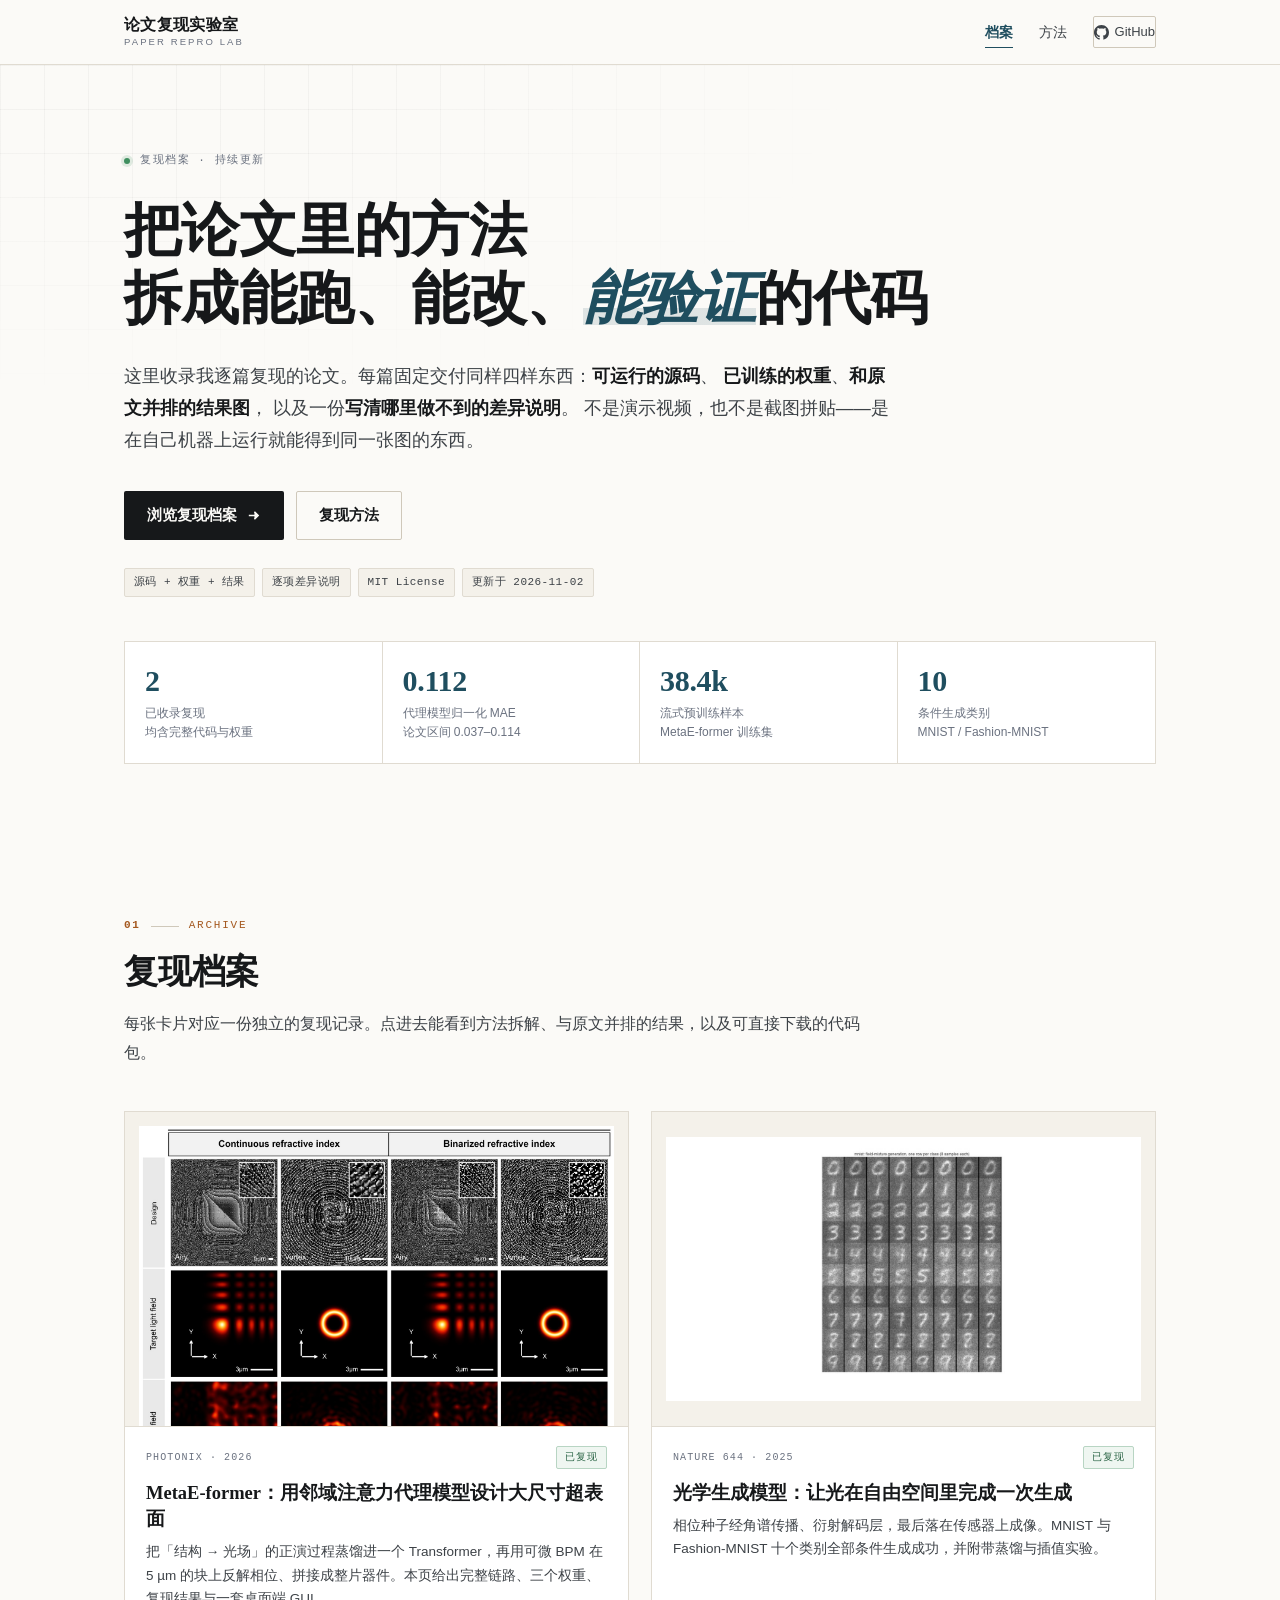
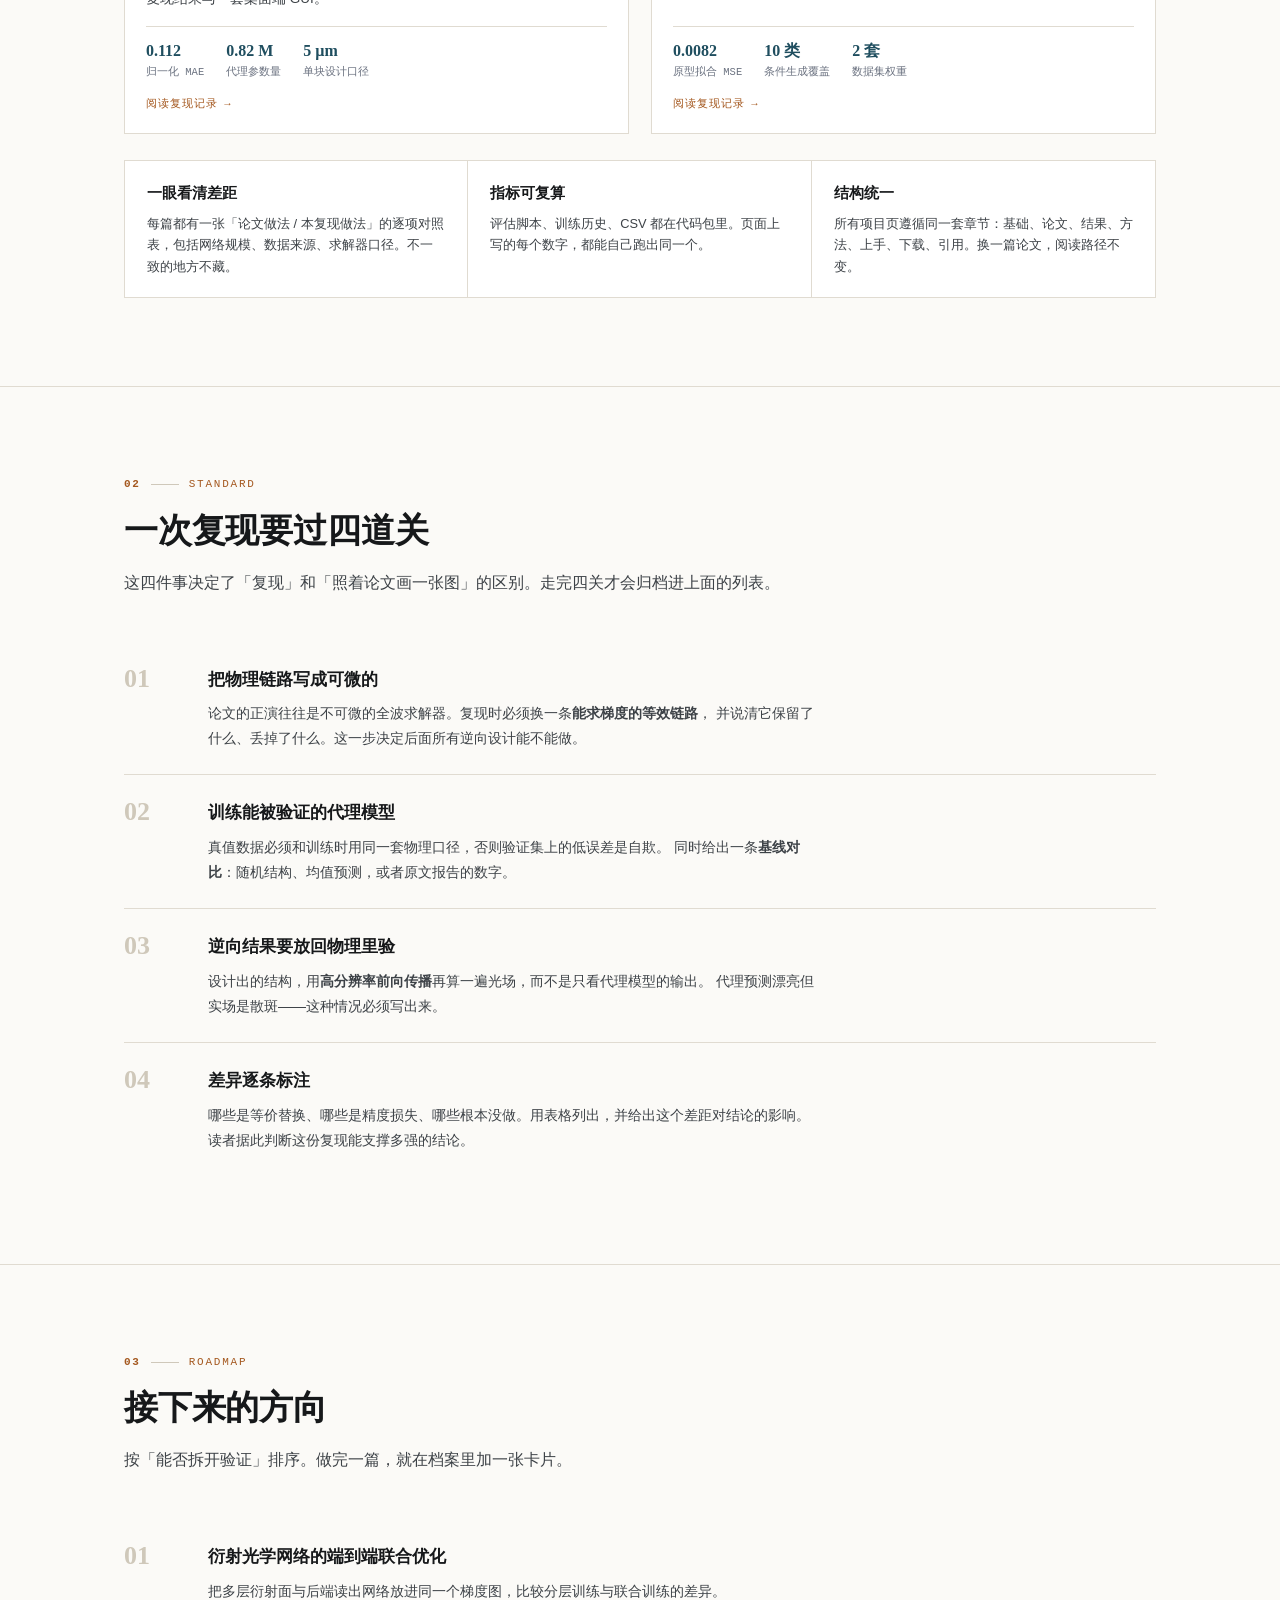
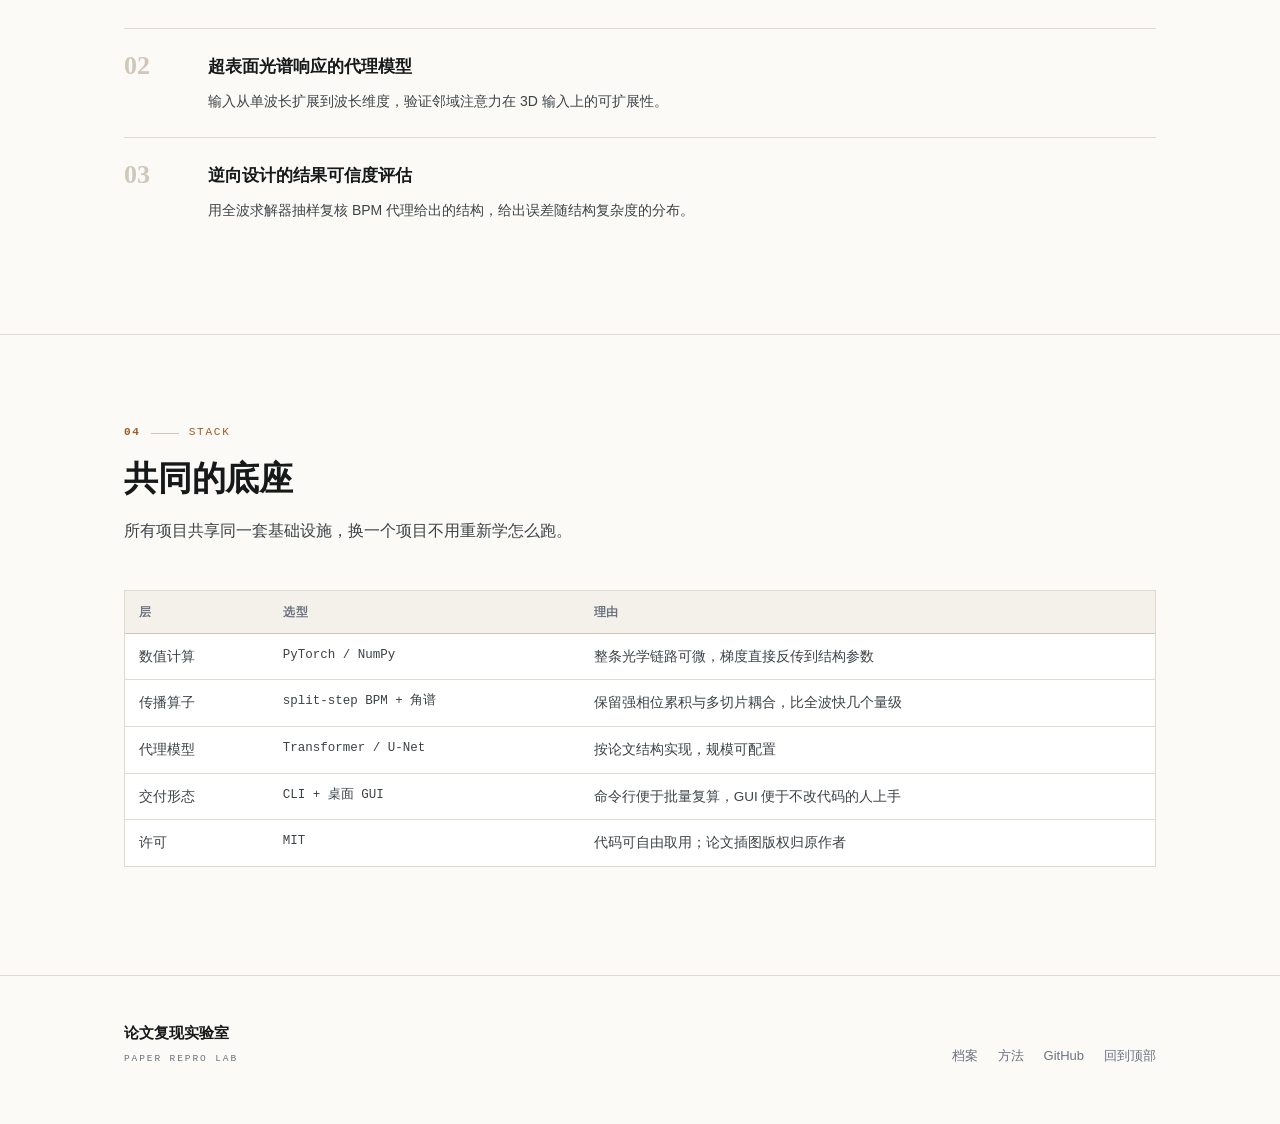
==== commit e7d670bc: "把站点维护规范从公开页移出，guide.html 改为面向读者的复现方法论 - guide.html 重写：保留六步流程，新增「三类典型失败」「怎么判断一份复现值不值得看」 - 删除原「站点结构 / " ====
--- a/docs/index.html
+++ b/docs/index.html
@@ -20,9 +20,8 @@
       <span class="en">Paper Repro Lab</span>
     </a>
     <div class="nav-links">
-      <a href="index.html#archive">档案</a>
+      <a href="index.html#archive" class="active">档案</a>
       <a href="guide.html">方法</a>
-      <a href="reproductions/_template.html">模板</a>
       <a class="nav-gh" href="https://github.com/Alice-P197" target="_blank" rel="noopener">
         <svg viewBox="0 0 16 16"><path d="M8 0C3.58 0 0 3.58 0 8c0 3.54 2.29 6.53 5.47 7.59.4.07.55-.17.55-.38 0-.19-.01-.82-.01-1.49-2.01.37-2.53-.49-2.69-.94-.09-.23-.48-.94-.82-1.13-.28-.15-.68-.52-.01-.53.63-.01 1.08.58 1.23.82.72 1.21 1.87.87 2.33.66.07-.52.28-.87.51-1.07-1.78-.2-3.64-.89-3.64-3.95 0-.87.31-1.59.82-2.15-.08-.2-.36-1.02.08-2.12 0 0 .67-.21 2.2.82.64-.18 1.32-.27 2-.27s1.36.09 2 .27c1.53-1.04 2.2-.82 2.2-.82.44 1.1.16 1.92.08 2.12.51.56.82 1.27.82 2.15 0 3.07-1.87 3.75-3.65 3.95.29.25.54.73.54 1.48 0 1.07-.01 1.93-.01 2.2 0 .21.15.46.55.38A8.01 8.01 0 0 0 16 8c0-4.42-3.58-8-8-8z"/></svg>
         GitHub
@@ -50,7 +49,6 @@
         <svg viewBox="0 0 16 16" fill="none" stroke="currentColor" stroke-width="1.6"><path d="M3 8h10m-4-4 4 4-4 4"/></svg>
       </a>
       <a class="btn btn-ghost" href="guide.html">复现方法</a>
-      <a class="btn btn-ghost" href="reproductions/_template.html">页面模板</a>
     </div>
     <div class="chips">
       <span class="chip">源码 + 权重 + 结果</span>
@@ -210,7 +208,6 @@
     <div class="foot-links">
       <a href="index.html#archive">档案</a>
       <a href="guide.html">方法</a>
-      <a href="reproductions/_template.html">模板</a>
       <a href="https://github.com/Alice-P197" target="_blank" rel="noopener">GitHub</a>
       <a href="#top">回到顶部</a>
     </div>
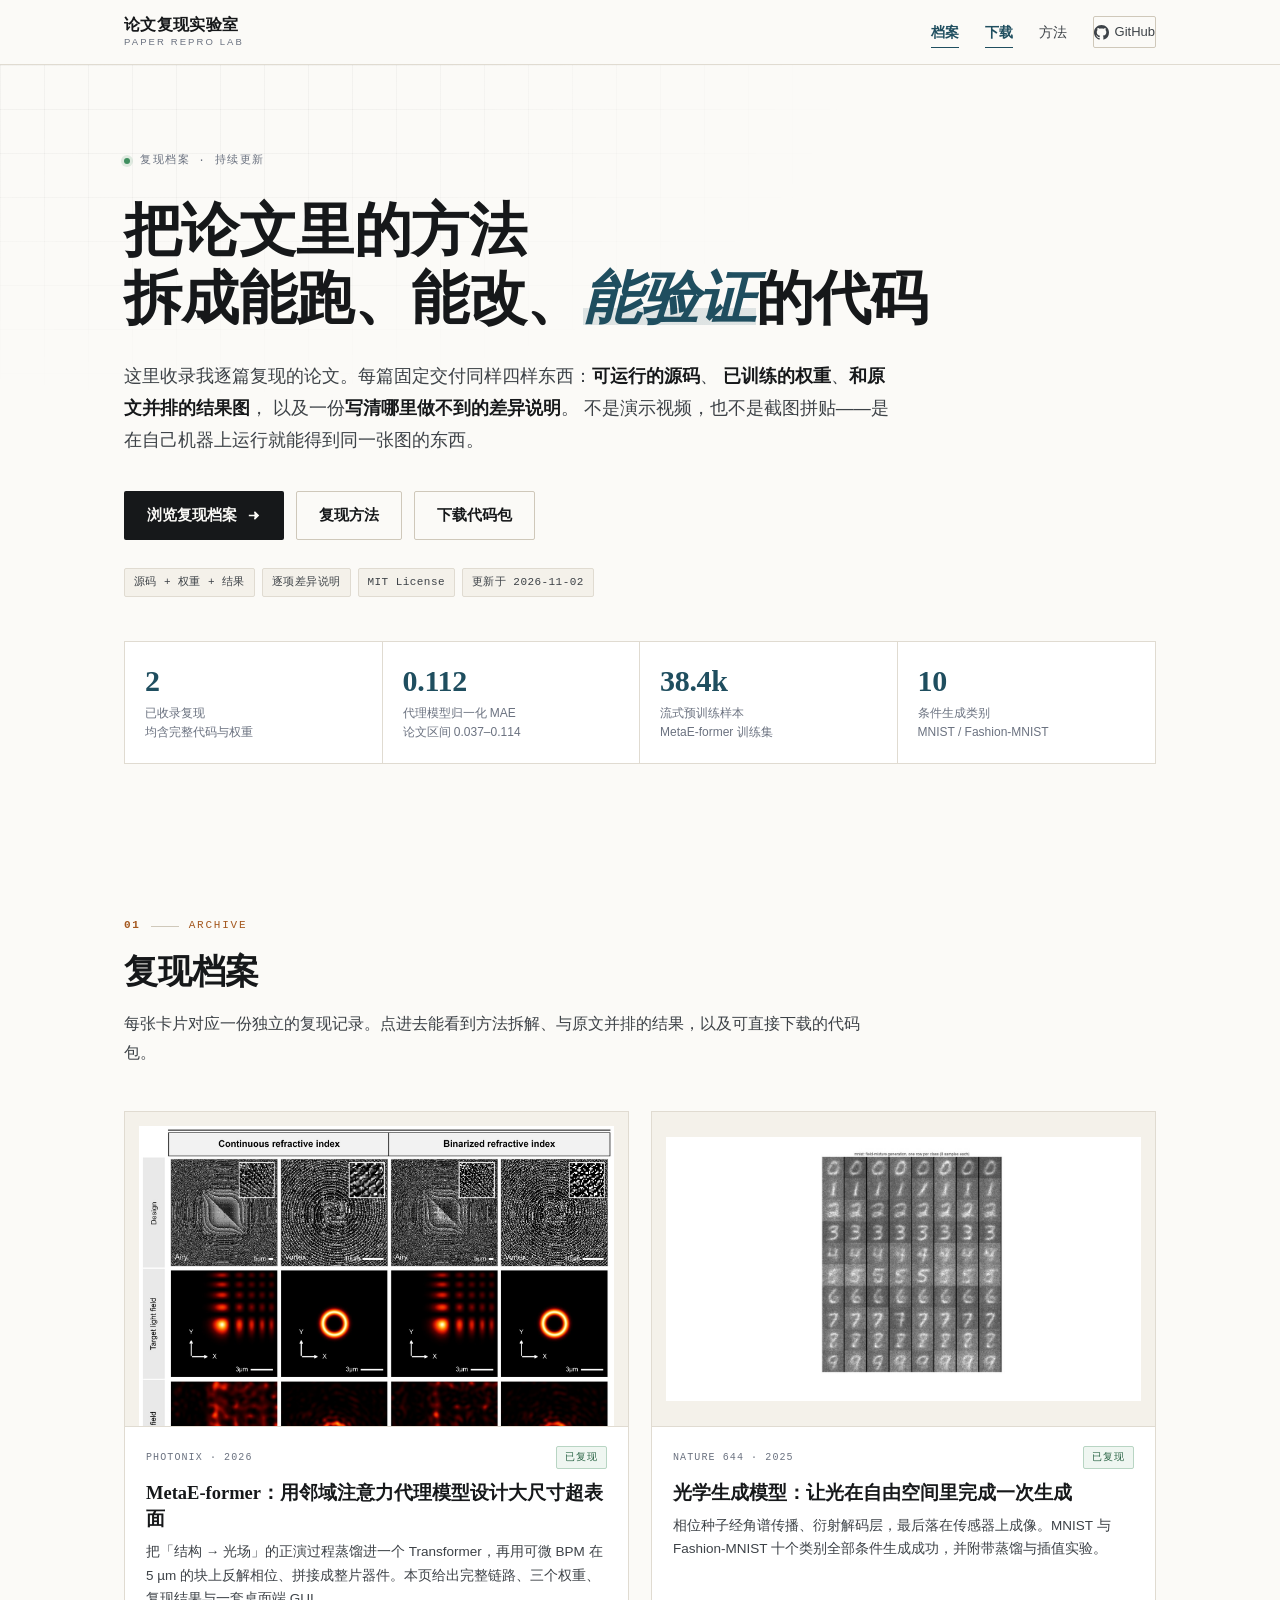
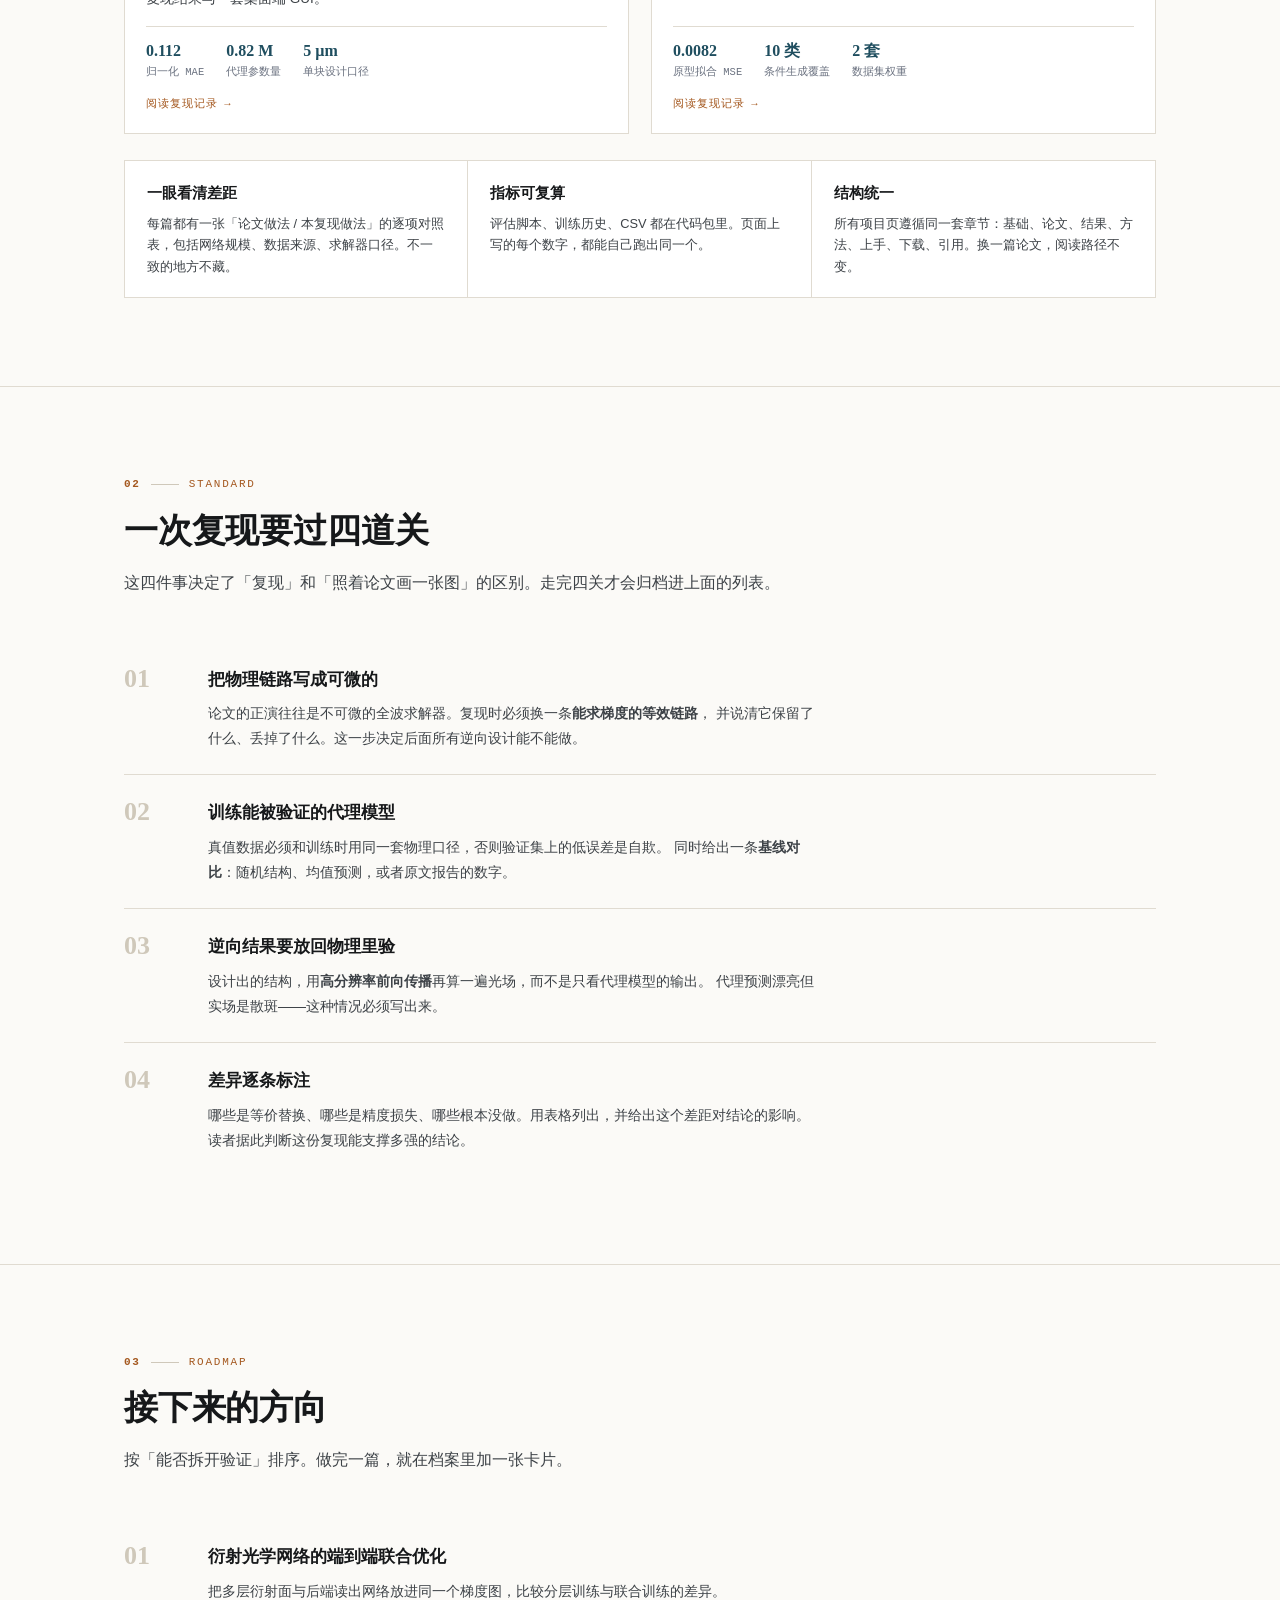
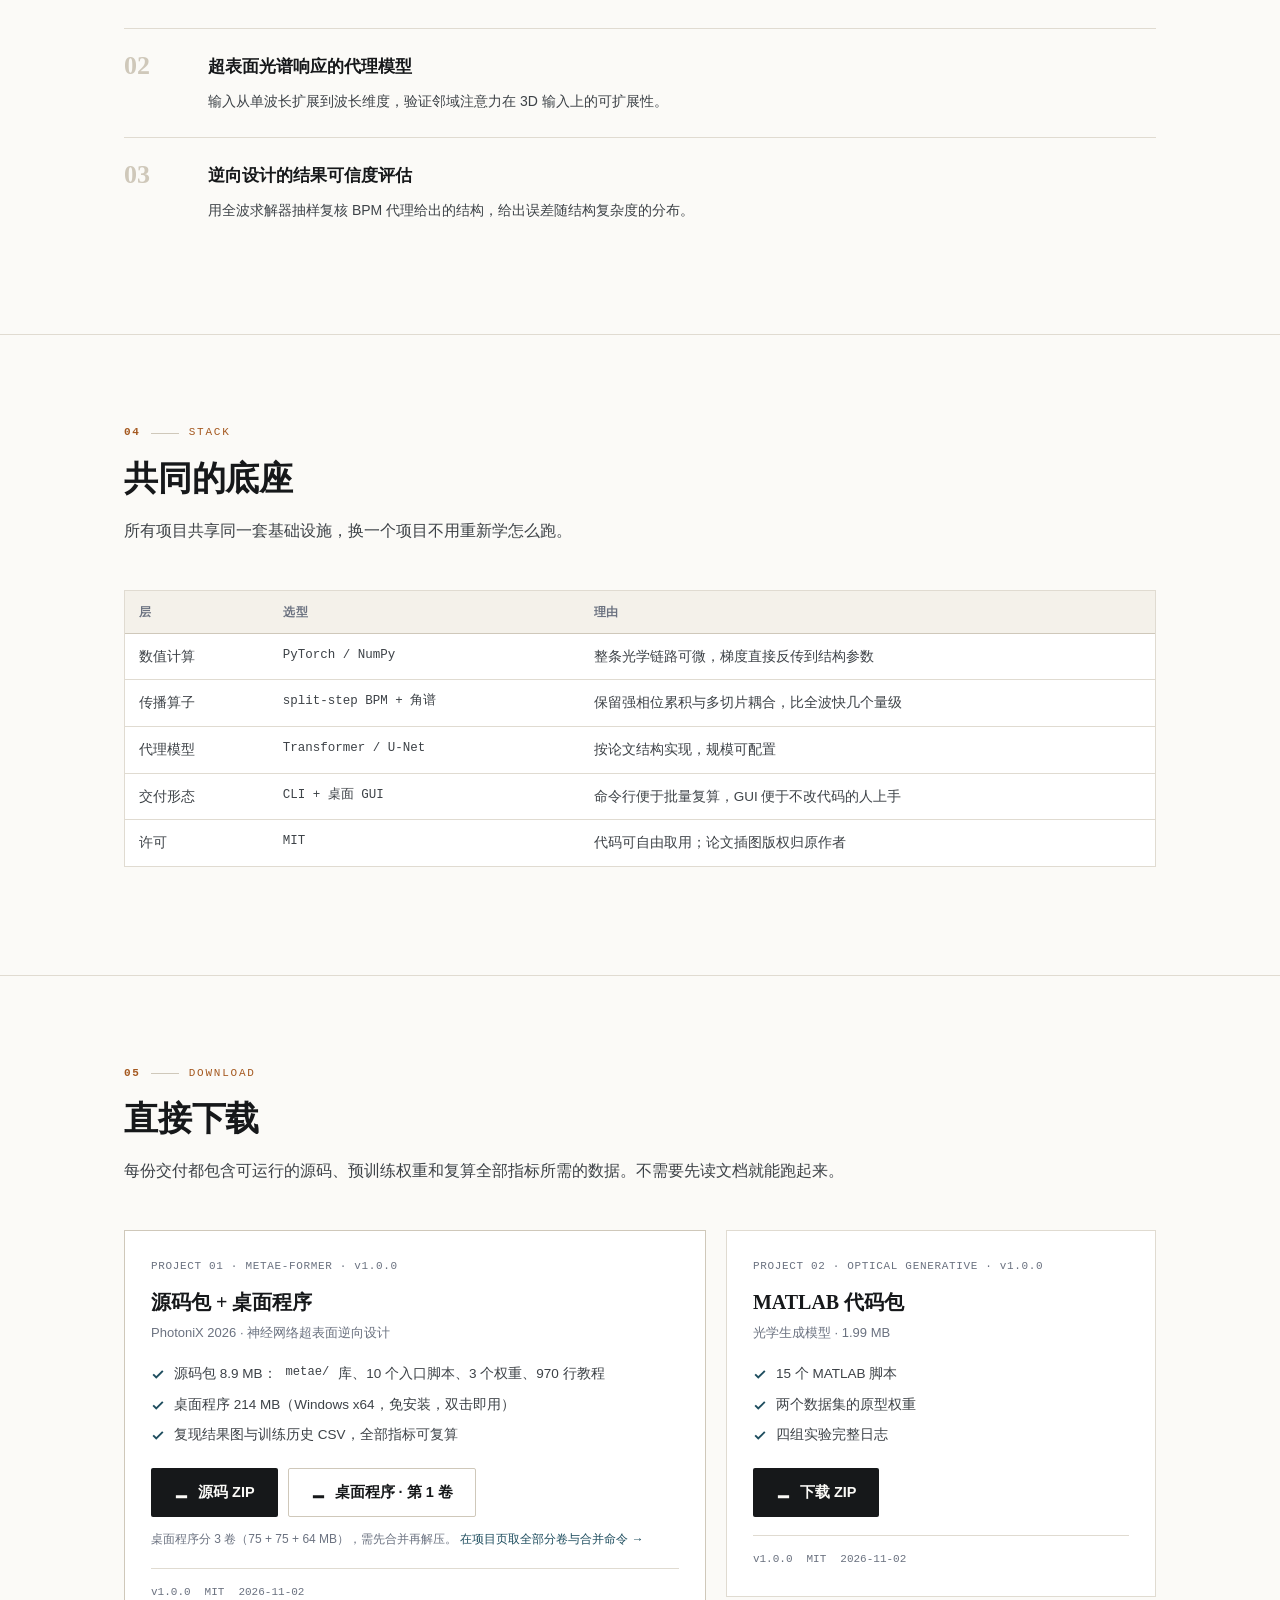
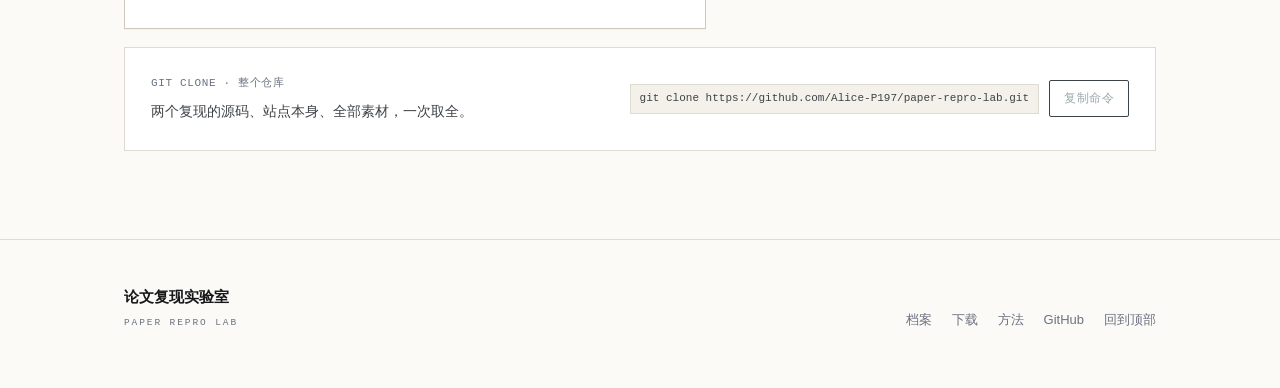
==== commit a1dbac38: "补回下载入口：首页新增下载区，GUI 免安装包上线，移除 PDF - 首页新增 05 下载章节：源码包 8.9MB + GUI 桌面程序（3 分卷 215MB）+ MATLAB 代码包，   导航与 " ====
--- a/docs/index.html
+++ b/docs/index.html
@@ -21,6 +21,7 @@
     </a>
     <div class="nav-links">
       <a href="index.html#archive" class="active">档案</a>
+      <a href="index.html#download">下载</a>
       <a href="guide.html">方法</a>
       <a class="nav-gh" href="https://github.com/Alice-P197" target="_blank" rel="noopener">
         <svg viewBox="0 0 16 16"><path d="M8 0C3.58 0 0 3.58 0 8c0 3.54 2.29 6.53 5.47 7.59.4.07.55-.17.55-.38 0-.19-.01-.82-.01-1.49-2.01.37-2.53-.49-2.69-.94-.09-.23-.48-.94-.82-1.13-.28-.15-.68-.52-.01-.53.63-.01 1.08.58 1.23.82.72 1.21 1.87.87 2.33.66.07-.52.28-.87.51-1.07-1.78-.2-3.64-.89-3.64-3.95 0-.87.31-1.59.82-2.15-.08-.2-.36-1.02.08-2.12 0 0 .67-.21 2.2.82.64-.18 1.32-.27 2-.27s1.36.09 2 .27c1.53-1.04 2.2-.82 2.2-.82.44 1.1.16 1.92.08 2.12.51.56.82 1.27.82 2.15 0 3.07-1.87 3.75-3.65 3.95.29.25.54.73.54 1.48 0 1.07-.01 1.93-.01 2.2 0 .21.15.46.55.38A8.01 8.01 0 0 0 16 8c0-4.42-3.58-8-8-8z"/></svg>
@@ -49,6 +50,7 @@
         <svg viewBox="0 0 16 16" fill="none" stroke="currentColor" stroke-width="1.6"><path d="M3 8h10m-4-4 4 4-4 4"/></svg>
       </a>
       <a class="btn btn-ghost" href="guide.html">复现方法</a>
+      <a class="btn btn-ghost" href="#download">下载代码包</a>
     </div>
     <div class="chips">
       <span class="chip">源码 + 权重 + 结果</span>
@@ -199,6 +201,72 @@
   </div>
 </section>
 
+<!-- ================= 05 DOWNLOAD ================= -->
+<section id="download">
+  <div class="wrap">
+    <div class="shead rv">
+      <div class="kicker"><span class="num">05</span><span class="bar"></span>Download</div>
+      <h2>直接下载</h2>
+      <p>每份交付都包含可运行的源码、预训练权重和复算全部指标所需的数据。不需要先读文档就能跑起来。</p>
+    </div>
+
+    <div class="dl-grid rv">
+      <div class="dl-card primary">
+        <div class="ver">PROJECT 01 · METAE-FORMER · v1.0.0</div>
+        <h3>源码包 + 桌面程序</h3>
+        <div class="sub">PhotoniX 2026 · 神经网络超表面逆向设计</div>
+        <ul class="checklist">
+          <li><svg viewBox="0 0 16 16"><path d="M2.5 8.5 6 12l7.5-7.5"/></svg>源码包 8.9 MB：<code>metae/</code> 库、10 个入口脚本、3 个权重、970 行教程</li>
+          <li><svg viewBox="0 0 16 16"><path d="M2.5 8.5 6 12l7.5-7.5"/></svg>桌面程序 214 MB（Windows x64，免安装，双击即用）</li>
+          <li><svg viewBox="0 0 16 16"><path d="M2.5 8.5 6 12l7.5-7.5"/></svg>复现结果图与训练历史 CSV，全部指标可复算</li>
+        </ul>
+        <div class="dl-actions" style="flex-wrap:wrap">
+          <a class="btn btn-primary" href="downloads/metae-former-v1.0.0.zip">
+            <svg viewBox="0 0 16 16"><path d="M8 1v9m0 0 3.5-3.5M8 10 4.5 6.5M2 11v3h12v-3"/></svg>源码 ZIP
+          </a>
+          <a class="btn btn-ghost" href="downloads/metae-gui-windows-x64-v1.0.0.zip.001">
+            <svg viewBox="0 0 16 16"><path d="M8 1v9m0 0 3.5-3.5M8 10 4.5 6.5M2 11v3h12v-3"/></svg>桌面程序 · 第 1 卷
+          </a>
+        </div>
+        <div style="font-size:12px;color:var(--muted);margin-top:12px;line-height:1.7">
+          桌面程序分 3 卷（75 + 75 + 64 MB），需先合并再解压。
+          <a href="reproductions/metae-former.html#download">在项目页取全部分卷与合并命令 →</a>
+        </div>
+        <div class="meta-row"><span>v1.0.0</span><span>MIT</span><span>2026-11-02</span></div>
+      </div>
+
+      <div class="dl-card">
+        <div class="ver">PROJECT 02 · OPTICAL GENERATIVE · v1.0.0</div>
+        <h3>MATLAB 代码包</h3>
+        <div class="sub">光学生成模型 · 1.99 MB</div>
+        <ul class="checklist">
+          <li><svg viewBox="0 0 16 16"><path d="M2.5 8.5 6 12l7.5-7.5"/></svg>15 个 MATLAB 脚本</li>
+          <li><svg viewBox="0 0 16 16"><path d="M2.5 8.5 6 12l7.5-7.5"/></svg>两个数据集的原型权重</li>
+          <li><svg viewBox="0 0 16 16"><path d="M2.5 8.5 6 12l7.5-7.5"/></svg>四组实验完整日志</li>
+        </ul>
+        <div class="dl-actions">
+          <a class="btn btn-primary" href="downloads/optical-generative-models-v1.0.0.zip">
+            <svg viewBox="0 0 16 16"><path d="M8 1v9m0 0 3.5-3.5M8 10 4.5 6.5M2 11v3h12v-3"/></svg>下载 ZIP
+          </a>
+        </div>
+        <div class="meta-row"><span>v1.0.0</span><span>MIT</span><span>2026-11-02</span></div>
+      </div>
+    </div>
+
+    <div class="dl-card rv" style="margin-top:18px;display:flex;gap:20px;align-items:center;justify-content:space-between;flex-wrap:wrap">
+      <div>
+        <div class="ver" style="margin-bottom:6px">GIT CLONE · 整个仓库</div>
+        <div style="font-size:14px;color:var(--ink-2)">两个复现的源码、站点本身、全部素材，一次取全。</div>
+      </div>
+      <div style="display:flex;gap:10px;align-items:center;flex-wrap:wrap">
+        <div class="pathline" style="font-size:11px">git clone https://github.com/Alice-P197/paper-repro-lab.git</div>
+        <button class="copybtn" style="padding:9px 14px;font-size:12px"
+          data-copy-text="git clone https://github.com/Alice-P197/paper-repro-lab.git">复制命令</button>
+      </div>
+    </div>
+  </div>
+</section>
+
 <footer>
   <div class="wrap foot-in">
     <div class="foot-brand">
@@ -207,6 +275,7 @@
     </div>
     <div class="foot-links">
       <a href="index.html#archive">档案</a>
+      <a href="index.html#download">下载</a>
       <a href="guide.html">方法</a>
       <a href="https://github.com/Alice-P197" target="_blank" rel="noopener">GitHub</a>
       <a href="#top">回到顶部</a>
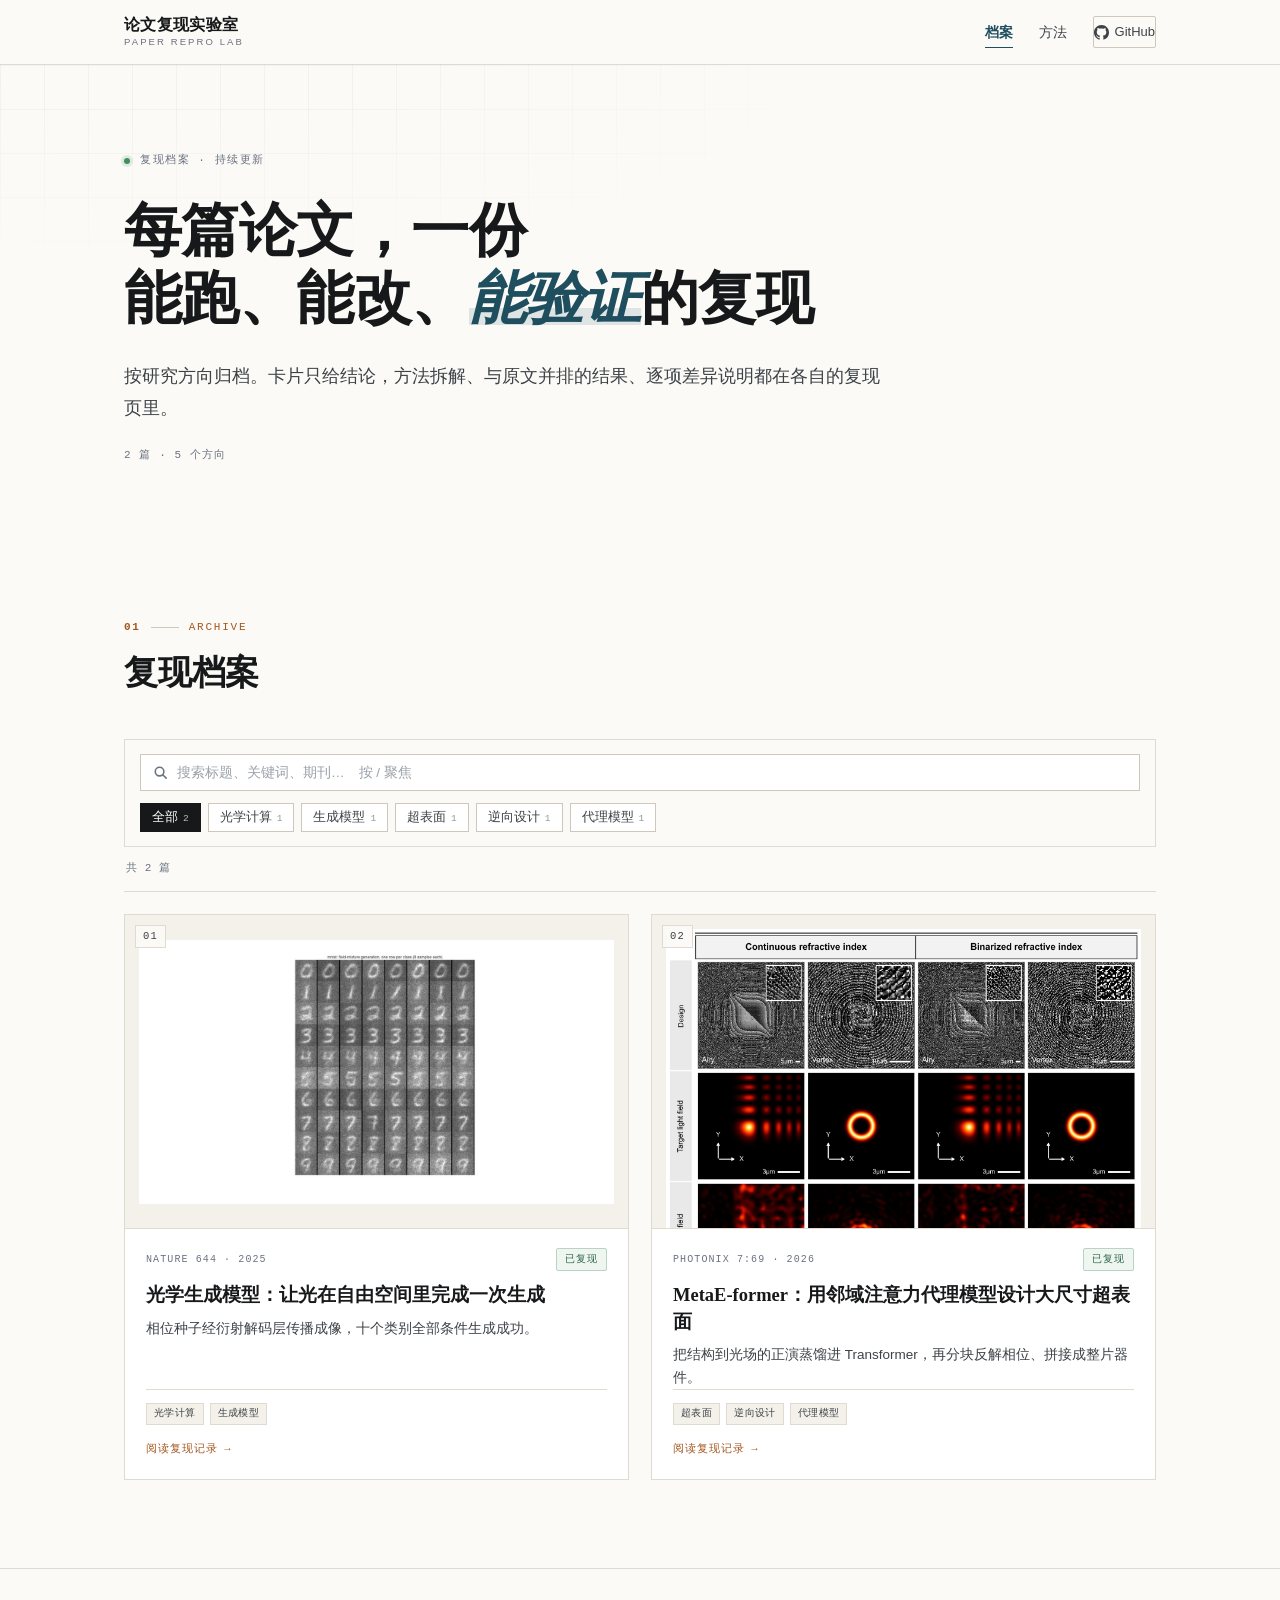
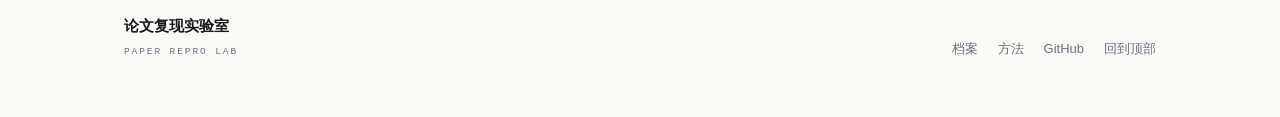
==== commit 16b7e6c8: "门户改为纯索引页：只放卡片 + 方向筛选 + 搜索，去掉下载与说明章节 - 首页删除统计条、四道关、路线图、技术栈、下载区五节，只留 hero 与档案列表 - 新增方向筛选与即时搜索：方向按钮由 CA" ====
--- a/docs/index.html
+++ b/docs/index.html
@@ -4,9 +4,9 @@
 <meta charset="UTF-8">
 <meta name="viewport" content="width=device-width, initial-scale=1.0">
 <title>论文复现实验室 · Paper Repro Lab</title>
-<meta name="description" content="把机器学习、计算成像与光学设计方向的论文拆成可运行、可修改、可验证的代码档案：源码、预训练权重、复现结果、逐项差异说明与上手教程。">
+<meta name="description" content="按研究方向归档的论文复现索引：光学计算、超表面、逆向设计、代理模型、计算成像等。每篇给出可运行源码、权重、与原文并排的结果，以及逐项差异说明。">
 <meta property="og:title" content="论文复现实验室 · Paper Repro Lab">
-<meta property="og:description" content="每篇论文一份可运行时档案：源码、权重、结果、差异说明。">
+<meta property="og:description" content="按方向归档的论文复现索引，每篇一份可运行档案。">
 <meta property="og:type" content="website">
 <link rel="icon" href="data:image/svg+xml,%3Csvg xmlns='http://www.w3.org/2000/svg' viewBox='0 0 32 32'%3E%3Crect width='32' height='32' fill='%2316181a'/%3E%3Cg fill='%23fbfaf7'%3E%3Crect x='5' y='18' width='4' height='9'/%3E%3Crect x='11' y='12' width='4' height='15'/%3E%3Crect x='17' y='6' width='4' height='21'/%3E%3Crect x='23' y='15' width='4' height='12'/%3E%3C/g%3E%3C/svg%3E">
 <link rel="stylesheet" href="assets/css/site.css">
@@ -21,7 +21,6 @@
     </a>
     <div class="nav-links">
       <a href="index.html#archive" class="active">档案</a>
-      <a href="index.html#download">下载</a>
       <a href="guide.html">方法</a>
       <a class="nav-gh" href="https://github.com/Alice-P197" target="_blank" rel="noopener">
         <svg viewBox="0 0 16 16"><path d="M8 0C3.58 0 0 3.58 0 8c0 3.54 2.29 6.53 5.47 7.59.4.07.55-.17.55-.38 0-.19-.01-.82-.01-1.49-2.01.37-2.53-.49-2.69-.94-.09-.23-.48-.94-.82-1.13-.28-.15-.68-.52-.01-.53.63-.01 1.08.58 1.23.82.72 1.21 1.87.87 2.33.66.07-.52.28-.87.51-1.07-1.78-.2-3.64-.89-3.64-3.95 0-.87.31-1.59.82-2.15-.08-.2-.36-1.02.08-2.12 0 0 .67-.21 2.2.82.64-.18 1.32-.27 2-.27s1.36.09 2 .27c1.53-1.04 2.2-.82 2.2-.82.44 1.1.16 1.92.08 2.12.51.56.82 1.27.82 2.15 0 3.07-1.87 3.75-3.65 3.95.29.25.54.73.54 1.48 0 1.07-.01 1.93-.01 2.2 0 .21.15.46.55.38A8.01 8.01 0 0 0 16 8c0-4.42-3.58-8-8-8z"/></svg>
@@ -37,46 +36,11 @@
       <span class="dot"></span>
       复现档案 · 持续更新
     </div>
-    <h1>把论文里的方法<br>拆成能跑、能改、<em>能验证</em>的代码</h1>
+    <h1>每篇论文，一份<br>能跑、能改、<em>能验证</em>的复现</h1>
     <p class="lede">
-      这里收录我逐篇复现的论文。每篇固定交付同样四样东西：<strong>可运行的源码</strong>、
-      <strong>已训练的权重</strong>、<strong>和原文并排的结果图</strong>，
-      以及一份<strong>写清哪里做不到的差异说明</strong>。
-      不是演示视频，也不是截图拼贴——是在自己机器上运行就能得到同一张图的东西。
+      按研究方向归档。卡片只给结论，方法拆解、与原文并排的结果、逐项差异说明都在各自的复现页里。
     </p>
-    <div class="cta">
-      <a class="btn btn-primary" href="#archive">
-        浏览复现档案
-        <svg viewBox="0 0 16 16" fill="none" stroke="currentColor" stroke-width="1.6"><path d="M3 8h10m-4-4 4 4-4 4"/></svg>
-      </a>
-      <a class="btn btn-ghost" href="guide.html">复现方法</a>
-      <a class="btn btn-ghost" href="#download">下载代码包</a>
-    </div>
-    <div class="chips">
-      <span class="chip">源码 + 权重 + 结果</span>
-      <span class="chip">逐项差异说明</span>
-      <span class="chip">MIT License</span>
-      <span class="chip">更新于 2026-11-02</span>
-    </div>
-
-    <div class="stats">
-      <div class="stat">
-        <div class="n" data-count="2">0</div>
-        <div class="k">已收录复现<br>均含完整代码与权重</div>
-      </div>
-      <div class="stat">
-        <div class="n" data-count="0.112" data-dec="3">0</div>
-        <div class="k">代理模型归一化 MAE<br>论文区间 0.037–0.114</div>
-      </div>
-      <div class="stat">
-        <div class="n" data-count="38.4" data-suffix="k" data-dec="1">0</div>
-        <div class="k">流式预训练样本<br>MetaE-former 训练集</div>
-      </div>
-      <div class="stat">
-        <div class="n" data-count="10">0</div>
-        <div class="k">条件生成类别<br>MNIST / Fashion-MNIST</div>
-      </div>
-    </div>
+    <div class="meta-line" id="metaline">2 篇 · 5 个方向</div>
   </div>
 </header>
 
@@ -86,183 +50,37 @@
     <div class="shead rv">
       <div class="kicker"><span class="num">01</span><span class="bar"></span>Archive</div>
       <h2>复现档案</h2>
-      <p>每张卡片对应一份独立的复现记录。点进去能看到方法拆解、与原文并排的结果，以及可直接下载的代码包。</p>
     </div>
 
-    <div class="pgrid rv" id="pgrid">
+    <div class="toolbar rv">
+      <label class="searchbox">
+        <svg viewBox="0 0 16 16" aria-hidden="true"><circle cx="7" cy="7" r="4.6"/><path d="M10.4 10.4 14 14"/></svg>
+        <input id="q" type="search" placeholder="搜索标题、关键词、期刊…　按 / 聚焦" aria-label="搜索复现档案" autocomplete="off">
+      </label>
+      <div class="catbar" id="cats" role="group" aria-label="按研究方向筛选"></div>
+    </div>
+
+    <div class="resultbar rv">
+      <span id="count"></span>
+      <button class="reset" id="reset" type="button" hidden>清除筛选</button>
+    </div>
+
+    <div class="pgrid" id="pgrid">
       <noscript>
-        <a class="pcard" href="reproductions/metae-former.html">
-          <div class="body"><h3>MetaE-former：用邻域注意力代理模型设计大尺寸超表面</h3>
-          <p class="sum">PhotoniX 2026 · 已复现</p></div>
-        </a>
         <a class="pcard" href="reproductions/optical-generative-models.html">
           <div class="body"><h3>光学生成模型：让光在自由空间里完成一次生成</h3>
           <p class="sum">Nature 644 · 2025 · 已复现</p></div>
         </a>
+        <a class="pcard" href="reproductions/metae-former.html">
+          <div class="body"><h3>MetaE-former：用邻域注意力代理模型设计大尺寸超表面</h3>
+          <p class="sum">PhotoniX 7:69 · 2026 · 已复现</p></div>
+        </a>
       </noscript>
     </div>
 
-    <div class="band rv" style="margin-top:26px">
-      <div>
-        <h4>一眼看清差距</h4>
-        <p>每篇都有一张「论文做法 / 本复现做法」的逐项对照表，包括网络规模、数据来源、求解器口径。不一致的地方不藏。</p>
-      </div>
-      <div>
-        <h4>指标可复算</h4>
-        <p>评估脚本、训练历史、CSV 都在代码包里。页面上写的每个数字，都能自己跑出同一个。</p>
-      </div>
-      <div>
-        <h4>结构统一</h4>
-        <p>所有项目页遵循同一套章节：基础、论文、结果、方法、上手、下载、引用。换一篇论文，阅读路径不变。</p>
-      </div>
-    </div>
-  </div>
-</section>
-
-<!-- ================= 02 STANDARD ================= -->
-<section id="standard">
-  <div class="wrap">
-    <div class="shead rv">
-      <div class="kicker"><span class="num">02</span><span class="bar"></span>Standard</div>
-      <h2>一次复现要过四道关</h2>
-      <p>这四件事决定了「复现」和「照着论文画一张图」的区别。走完四关才会归档进上面的列表。</p>
-    </div>
-
-    <div class="rv">
-      <div class="step">
-        <div class="num">01</div>
-        <div>
-          <h4>把物理链路写成可微的</h4>
-          <p>论文的正演往往是不可微的全波求解器。复现时必须换一条<strong>能求梯度的等效链路</strong>，
-          并说清它保留了什么、丢掉了什么。这一步决定后面所有逆向设计能不能做。</p>
-        </div>
-      </div>
-      <div class="step">
-        <div class="num">02</div>
-        <div>
-          <h4>训练能被验证的代理模型</h4>
-          <p>真值数据必须和训练时用同一套物理口径，否则验证集上的低误差是自欺。
-          同时给出一条<strong>基线对比</strong>：随机结构、均值预测，或者原文报告的数字。</p>
-        </div>
-      </div>
-      <div class="step">
-        <div class="num">03</div>
-        <div>
-          <h4>逆向结果要放回物理里验</h4>
-          <p>设计出的结构，用<strong>高分辨率前向传播</strong>再算一遍光场，而不是只看代理模型的输出。
-          代理预测漂亮但实场是散斑——这种情况必须写出来。</p>
-        </div>
-      </div>
-      <div class="step">
-        <div class="num">04</div>
-        <div>
-          <h4>差异逐条标注</h4>
-          <p>哪些是等价替换、哪些是精度损失、哪些根本没做。用表格列出，并给出这个差距对结论的影响。
-          读者据此判断这份复现能支撑多强的结论。</p>
-        </div>
-      </div>
-    </div>
-  </div>
-</section>
-
-<!-- ================= 03 ROADMAP ================= -->
-<section id="roadmap">
-  <div class="wrap">
-    <div class="shead rv">
-      <div class="kicker"><span class="num">03</span><span class="bar"></span>Roadmap</div>
-      <h2>接下来的方向</h2>
-      <p>按「能否拆开验证」排序。做完一篇，就在档案里加一张卡片。</p>
-    </div>
-    <div class="rv" id="roadmap-list"></div>
-  </div>
-</section>
-
-<!-- ================= 04 STACK ================= -->
-<section id="stack">
-  <div class="wrap">
-    <div class="shead rv">
-      <div class="kicker"><span class="num">04</span><span class="bar"></span>Stack</div>
-      <h2>共同的底座</h2>
-      <p>所有项目共享同一套基础设施，换一个项目不用重新学怎么跑。</p>
-    </div>
-
-    <div class="tbl-wrap rv">
-      <table>
-        <thead><tr><th>层</th><th>选型</th><th>理由</th></tr></thead>
-        <tbody>
-          <tr><td>数值计算</td><td class="mono">PyTorch / NumPy</td><td>整条光学链路可微，梯度直接反传到结构参数</td></tr>
-          <tr><td>传播算子</td><td class="mono">split-step BPM + 角谱</td><td>保留强相位累积与多切片耦合，比全波快几个量级</td></tr>
-          <tr><td>代理模型</td><td class="mono">Transformer / U-Net</td><td>按论文结构实现，规模可配置</td></tr>
-          <tr><td>交付形态</td><td class="mono">CLI + 桌面 GUI</td><td>命令行便于批量复算，GUI 便于不改代码的人上手</td></tr>
-          <tr><td>许可</td><td class="mono">MIT</td><td>代码可自由取用；论文插图版权归原作者</td></tr>
-        </tbody>
-      </table>
-    </div>
-  </div>
-</section>
-
-<!-- ================= 05 DOWNLOAD ================= -->
-<section id="download">
-  <div class="wrap">
-    <div class="shead rv">
-      <div class="kicker"><span class="num">05</span><span class="bar"></span>Download</div>
-      <h2>直接下载</h2>
-      <p>每份交付都包含可运行的源码、预训练权重和复算全部指标所需的数据。不需要先读文档就能跑起来。</p>
-    </div>
-
-    <div class="dl-grid rv">
-      <div class="dl-card primary">
-        <div class="ver">PROJECT 01 · METAE-FORMER · v1.0.0</div>
-        <h3>源码包 + 桌面程序</h3>
-        <div class="sub">PhotoniX 2026 · 神经网络超表面逆向设计</div>
-        <ul class="checklist">
-          <li><svg viewBox="0 0 16 16"><path d="M2.5 8.5 6 12l7.5-7.5"/></svg>源码包 8.9 MB：<code>metae/</code> 库、10 个入口脚本、3 个权重、970 行教程</li>
-          <li><svg viewBox="0 0 16 16"><path d="M2.5 8.5 6 12l7.5-7.5"/></svg>桌面程序 214 MB（Windows x64，免安装，双击即用）</li>
-          <li><svg viewBox="0 0 16 16"><path d="M2.5 8.5 6 12l7.5-7.5"/></svg>复现结果图与训练历史 CSV，全部指标可复算</li>
-        </ul>
-        <div class="dl-actions" style="flex-wrap:wrap">
-          <a class="btn btn-primary" href="downloads/metae-former-v1.0.0.zip">
-            <svg viewBox="0 0 16 16"><path d="M8 1v9m0 0 3.5-3.5M8 10 4.5 6.5M2 11v3h12v-3"/></svg>源码 ZIP
-          </a>
-          <a class="btn btn-ghost" href="downloads/metae-gui-windows-x64-v1.0.0.zip.001">
-            <svg viewBox="0 0 16 16"><path d="M8 1v9m0 0 3.5-3.5M8 10 4.5 6.5M2 11v3h12v-3"/></svg>桌面程序 · 第 1 卷
-          </a>
-        </div>
-        <div style="font-size:12px;color:var(--muted);margin-top:12px;line-height:1.7">
-          桌面程序分 3 卷（75 + 75 + 64 MB），需先合并再解压。
-          <a href="reproductions/metae-former.html#download">在项目页取全部分卷与合并命令 →</a>
-        </div>
-        <div class="meta-row"><span>v1.0.0</span><span>MIT</span><span>2026-11-02</span></div>
-      </div>
-
-      <div class="dl-card">
-        <div class="ver">PROJECT 02 · OPTICAL GENERATIVE · v1.0.0</div>
-        <h3>MATLAB 代码包</h3>
-        <div class="sub">光学生成模型 · 1.99 MB</div>
-        <ul class="checklist">
-          <li><svg viewBox="0 0 16 16"><path d="M2.5 8.5 6 12l7.5-7.5"/></svg>15 个 MATLAB 脚本</li>
-          <li><svg viewBox="0 0 16 16"><path d="M2.5 8.5 6 12l7.5-7.5"/></svg>两个数据集的原型权重</li>
-          <li><svg viewBox="0 0 16 16"><path d="M2.5 8.5 6 12l7.5-7.5"/></svg>四组实验完整日志</li>
-        </ul>
-        <div class="dl-actions">
-          <a class="btn btn-primary" href="downloads/optical-generative-models-v1.0.0.zip">
-            <svg viewBox="0 0 16 16"><path d="M8 1v9m0 0 3.5-3.5M8 10 4.5 6.5M2 11v3h12v-3"/></svg>下载 ZIP
-          </a>
-        </div>
-        <div class="meta-row"><span>v1.0.0</span><span>MIT</span><span>2026-11-02</span></div>
-      </div>
-    </div>
-
-    <div class="dl-card rv" style="margin-top:18px;display:flex;gap:20px;align-items:center;justify-content:space-between;flex-wrap:wrap">
-      <div>
-        <div class="ver" style="margin-bottom:6px">GIT CLONE · 整个仓库</div>
-        <div style="font-size:14px;color:var(--ink-2)">两个复现的源码、站点本身、全部素材，一次取全。</div>
-      </div>
-      <div style="display:flex;gap:10px;align-items:center;flex-wrap:wrap">
-        <div class="pathline" style="font-size:11px">git clone https://github.com/Alice-P197/paper-repro-lab.git</div>
-        <button class="copybtn" style="padding:9px 14px;font-size:12px"
-          data-copy-text="git clone https://github.com/Alice-P197/paper-repro-lab.git">复制命令</button>
-      </div>
+    <div class="empty" id="empty" hidden>
+      <p class="t">没有匹配的条目</p>
+      <p class="d">换个关键词，或者点「全部」回到完整列表。</p>
     </div>
   </div>
 </section>
@@ -275,7 +93,6 @@
     </div>
     <div class="foot-links">
       <a href="index.html#archive">档案</a>
-      <a href="index.html#download">下载</a>
       <a href="guide.html">方法</a>
       <a href="https://github.com/Alice-P197" target="_blank" rel="noopener">GitHub</a>
       <a href="#top">回到顶部</a>
--- a/docs/assets/css/site.css
+++ b/docs/assets/css/site.css
@@ -92,8 +92,12 @@
   background-size:100% .30em;
   background-position:0 88%;
 }
-.lede{font-size:17.5px;line-height:1.85;color:var(--ink-2);max-width:44em;margin-bottom:34px}
+.lede{font-size:17.5px;line-height:1.85;color:var(--ink-2);max-width:44em;margin-bottom:22px}
 .lede strong{color:var(--ink);font-weight:600}
+.meta-line{
+  font-family:var(--mono);font-size:11px;letter-spacing:.1em;
+  text-transform:uppercase;color:var(--muted);
+}
 
 .cta{display:flex;flex-wrap:wrap;gap:12px;margin-bottom:28px}
 .btn{
@@ -405,6 +409,72 @@
   transition:gap .2s ease;
 }
 .pcard:hover .go{gap:11px}
+.pcard .cover{position:relative}
+.pcard .pno{
+  position:absolute;top:10px;left:10px;
+  font-family:var(--mono);font-size:10.5px;letter-spacing:.12em;
+  color:var(--ink-2);background:rgba(251,250,247,.94);
+  border:1px solid var(--line);padding:2px 7px;line-height:1.6;
+}
+.pcard .cats{
+  display:flex;flex-wrap:wrap;gap:6px;margin-top:auto;
+  padding-top:13px;border-top:1px solid var(--line);
+}
+.pcard .cats span{
+  font-family:var(--mono);font-size:10px;letter-spacing:.04em;
+  color:var(--ink-2);background:var(--paper-2);border:1px solid var(--line);
+  padding:2px 7px;line-height:1.6;
+}
+.pcard .sum{margin-bottom:0}
+
+/* ---------- archive toolbar：搜索 + 方向筛选 ---------- */
+.toolbar{
+  position:sticky;top:64px;z-index:80;
+  background:rgba(251,250,247,.96);backdrop-filter:saturate(160%) blur(8px);
+  border:1px solid var(--line);padding:14px 15px;
+  display:flex;flex-direction:column;gap:12px;
+}
+.searchbox{
+  display:flex;align-items:center;gap:9px;cursor:text;
+  border:1px solid var(--line-2);background:#fff;padding:8px 12px;
+  transition:border-color .16s,box-shadow .16s;
+}
+.searchbox:focus-within{border-color:var(--teal);box-shadow:0 0 0 3px rgba(31,78,95,.08)}
+.searchbox svg{width:15px;height:15px;flex:0 0 auto;fill:none;stroke:var(--muted);stroke-width:1.7;stroke-linecap:round}
+.searchbox input{
+  flex:1;min-width:0;border:none;outline:none;background:none;padding:2px 0;
+  font-family:var(--sans);font-size:13.5px;color:var(--ink);
+}
+.searchbox input::placeholder{color:#9aa0a8}
+.searchbox input::-webkit-search-cancel-button{-webkit-appearance:none;appearance:none}
+.catbar{display:flex;flex-wrap:wrap;gap:7px}
+.catbtn{
+  display:inline-flex;align-items:baseline;gap:5px;cursor:pointer;
+  font-family:var(--sans);font-size:12.5px;line-height:1.5;color:var(--ink-2);
+  background:#fff;border:1px solid var(--line-2);padding:4px 11px;
+  transition:border-color .16s,color .16s,background .16s;
+}
+.catbtn sup{font-family:var(--mono);font-size:9.5px;opacity:.55;top:-.2em}
+.catbtn:hover{border-color:var(--teal);color:var(--teal)}
+.catbtn.on{background:var(--ink);border-color:var(--ink);color:#fff}
+.catbtn.on sup{opacity:.7}
+.resultbar{
+  display:flex;align-items:center;justify-content:space-between;gap:14px;
+  padding:12px 2px 13px;border-bottom:1px solid var(--line);margin-bottom:22px;
+}
+#count{font-family:var(--mono);font-size:11px;letter-spacing:.05em;color:var(--muted)}
+.reset{
+  font-family:var(--mono);font-size:11px;letter-spacing:.05em;color:var(--ochre);
+  background:none;border:none;cursor:pointer;padding:2px 0;
+  border-bottom:1px dotted var(--ochre);
+}
+.reset:hover{color:var(--teal);border-color:var(--teal)}
+.empty{
+  border:1px dashed var(--line-2);background:#fff;
+  padding:52px 24px;text-align:center;margin-top:4px;
+}
+.empty .t{font-family:var(--serif);font-size:16px;font-weight:700;margin-bottom:7px}
+.empty .d{font-size:13px;color:var(--muted)}
 
 /* ---------- intro band (门户首屏下方说明条) ---------- */
 .band{
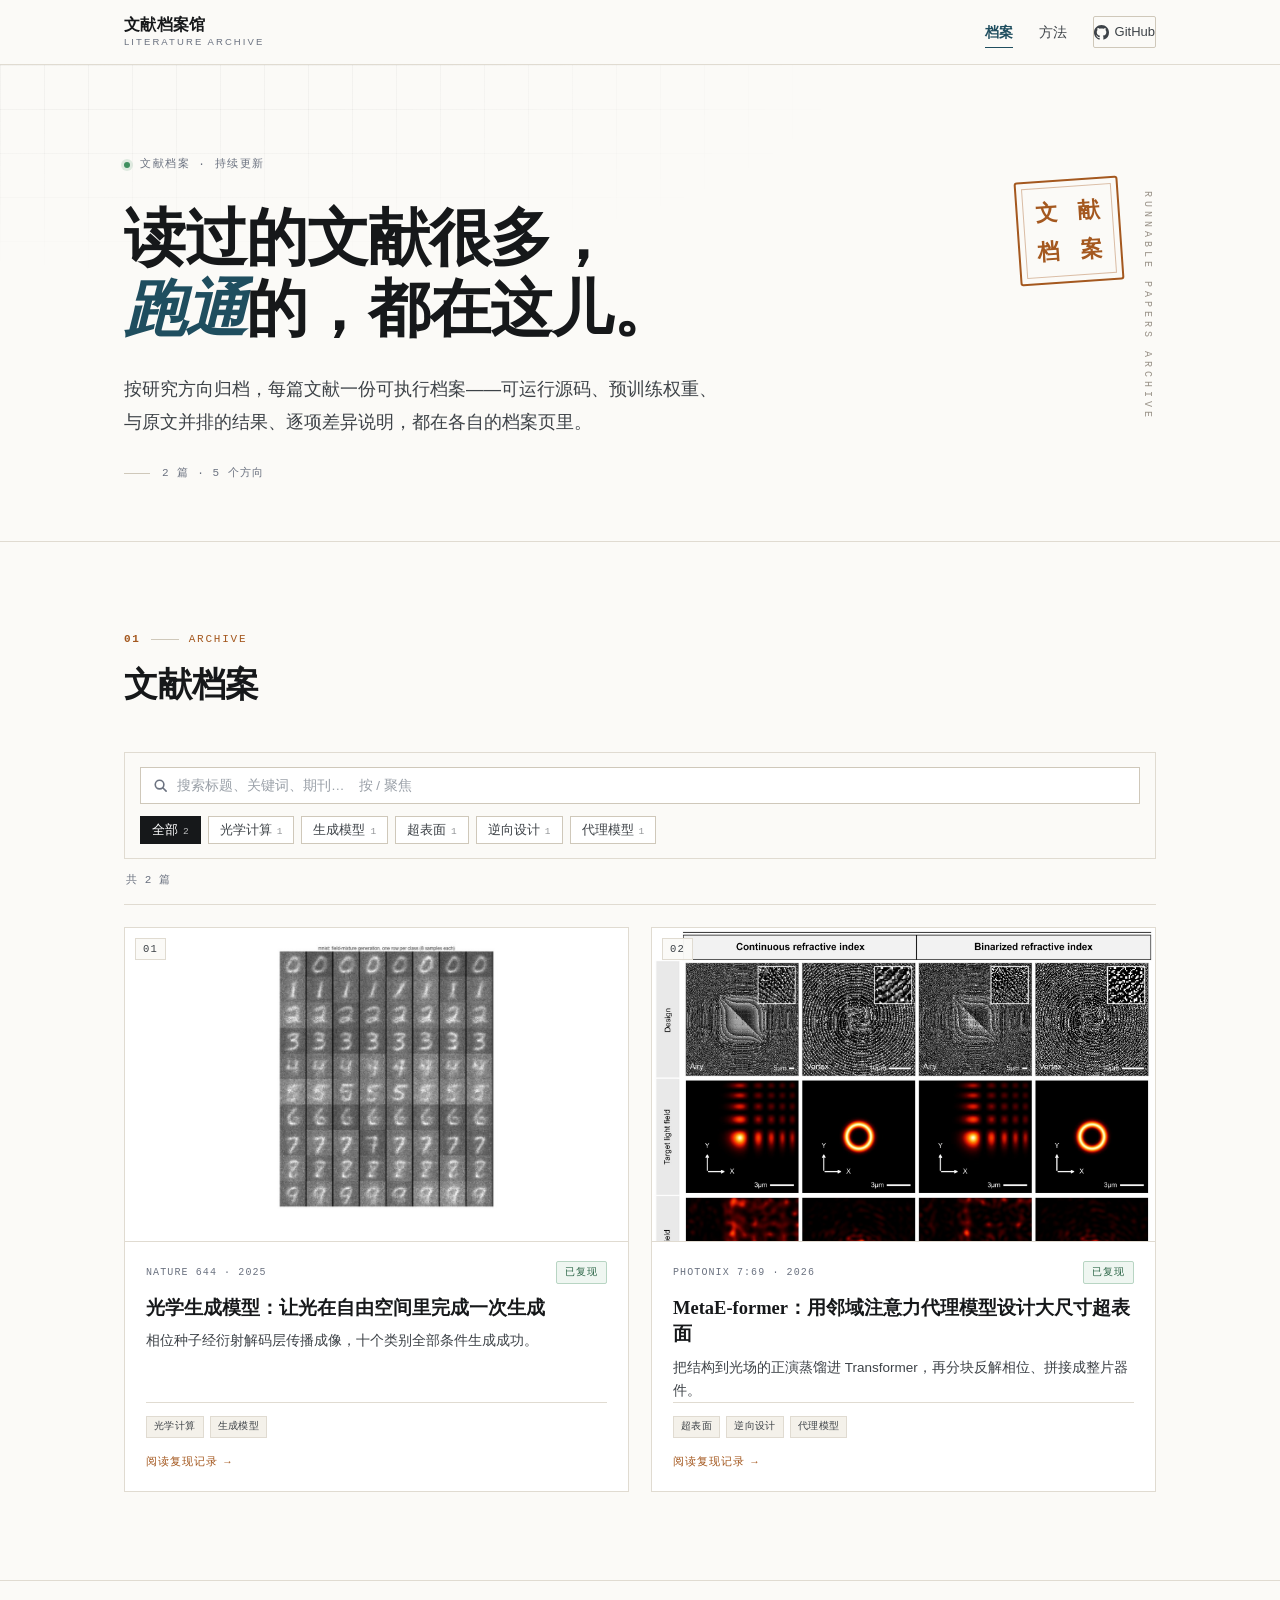
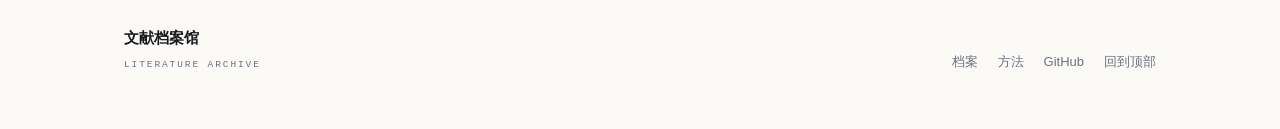
==== commit fe233134: "改名文献档案馆，重做首页 hero：新 Slogan、馆藏印章、竖排英文、卡片封面铺满" ====
--- a/docs/index.html
+++ b/docs/index.html
@@ -3,10 +3,10 @@
 <head>
 <meta charset="UTF-8">
 <meta name="viewport" content="width=device-width, initial-scale=1.0">
-<title>论文复现实验室 · Paper Repro Lab</title>
-<meta name="description" content="按研究方向归档的论文复现索引：光学计算、超表面、逆向设计、代理模型、计算成像等。每篇给出可运行源码、权重、与原文并排的结果，以及逐项差异说明。">
-<meta property="og:title" content="论文复现实验室 · Paper Repro Lab">
-<meta property="og:description" content="按方向归档的论文复现索引，每篇一份可运行档案。">
+<title>文献档案馆 · Literature Archive</title>
+<meta name="description" content="按研究方向归档的文献档案：光学计算、超表面、逆向设计、代理模型、计算成像等。每篇给出可运行源码、权重、与原文并排的结果，以及逐项差异说明。">
+<meta property="og:title" content="文献档案馆 · Literature Archive">
+<meta property="og:description" content="读过的文献很多，跑通的都在这儿。每篇一份可执行档案。">
 <meta property="og:type" content="website">
 <link rel="icon" href="data:image/svg+xml,%3Csvg xmlns='http://www.w3.org/2000/svg' viewBox='0 0 32 32'%3E%3Crect width='32' height='32' fill='%2316181a'/%3E%3Cg fill='%23fbfaf7'%3E%3Crect x='5' y='18' width='4' height='9'/%3E%3Crect x='11' y='12' width='4' height='15'/%3E%3Crect x='17' y='6' width='4' height='21'/%3E%3Crect x='23' y='15' width='4' height='12'/%3E%3C/g%3E%3C/svg%3E">
 <link rel="stylesheet" href="assets/css/site.css">
@@ -16,8 +16,8 @@
 <nav class="nav">
   <div class="nav-in">
     <a class="brand" href="index.html">
-      <span class="cn">论文复现实验室</span>
-      <span class="en">Paper Repro Lab</span>
+      <span class="cn">文献档案馆</span>
+      <span class="en">Literature Archive</span>
     </a>
     <div class="nav-links">
       <a href="index.html#archive" class="active">档案</a>
@@ -31,16 +31,22 @@
 </nav>
 
 <header class="hero" id="top">
-  <div class="wrap">
-    <div class="eyebrow">
-      <span class="dot"></span>
-      复现档案 · 持续更新
+  <div class="wrap hero-in">
+    <div class="hero-main">
+      <div class="eyebrow">
+        <span class="dot"></span>
+        文献档案 · 持续更新
+      </div>
+      <h1>读过的文献很多，<br><em>跑通</em>的，都在这儿。</h1>
+      <p class="lede">
+        按研究方向归档，每篇文献一份可执行档案——可运行源码、预训练权重、与原文并排的结果、逐项差异说明，都在各自的档案页里。
+      </p>
+      <div class="meta-line" id="metaline">2 篇 · 5 个方向</div>
     </div>
-    <h1>每篇论文，一份<br>能跑、能改、<em>能验证</em>的复现</h1>
-    <p class="lede">
-      按研究方向归档。卡片只给结论，方法拆解、与原文并排的结果、逐项差异说明都在各自的复现页里。
-    </p>
-    <div class="meta-line" id="metaline">2 篇 · 5 个方向</div>
+    <aside class="hero-side" aria-hidden="true">
+      <div class="seal"><span>文</span><span>献</span><span>档</span><span>案</span></div>
+      <div class="vlabel">Runnable Papers Archive</div>
+    </aside>
   </div>
 </header>
 
@@ -49,13 +55,13 @@
   <div class="wrap">
     <div class="shead rv">
       <div class="kicker"><span class="num">01</span><span class="bar"></span>Archive</div>
-      <h2>复现档案</h2>
+      <h2>文献档案</h2>
     </div>
 
     <div class="toolbar rv">
       <label class="searchbox">
         <svg viewBox="0 0 16 16" aria-hidden="true"><circle cx="7" cy="7" r="4.6"/><path d="M10.4 10.4 14 14"/></svg>
-        <input id="q" type="search" placeholder="搜索标题、关键词、期刊…　按 / 聚焦" aria-label="搜索复现档案" autocomplete="off">
+        <input id="q" type="search" placeholder="搜索标题、关键词、期刊…　按 / 聚焦" aria-label="搜索文献档案" autocomplete="off">
       </label>
       <div class="catbar" id="cats" role="group" aria-label="按研究方向筛选"></div>
     </div>
@@ -88,8 +94,8 @@
 <footer>
   <div class="wrap foot-in">
     <div class="foot-brand">
-      论文复现实验室
-      <span>Paper Repro Lab</span>
+      文献档案馆
+      <span>Literature Archive</span>
     </div>
     <div class="foot-links">
       <a href="index.html#archive">档案</a>
--- a/docs/assets/css/site.css
+++ b/docs/assets/css/site.css
@@ -64,7 +64,7 @@
 section:first-of-type{border-top:none}
 
 /* ---------- hero ---------- */
-.hero{padding:80px 0 64px;position:relative;overflow:hidden}
+.hero{padding:84px 0 58px;position:relative;overflow:hidden;border-bottom:1px solid var(--line)}
 .hero::before{
   content:"";position:absolute;inset:0;z-index:0;pointer-events:none;
   background-image:
@@ -75,28 +75,43 @@
   -webkit-mask-image:radial-gradient(ellipse 70% 60% at 15% 0%,#000 20%,transparent 75%);
 }
 .hero > .wrap{position:relative;z-index:1}
+.hero-in{display:grid;grid-template-columns:minmax(0,1fr) auto;gap:60px;align-items:start}
+.hero-main{min-width:0}
 .eyebrow{
   display:inline-flex;align-items:center;gap:10px;
   font-family:var(--mono);font-size:11px;letter-spacing:.14em;text-transform:uppercase;
-  color:var(--muted);margin-bottom:26px;
+  color:var(--muted);margin-bottom:28px;
 }
 .eyebrow .dot{width:6px;height:6px;border-radius:50%;background:#3f8f5f;box-shadow:0 0 0 3px rgba(63,143,95,.15)}
 h1{
   font-family:var(--serif);font-weight:700;
-  font-size:clamp(34px,5.2vw,58px);line-height:1.18;letter-spacing:-.01em;
-  margin-bottom:26px;max-width:16em;
-}
-h1 em{font-style:italic;color:var(--teal);white-space:nowrap;
-  background-image:linear-gradient(rgba(31,78,95,.13),rgba(31,78,95,.13));
-  background-repeat:no-repeat;
-  background-size:100% .30em;
-  background-position:0 88%;
-}
-.lede{font-size:17.5px;line-height:1.85;color:var(--ink-2);max-width:44em;margin-bottom:22px}
+  font-size:clamp(36px,5.4vw,62px);line-height:1.15;letter-spacing:-.015em;
+  margin-bottom:28px;max-width:14em;
+}
+h1 em{font-style:italic;color:var(--teal);white-space:nowrap}
+.lede{font-size:17.5px;line-height:1.85;color:var(--ink-2);max-width:34em;margin-bottom:26px}
 .lede strong{color:var(--ink);font-weight:600}
 .meta-line{
   font-family:var(--mono);font-size:11px;letter-spacing:.1em;
   text-transform:uppercase;color:var(--muted);
+  display:flex;align-items:center;gap:12px;
+}
+.meta-line::before{content:"";width:26px;height:1px;background:var(--line-2)}
+
+/* 档案馆印章 + 竖排英文 */
+.hero-side{display:flex;align-items:flex-start;gap:18px;padding-top:30px;justify-self:end}
+.seal{
+  width:104px;height:104px;border:2.5px solid var(--ochre);border-radius:3px;
+  display:grid;grid-template-columns:1fr 1fr;grid-template-rows:1fr 1fr;place-items:center;
+  padding:11px 7px;transform:rotate(-4deg);
+  outline:1px solid rgba(164,88,31,.38);outline-offset:-8px;
+  color:var(--ochre);font-family:var(--serif);font-weight:700;font-size:22px;line-height:1;
+  letter-spacing:.02em;
+}
+.vlabel{
+  writing-mode:vertical-rl;text-orientation:mixed;
+  font-family:var(--mono);font-size:10px;letter-spacing:.4em;text-transform:uppercase;
+  color:#9a9389;padding-top:12px;user-select:none;
 }
 
 .cta{display:flex;flex-wrap:wrap;gap:12px;margin-bottom:28px}
@@ -380,11 +395,11 @@
 }
 .pcard:hover{border-color:var(--line-2);box-shadow:0 8px 26px rgba(22,24,26,.075);transform:translateY(-2px)}
 .pcard .cover{
-  position:relative;aspect-ratio:16/10;background:var(--paper-2);
+  position:relative;aspect-ratio:16/10;background:#fff;
   border-bottom:1px solid var(--line);
-  display:grid;place-items:center;padding:14px;overflow:hidden;
-}
-.pcard .cover img{max-width:100%;max-height:100%;object-fit:contain;transition:transform .45s ease}
+  display:grid;place-items:center;padding:0;overflow:hidden;
+}
+.pcard .cover img{width:100%;height:100%;object-fit:cover;transition:transform .45s ease}
 .pcard:hover .cover img{transform:scale(1.025)}
 .pcard .body{padding:19px 21px 20px;display:flex;flex-direction:column;flex:1}
 .pcard .topline{display:flex;align-items:center;justify-content:space-between;gap:10px;margin-bottom:11px}
@@ -524,6 +539,10 @@
 .pager a.next{text-align:right}
 
 @media (max-width:900px){
+  .hero-in{grid-template-columns:1fr;gap:32px}
+  .hero-side{justify-self:start;padding-top:0;gap:14px}
+  .seal{width:72px;height:72px;font-size:15px;padding:8px 5px;border-width:2px;outline-offset:-6px}
+  .vlabel{display:none}
   .grid-4{grid-template-columns:1fr 1fr}
   .grid-3{grid-template-columns:1fr}
   .dl-grid{grid-template-columns:1fr}
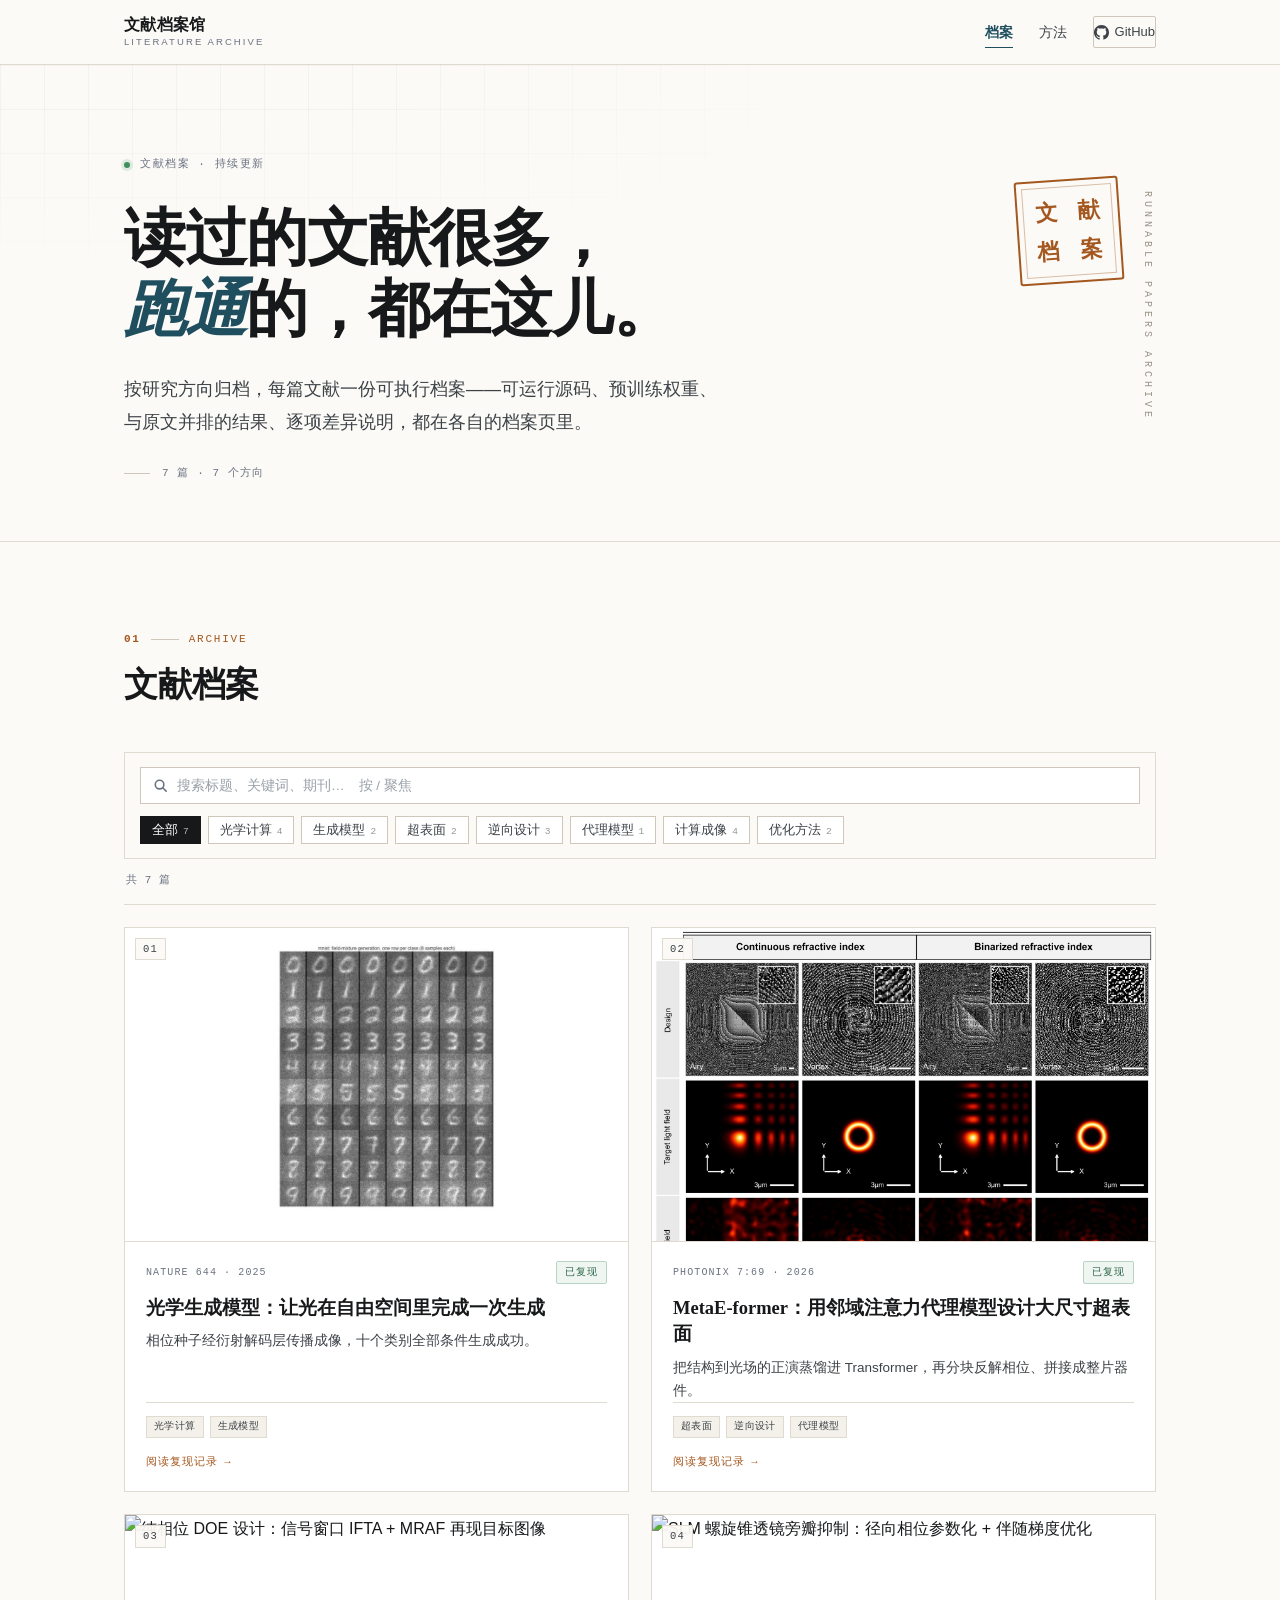
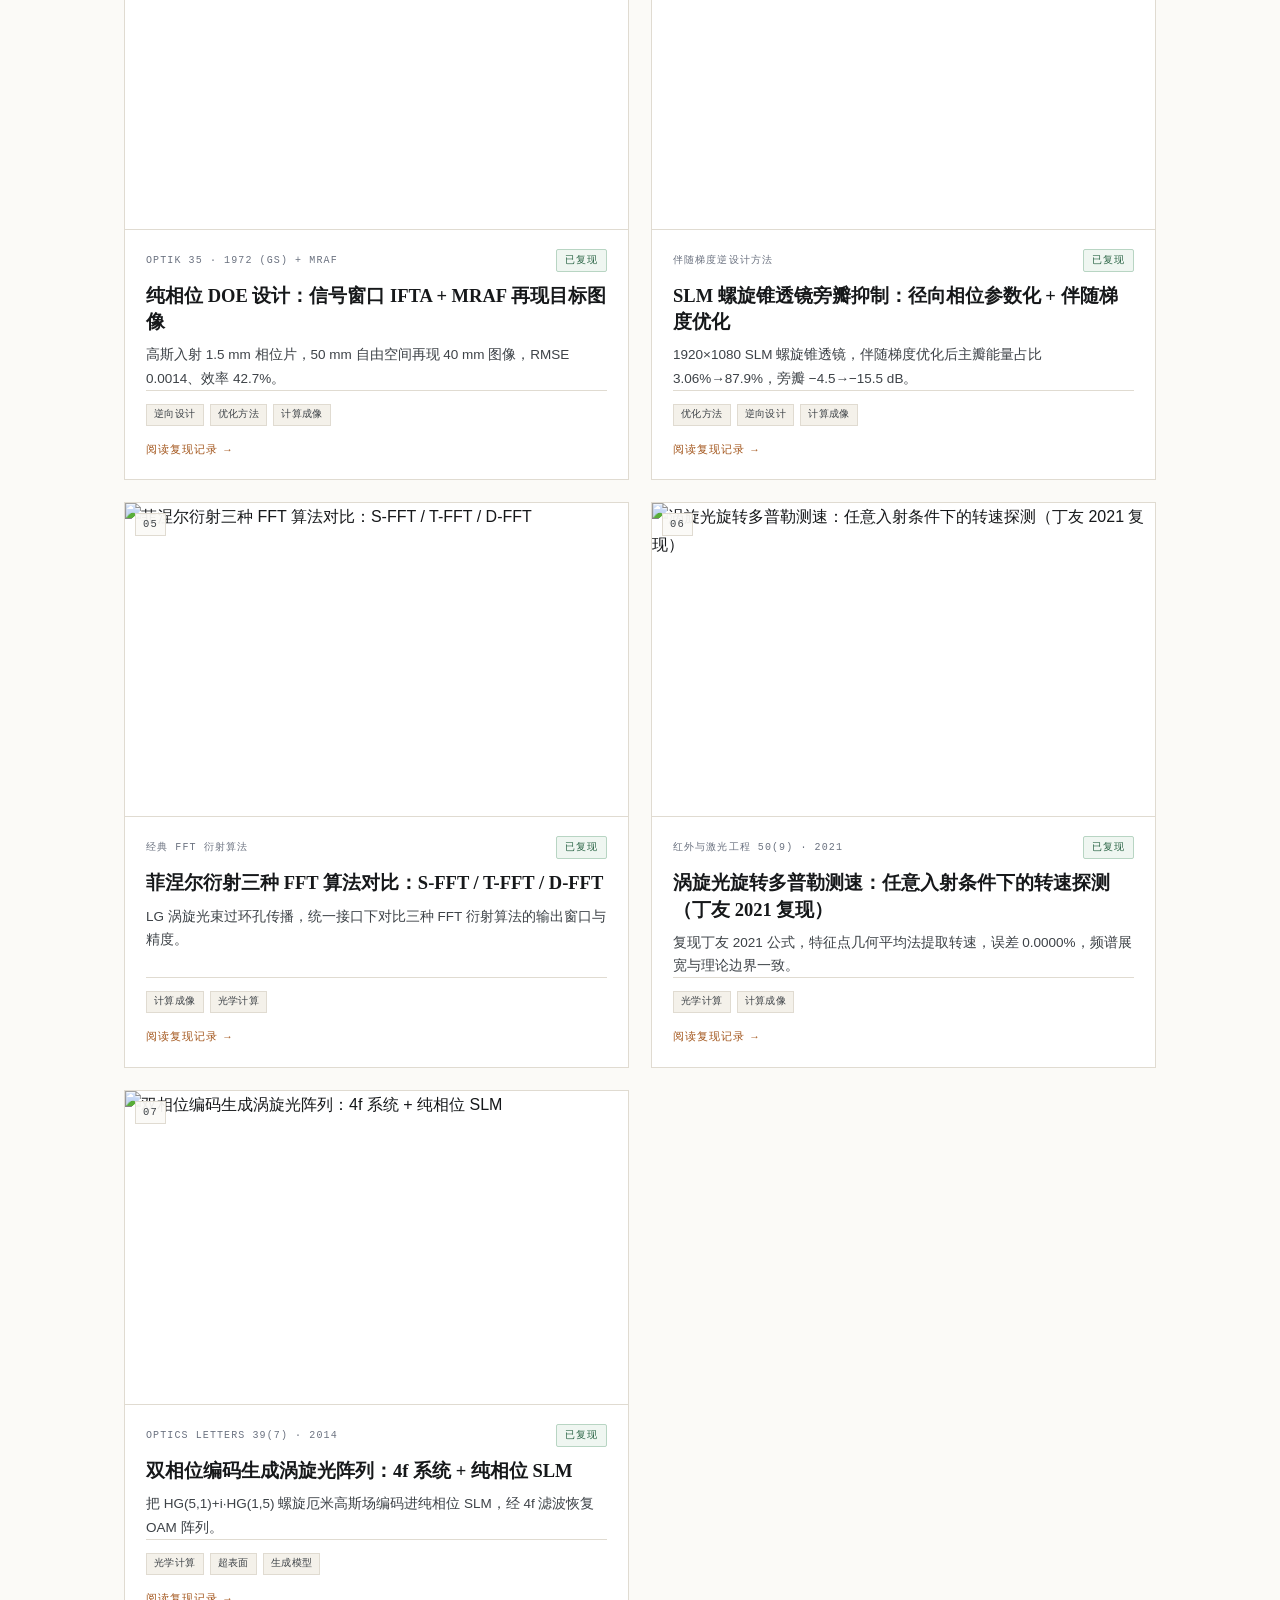
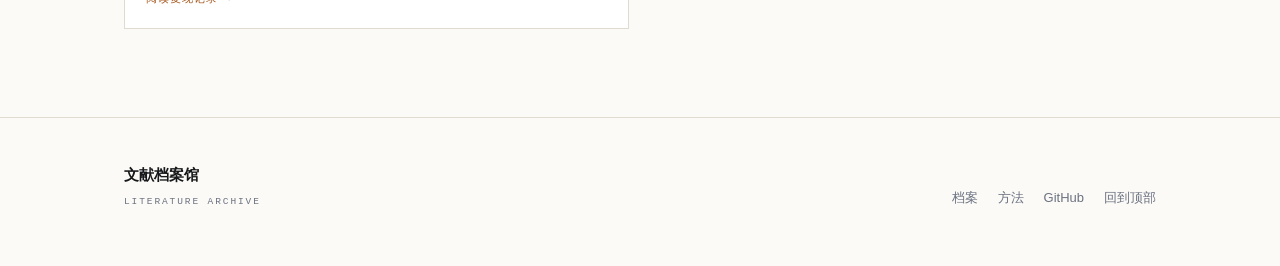
==== commit 5113e3f9: "docs: add 5 reproduction records (DOE/SLM/Fresnel/RD-DPE)" ====
--- a/docs/index.html
+++ b/docs/index.html
@@ -1,4 +1,4 @@
-<!DOCTYPE html>
+﻿<!DOCTYPE html>
 <html lang="zh-CN">
 <head>
 <meta charset="UTF-8">
@@ -41,7 +41,7 @@
       <p class="lede">
         按研究方向归档，每篇文献一份可执行档案——可运行源码、预训练权重、与原文并排的结果、逐项差异说明，都在各自的档案页里。
       </p>
-      <div class="meta-line" id="metaline">2 篇 · 5 个方向</div>
+      <div class="meta-line" id="metaline">7 篇 · 7 个方向</div>
     </div>
     <aside class="hero-side" aria-hidden="true">
       <div class="seal"><span>文</span><span>献</span><span>档</span><span>案</span></div>
@@ -113,3 +113,4 @@
 <script src="assets/js/site.js"></script>
 </body>
 </html>
+
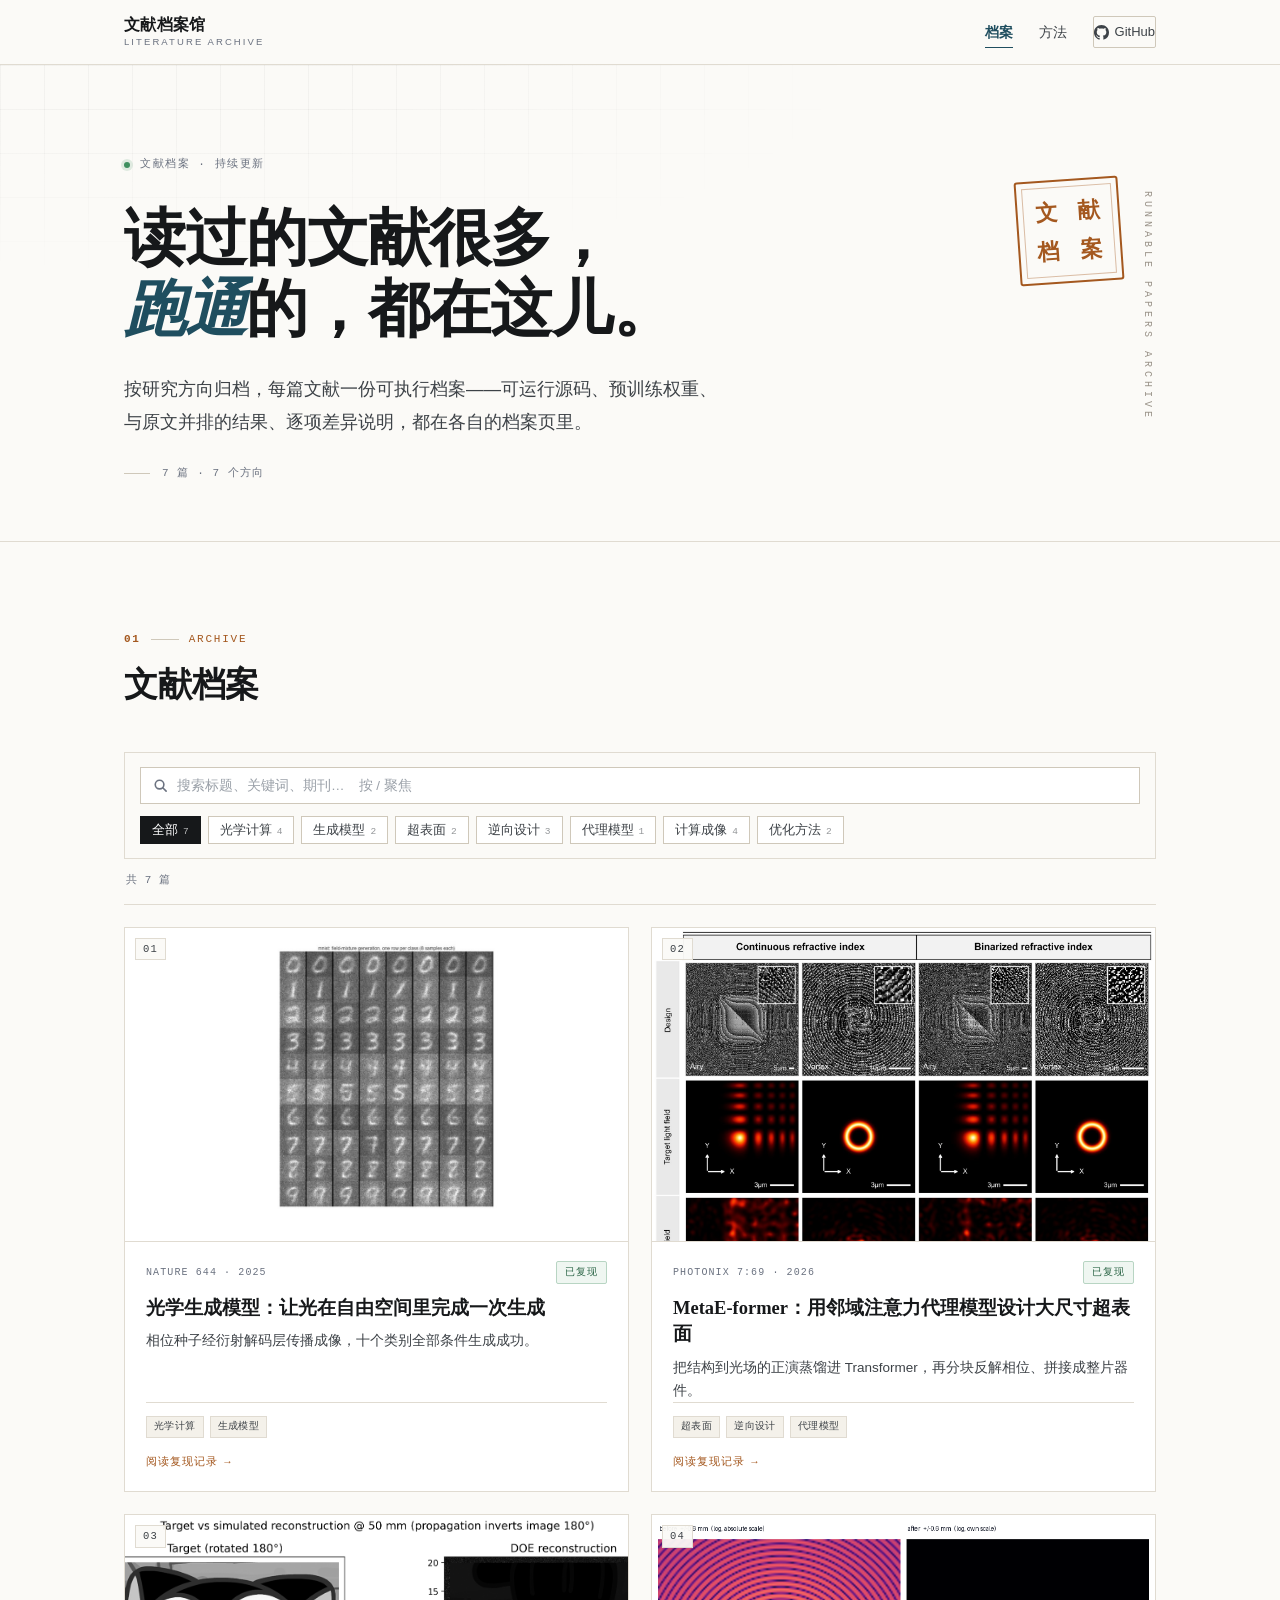
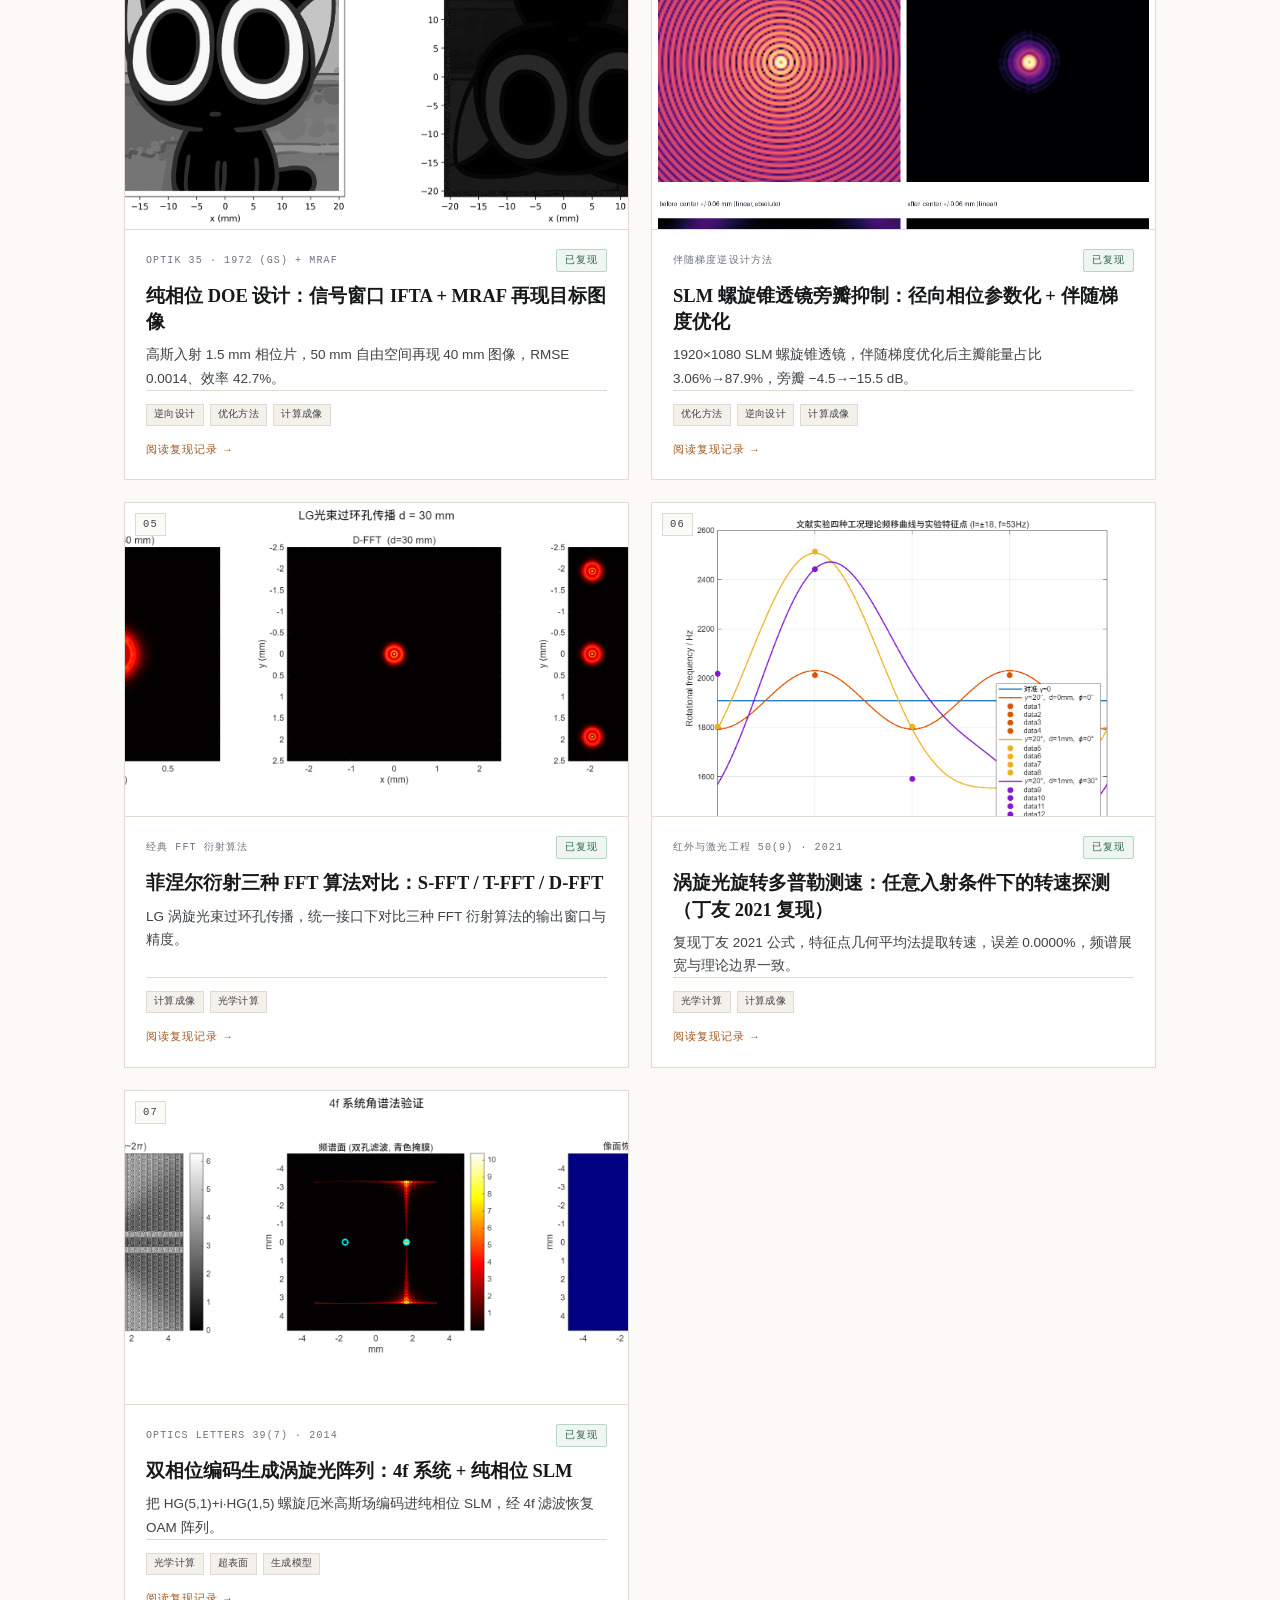
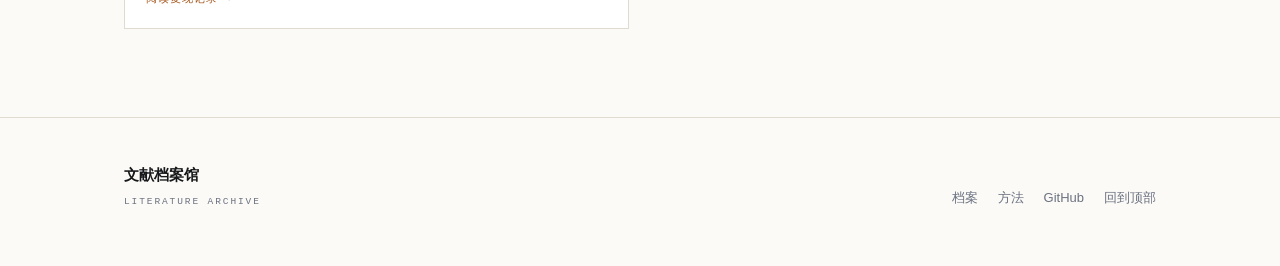
==== commit d1e38579: "add shared analytics tag" ====
--- a/docs/index.html
+++ b/docs/index.html
@@ -10,6 +10,7 @@
 <meta property="og:type" content="website">
 <link rel="icon" href="data:image/svg+xml,%3Csvg xmlns='http://www.w3.org/2000/svg' viewBox='0 0 32 32'%3E%3Crect width='32' height='32' fill='%2316181a'/%3E%3Cg fill='%23fbfaf7'%3E%3Crect x='5' y='18' width='4' height='9'/%3E%3Crect x='11' y='12' width='4' height='15'/%3E%3Crect x='17' y='6' width='4' height='21'/%3E%3Crect x='23' y='15' width='4' height='12'/%3E%3C/g%3E%3C/svg%3E">
 <link rel="stylesheet" href="assets/css/site.css">
+<script src="https://alice-p197.github.io/analytics.js" defer></script>
 </head>
 <body>
 
